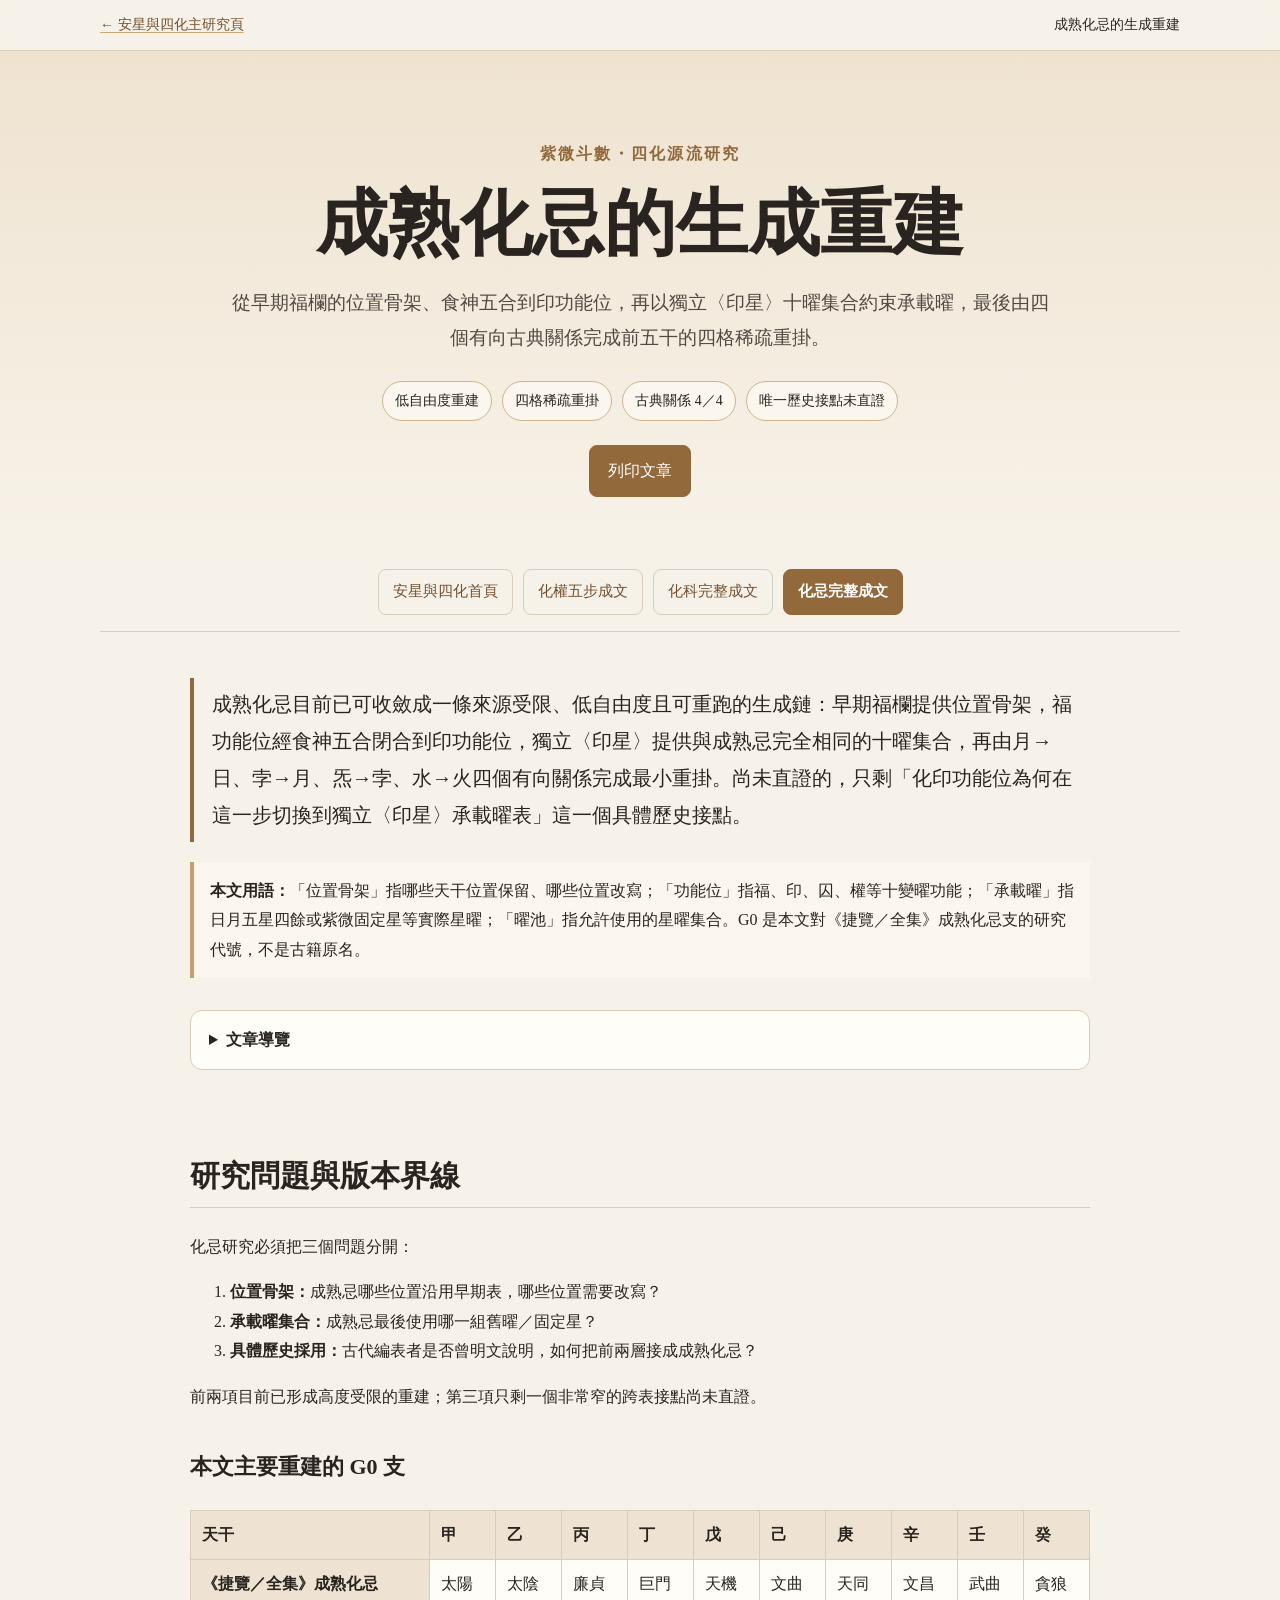
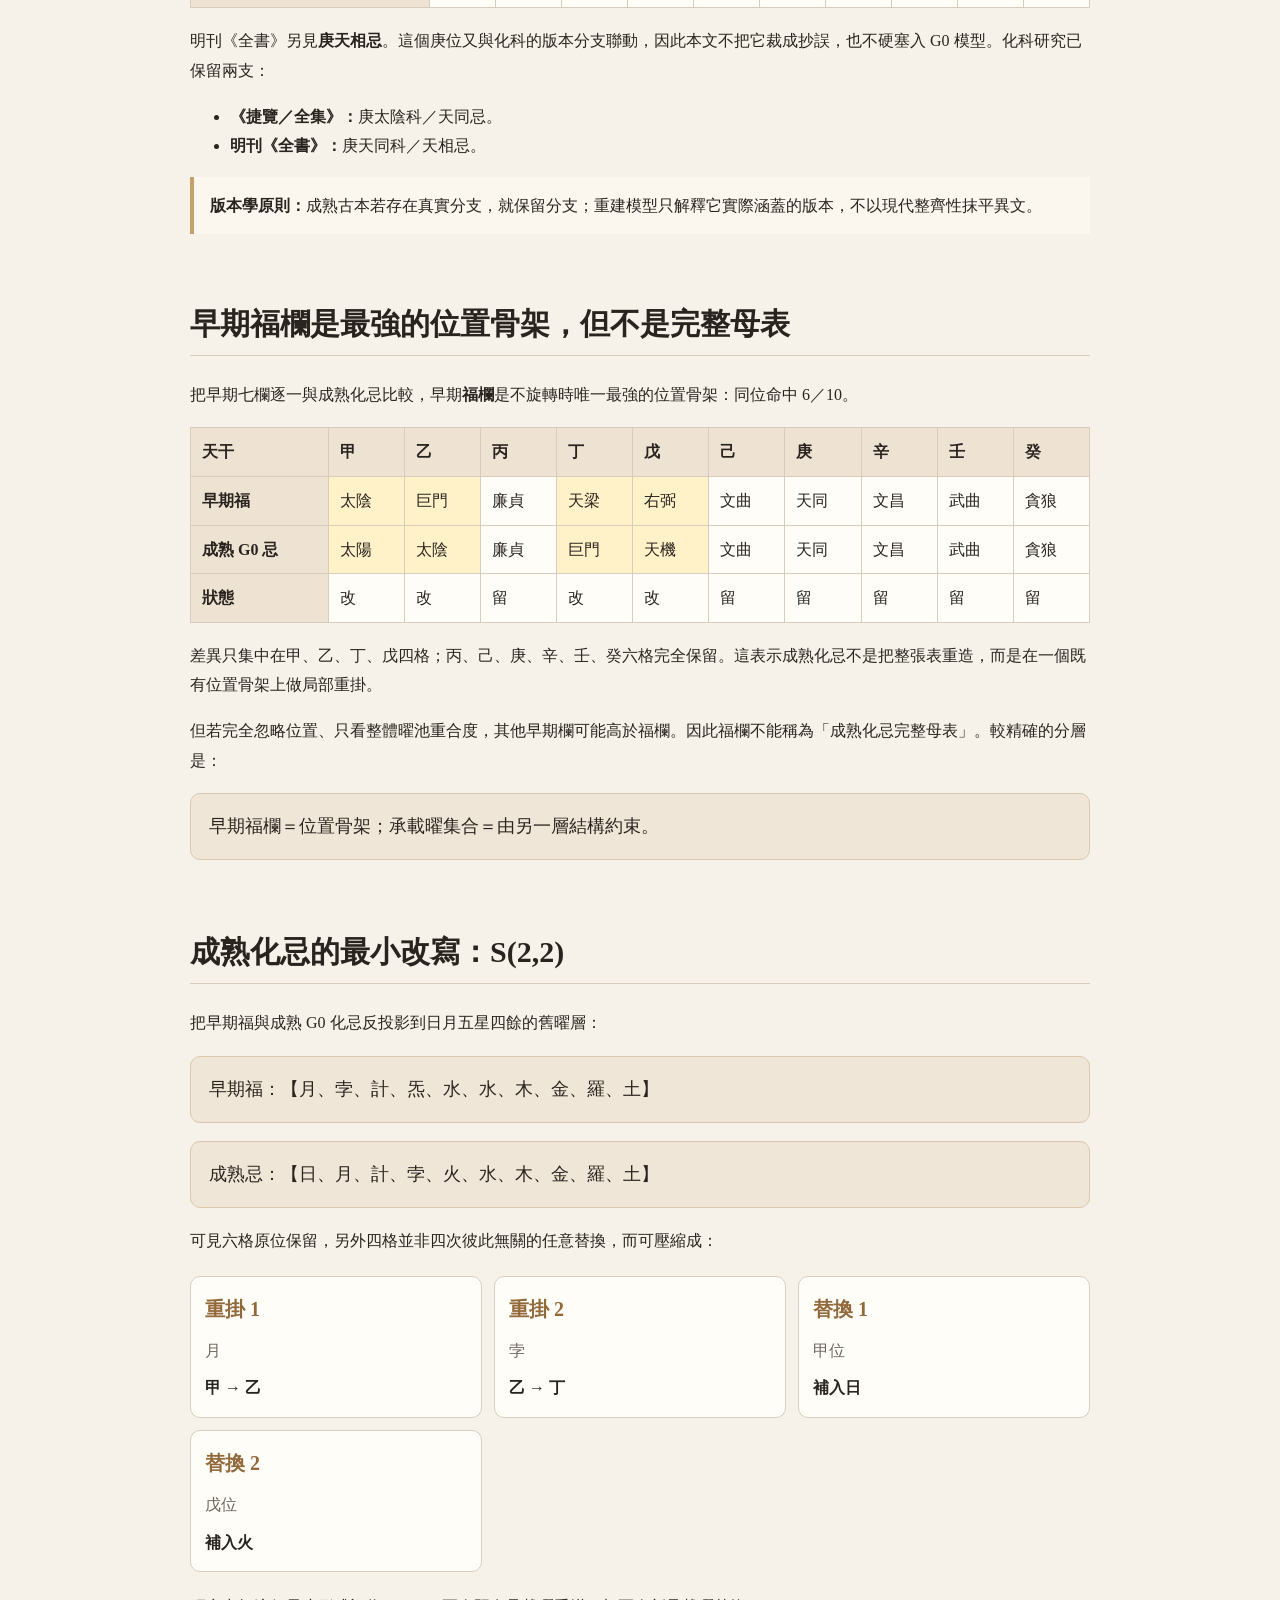
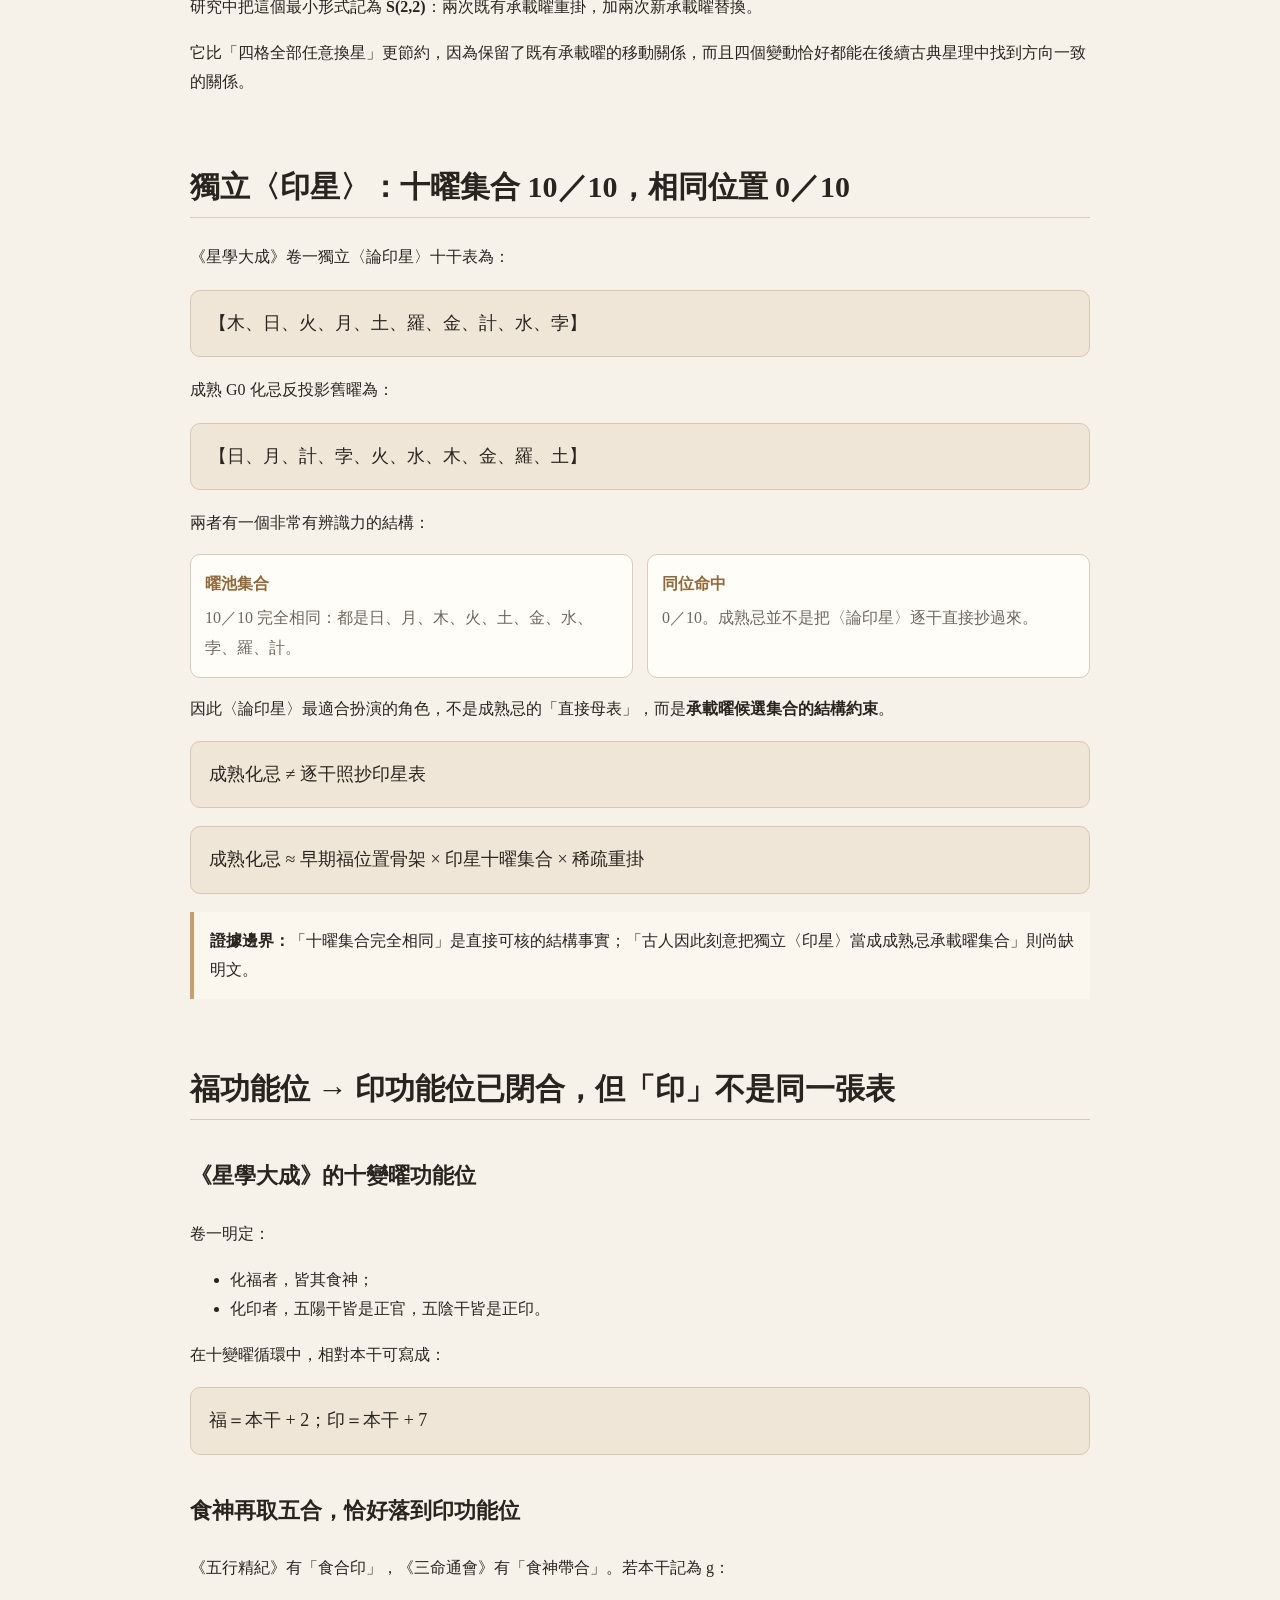
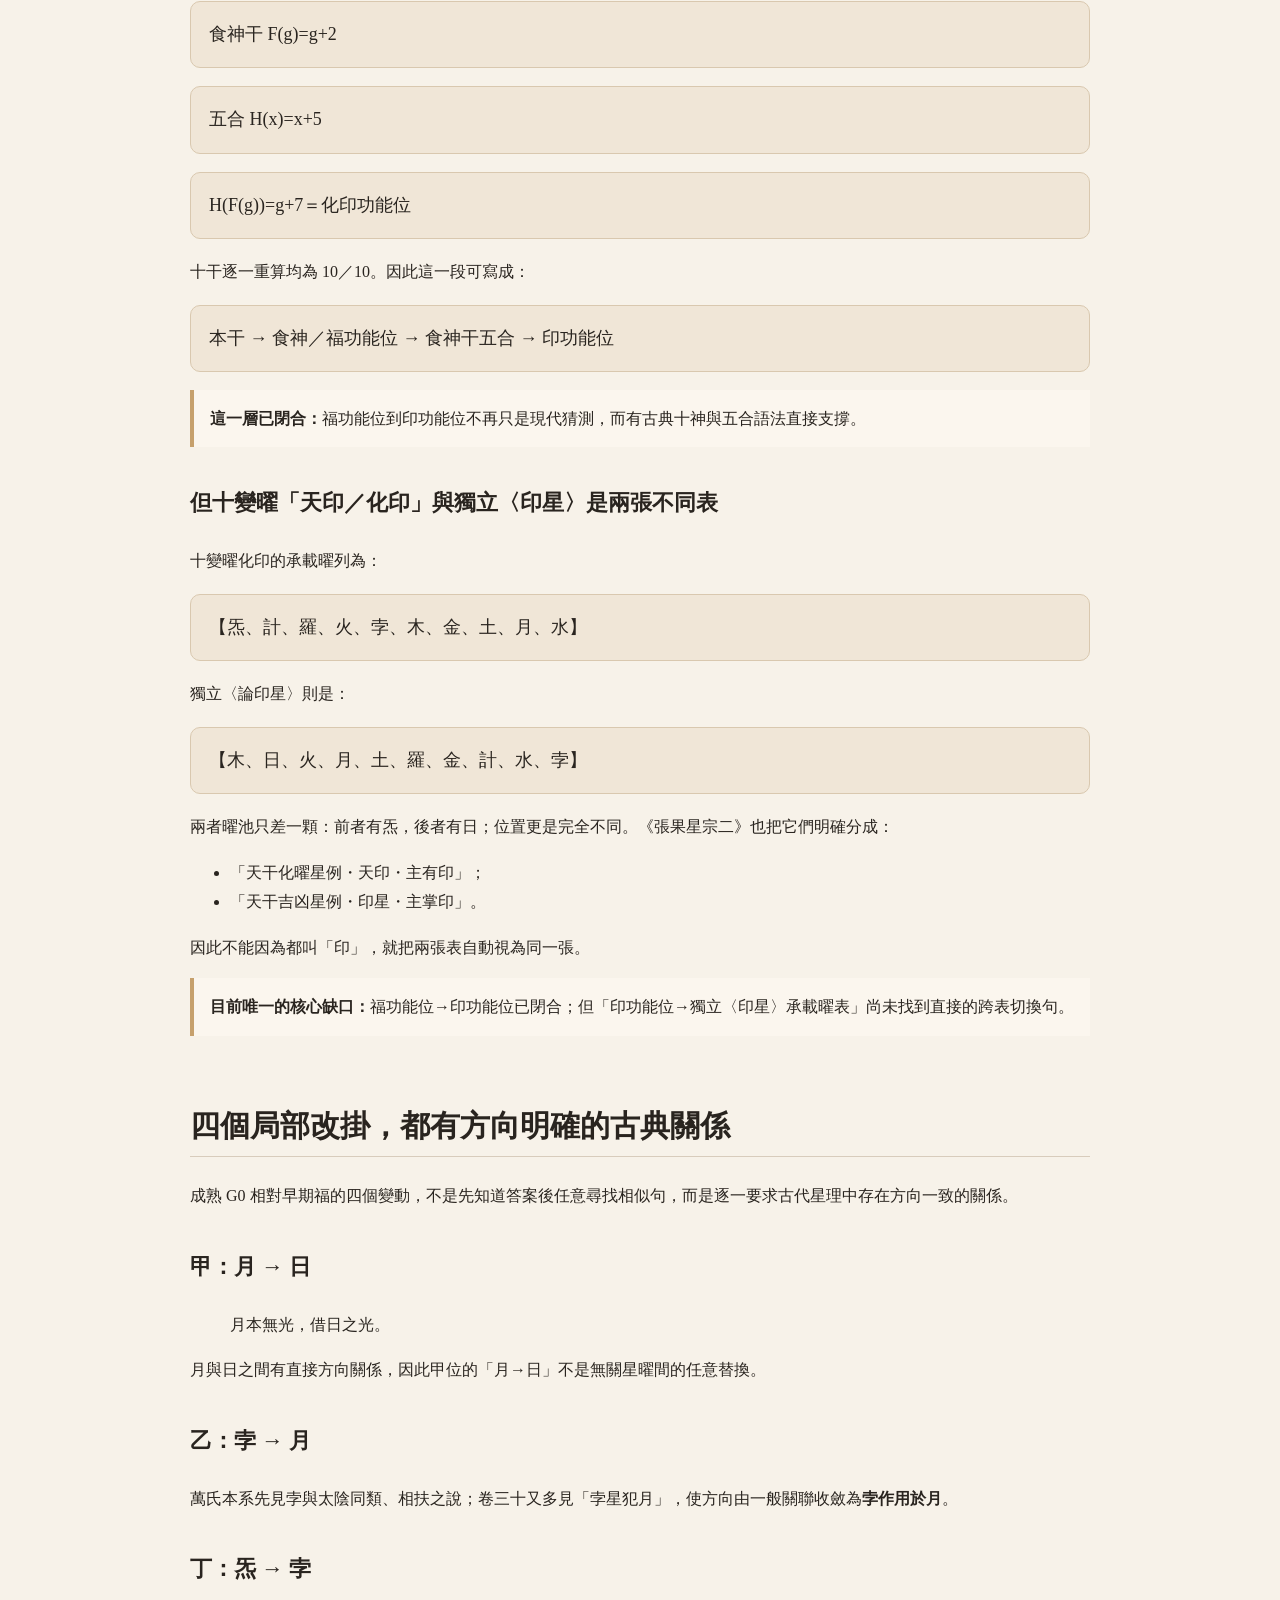
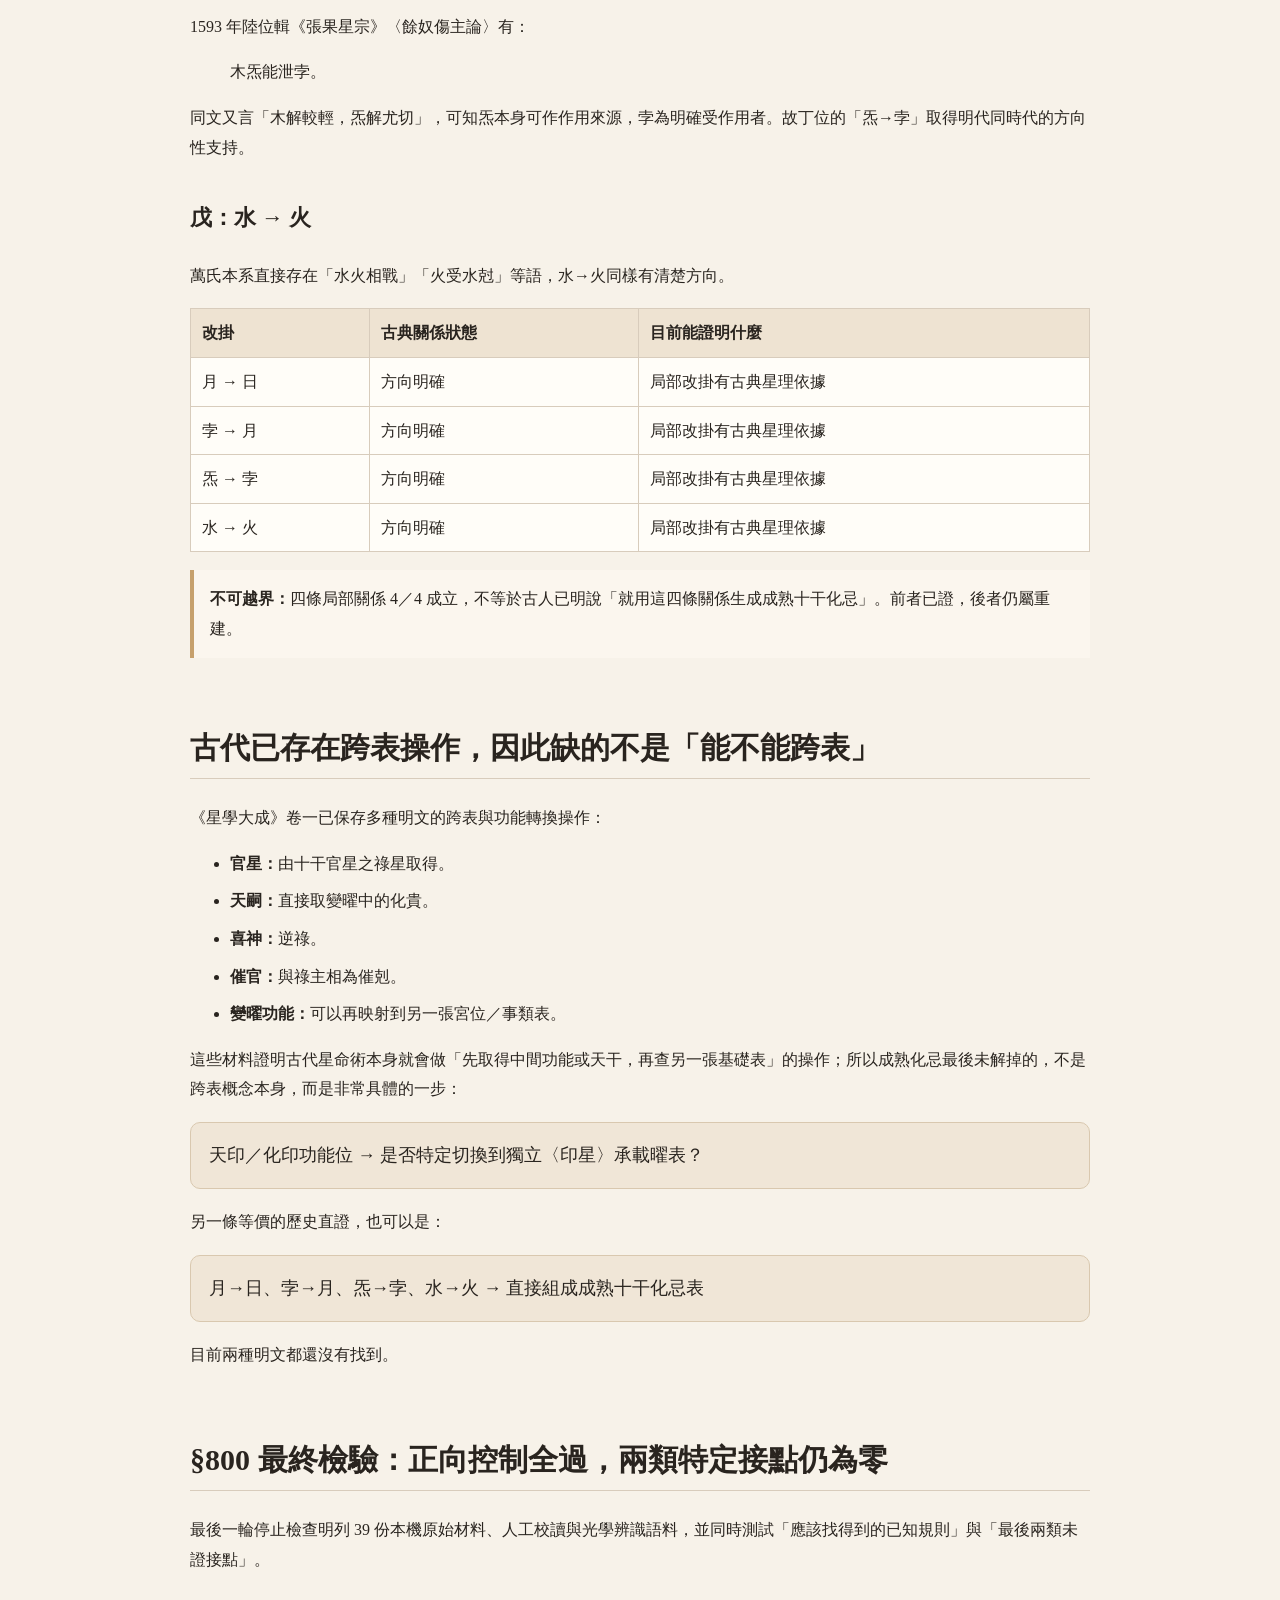
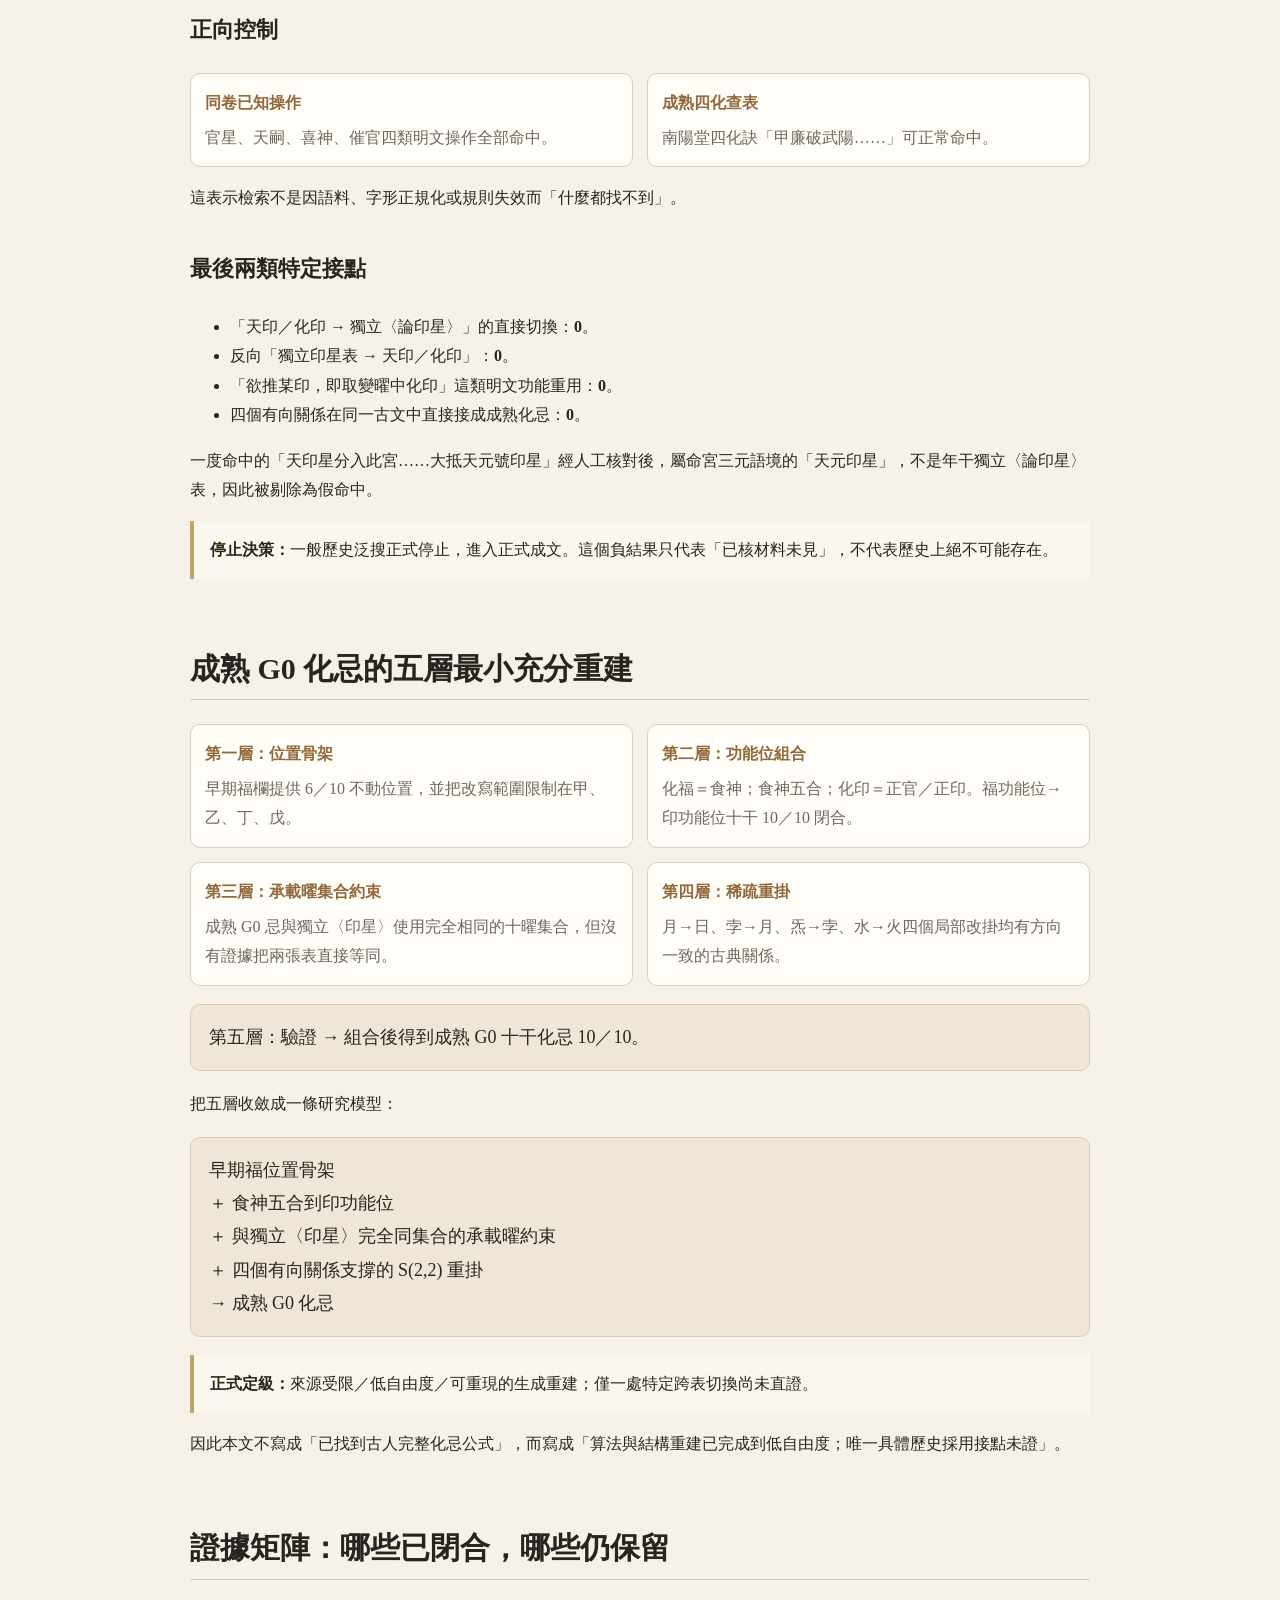
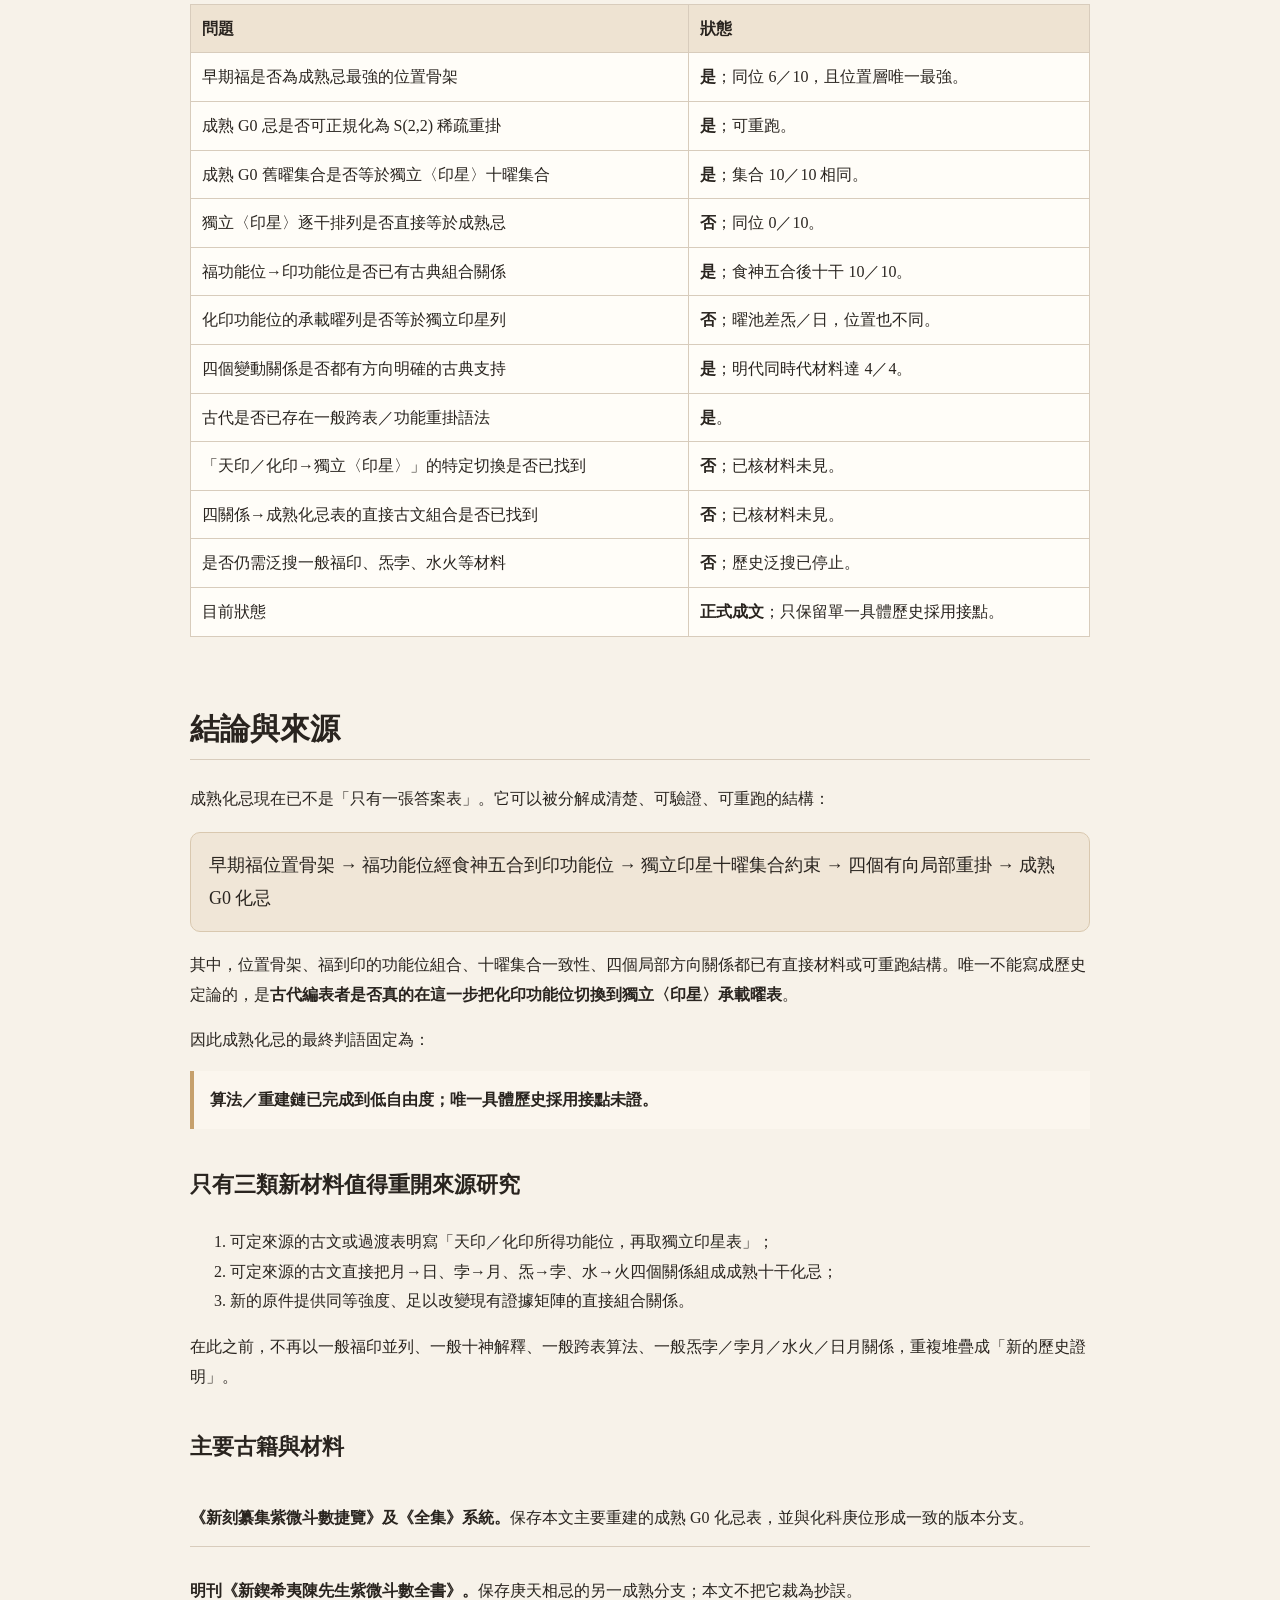
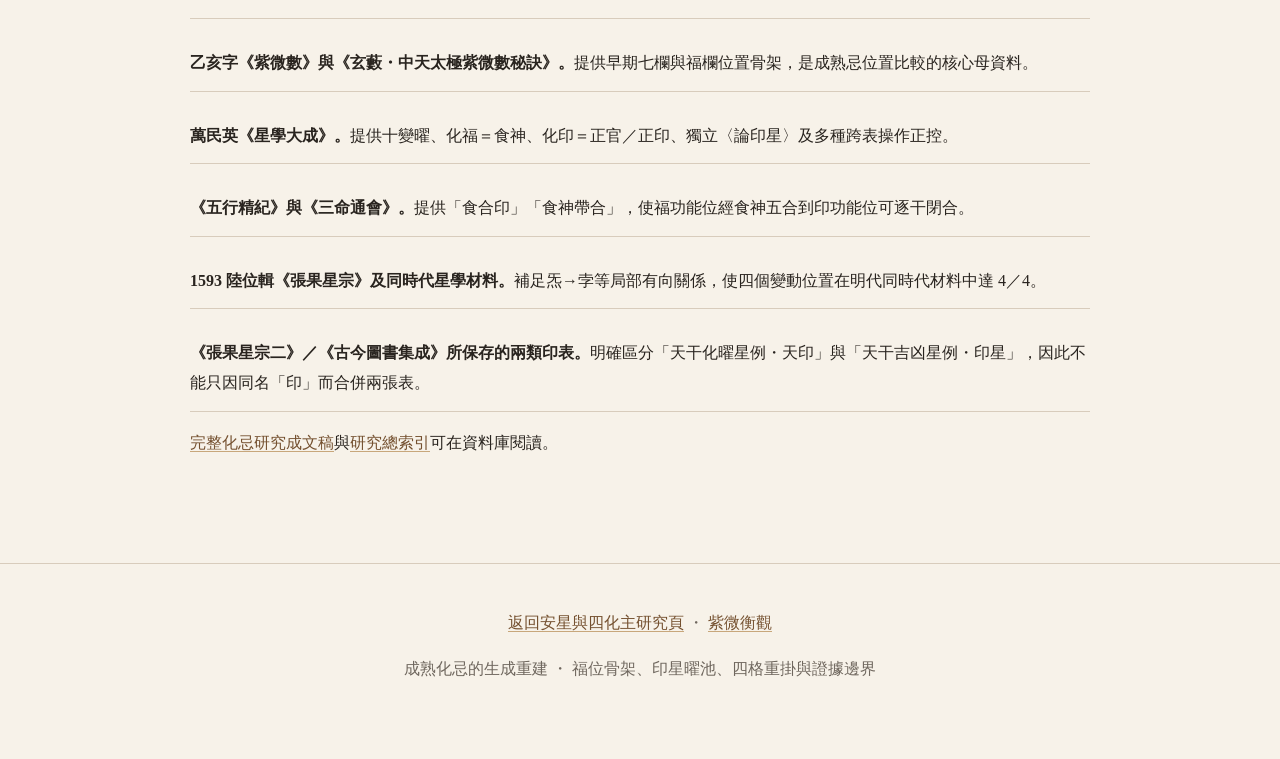
==== website/mature-hua-ji.html @ 70cd46dd "Publish mature Hua Ji HTML and add website reading links" ====
<!doctype html>
<html lang="zh-Hant">
<head>
<meta charset="utf-8">
<meta name="viewport" content="width=device-width,initial-scale=1">
<meta name="description" content="成熟化忌生成重建完整成文：從早期福欄位置骨架、食神五合至印功能位、獨立印星十曜集合與四格稀疏重掛，重建《捷覽／全集》支成熟化忌，並明確保留唯一尚未直證的歷史跨表接點。">
<title>成熟化忌的生成重建｜紫微衡觀研究</title>
<link rel="stylesheet" href="./assets/anxing-four-hua.css?v=4">
<link rel="canonical" href="https://ziweihengguan-coder.github.io/ziweihengguan-research/mature-hua-ji.html">
<link rel="icon" type="image/svg+xml" href="./favicon.svg">
<meta property="og:type" content="article">
<meta property="og:site_name" content="紫微衡觀研究">
<meta property="og:title" content="成熟化忌的生成重建">
<meta property="og:description" content="福位骨架、印星曜池、四格稀疏重掛，以及唯一尚未直證的歷史跨表接點。">
<meta property="og:url" content="https://ziweihengguan-coder.github.io/ziweihengguan-research/mature-hua-ji.html">
</head>
<body>
<nav class="article-nav" aria-label="網站導覽">
<a href="./index.html">← 安星與四化主研究頁</a>
<span>成熟化忌的生成重建</span>
</nav>

<header class="hero">
<p class="eyebrow">紫微斗數・四化源流研究</p>
<h1>成熟化忌的生成重建</h1>
<p class="subtitle">從早期福欄的位置骨架、食神五合到印功能位，再以獨立〈印星〉十曜集合約束承載曜，最後由四個有向古典關係完成前五干的四格稀疏重掛。</p>
<div class="hero-tags">
<span>低自由度重建</span>
<span>四格稀疏重掛</span>
<span>古典關係 4／4</span>
<span>唯一歷史接點未直證</span>
</div>
<button class="print-action" id="print" type="button">列印文章</button>
</header>

<nav class="series-nav" aria-label="研究文章導覽">
<a href="./index.html">安星與四化首頁</a>
<a href="./quan-five-steps.html">化權五步成文</a>
<a href="./mature-hua-ke.html">化科完整成文</a>
<a href="./mature-hua-ji.html" aria-current="page">化忌完整成文</a>
</nav>

<main>
<article>
<p class="lede">成熟化忌目前已可收斂成一條來源受限、低自由度且可重跑的生成鏈：早期福欄提供位置骨架，福功能位經食神五合閉合到印功能位，獨立〈印星〉提供與成熟忌完全相同的十曜集合，再由月→日、孛→月、炁→孛、水→火四個有向關係完成最小重掛。尚未直證的，只剩「化印功能位為何在這一步切換到獨立〈印星〉承載曜表」這一個具體歷史接點。</p>

<p class="formula-note"><strong>本文用語：</strong>「位置骨架」指哪些天干位置保留、哪些位置改寫；「功能位」指福、印、囚、權等十變曜功能；「承載曜」指日月五星四餘或紫微固定星等實際星曜；「曜池」指允許使用的星曜集合。G0 是本文對《捷覽／全集》成熟化忌支的研究代號，不是古籍原名。</p>

<details class="contents">
<summary>文章導覽</summary>
<nav class="toc" aria-label="文章目錄">
<a href="#chapter-1">研究問題與版本界線</a>
<a href="#chapter-2">早期福欄的位置骨架</a>
<a href="#chapter-3">最小改寫：S(2,2)</a>
<a href="#chapter-4">印星十曜集合</a>
<a href="#chapter-5">福功能位到印功能位</a>
<a href="#chapter-6">四個有向古典關係</a>
<a href="#chapter-7">古代已有跨表操作語法</a>
<a href="#chapter-8">最終檢驗與停止條件</a>
<a href="#chapter-9">成熟化忌的五層重建</a>
<a href="#chapter-10">證據矩陣</a>
<a href="#chapter-11">結論與來源</a>
</nav>
</details>

<section id="chapter-1">
<h2>研究問題與版本界線</h2>
<p>化忌研究必須把三個問題分開：</p>
<ol>
<li><strong>位置骨架：</strong>成熟忌哪些位置沿用早期表，哪些位置需要改寫？</li>
<li><strong>承載曜集合：</strong>成熟忌最後使用哪一組舊曜／固定星？</li>
<li><strong>具體歷史採用：</strong>古代編表者是否曾明文說明，如何把前兩層接成成熟化忌？</li>
</ol>
<p>前兩項目前已形成高度受限的重建；第三項只剩一個非常窄的跨表接點尚未直證。</p>

<h3>本文主要重建的 G0 支</h3>
<div class="table-wrap">
<table>
<thead><tr><th>天干</th><th>甲</th><th>乙</th><th>丙</th><th>丁</th><th>戊</th><th>己</th><th>庚</th><th>辛</th><th>壬</th><th>癸</th></tr></thead>
<tbody><tr><th>《捷覽／全集》成熟化忌</th><td>太陽</td><td>太陰</td><td>廉貞</td><td>巨門</td><td>天機</td><td>文曲</td><td>天同</td><td>文昌</td><td>武曲</td><td>貪狼</td></tr></tbody>
</table>
</div>
<p>明刊《全書》另見<strong>庚天相忌</strong>。這個庚位又與化科的版本分支聯動，因此本文不把它裁成抄誤，也不硬塞入 G0 模型。化科研究已保留兩支：</p>
<ul>
<li><strong>《捷覽／全集》：</strong>庚太陰科／天同忌。</li>
<li><strong>明刊《全書》：</strong>庚天同科／天相忌。</li>
</ul>
<p class="callout"><strong>版本學原則：</strong>成熟古本若存在真實分支，就保留分支；重建模型只解釋它實際涵蓋的版本，不以現代整齊性抹平異文。</p>
</section>

<section id="chapter-2">
<h2>早期福欄是最強的位置骨架，但不是完整母表</h2>
<p>把早期七欄逐一與成熟化忌比較，早期<strong>福欄</strong>是不旋轉時唯一最強的位置骨架：同位命中 6／10。</p>
<div class="table-wrap">
<table>
<thead><tr><th>天干</th><th>甲</th><th>乙</th><th>丙</th><th>丁</th><th>戊</th><th>己</th><th>庚</th><th>辛</th><th>壬</th><th>癸</th></tr></thead>
<tbody>
<tr><th>早期福</th><td class="changed">太陰</td><td class="changed">巨門</td><td>廉貞</td><td class="changed">天梁</td><td class="changed">右弼</td><td>文曲</td><td>天同</td><td>文昌</td><td>武曲</td><td>貪狼</td></tr>
<tr><th>成熟 G0 忌</th><td class="changed">太陽</td><td class="changed">太陰</td><td>廉貞</td><td class="changed">巨門</td><td class="changed">天機</td><td>文曲</td><td>天同</td><td>文昌</td><td>武曲</td><td>貪狼</td></tr>
<tr><th>狀態</th><td>改</td><td>改</td><td>留</td><td>改</td><td>改</td><td>留</td><td>留</td><td>留</td><td>留</td><td>留</td></tr>
</tbody>
</table>
</div>
<p>差異只集中在甲、乙、丁、戊四格；丙、己、庚、辛、壬、癸六格完全保留。這表示成熟化忌不是把整張表重造，而是在一個既有位置骨架上做局部重掛。</p>
<p>但若完全忽略位置、只看整體曜池重合度，其他早期欄可能高於福欄。因此福欄不能稱為「成熟化忌完整母表」。較精確的分層是：</p>
<div class="formula">早期福欄＝位置骨架；承載曜集合＝由另一層結構約束。</div>
</section>

<section id="chapter-3">
<h2>成熟化忌的最小改寫：S(2,2)</h2>
<p>把早期福與成熟 G0 化忌反投影到日月五星四餘的舊曜層：</p>
<div class="formula">早期福：【月、孛、計、炁、水、水、木、金、羅、土】</div>
<div class="formula">成熟忌：【日、月、計、孛、火、水、木、金、羅、土】</div>
<p>可見六格原位保留，另外四格並非四次彼此無關的任意替換，而可壓縮成：</p>
<div class="cycle-cards">
<div><b>重掛 1</b><span>月</span><strong>甲 → 乙</strong></div>
<div><b>重掛 2</b><span>孛</span><strong>乙 → 丁</strong></div>
<div><b>替換 1</b><span>甲位</span><strong>補入日</strong></div>
<div><b>替換 2</b><span>戊位</span><strong>補入火</strong></div>
</div>
<p>研究中把這個最小形式記為 <strong>S(2,2)</strong>：兩次既有承載曜重掛，加兩次新承載曜替換。</p>
<p>它比「四格全部任意換星」更節約，因為保留了既有承載曜的移動關係，而且四個變動恰好都能在後續古典星理中找到方向一致的關係。</p>
</section>

<section id="chapter-4">
<h2>獨立〈印星〉：十曜集合 10／10，相同位置 0／10</h2>
<p>《星學大成》卷一獨立〈論印星〉十干表為：</p>
<div class="formula">【木、日、火、月、土、羅、金、計、水、孛】</div>
<p>成熟 G0 化忌反投影舊曜為：</p>
<div class="formula">【日、月、計、孛、火、水、木、金、羅、土】</div>
<p>兩者有一個非常有辨識力的結構：</p>
<div class="status-grid">
<div><b>曜池集合</b><span>10／10 完全相同：都是日、月、木、火、土、金、水、孛、羅、計。</span></div>
<div><b>同位命中</b><span>0／10。成熟忌並不是把〈論印星〉逐干直接抄過來。</span></div>
</div>
<p>因此〈論印星〉最適合扮演的角色，不是成熟忌的「直接母表」，而是<strong>承載曜候選集合的結構約束</strong>。</p>
<div class="formula">成熟化忌 ≠ 逐干照抄印星表</div>
<div class="formula">成熟化忌 ≈ 早期福位置骨架 × 印星十曜集合 × 稀疏重掛</div>
<p class="formula-note"><strong>證據邊界：</strong>「十曜集合完全相同」是直接可核的結構事實；「古人因此刻意把獨立〈印星〉當成成熟忌承載曜集合」則尚缺明文。</p>
</section>

<section id="chapter-5">
<h2>福功能位 → 印功能位已閉合，但「印」不是同一張表</h2>
<h3>《星學大成》的十變曜功能位</h3>
<p>卷一明定：</p>
<ul>
<li>化福者，皆其食神；</li>
<li>化印者，五陽干皆是正官，五陰干皆是正印。</li>
</ul>
<p>在十變曜循環中，相對本干可寫成：</p>
<div class="formula">福＝本干 + 2；印＝本干 + 7</div>

<h3>食神再取五合，恰好落到印功能位</h3>
<p>《五行精紀》有「食合印」，《三命通會》有「食神帶合」。若本干記為 g：</p>
<div class="formula">食神干 F(g)=g+2</div>
<div class="formula">五合 H(x)=x+5</div>
<div class="formula">H(F(g))=g+7＝化印功能位</div>
<p>十干逐一重算均為 10／10。因此這一段可寫成：</p>
<div class="formula">本干 → 食神／福功能位 → 食神干五合 → 印功能位</div>
<p class="callout"><strong>這一層已閉合：</strong>福功能位到印功能位不再只是現代猜測，而有古典十神與五合語法直接支撐。</p>

<h3>但十變曜「天印／化印」與獨立〈印星〉是兩張不同表</h3>
<p>十變曜化印的承載曜列為：</p>
<div class="formula">【炁、計、羅、火、孛、木、金、土、月、水】</div>
<p>獨立〈論印星〉則是：</p>
<div class="formula">【木、日、火、月、土、羅、金、計、水、孛】</div>
<p>兩者曜池只差一顆：前者有炁，後者有日；位置更是完全不同。《張果星宗二》也把它們明確分成：</p>
<ul>
<li>「天干化曜星例・天印・主有印」；</li>
<li>「天干吉凶星例・印星・主掌印」。</li>
</ul>
<p>因此不能因為都叫「印」，就把兩張表自動視為同一張。</p>
<p class="formula-note"><strong>目前唯一的核心缺口：</strong>福功能位→印功能位已閉合；但「印功能位→獨立〈印星〉承載曜表」尚未找到直接的跨表切換句。</p>
</section>

<section id="chapter-6">
<h2>四個局部改掛，都有方向明確的古典關係</h2>
<p>成熟 G0 相對早期福的四個變動，不是先知道答案後任意尋找相似句，而是逐一要求古代星理中存在方向一致的關係。</p>

<h3>甲：月 → 日</h3>
<blockquote>月本無光，借日之光。</blockquote>
<p>月與日之間有直接方向關係，因此甲位的「月→日」不是無關星曜間的任意替換。</p>

<h3>乙：孛 → 月</h3>
<p>萬氏本系先見孛與太陰同類、相扶之說；卷三十又多見「孛星犯月」，使方向由一般關聯收斂為<strong>孛作用於月</strong>。</p>

<h3>丁：炁 → 孛</h3>
<p>1593 年陸位輯《張果星宗》〈餘奴傷主論〉有：</p>
<blockquote>木炁能泄孛。</blockquote>
<p>同文又言「木解較輕，炁解尤切」，可知炁本身可作作用來源，孛為明確受作用者。故丁位的「炁→孛」取得明代同時代的方向性支持。</p>

<h3>戊：水 → 火</h3>
<p>萬氏本系直接存在「水火相戰」「火受水尅」等語，水→火同樣有清楚方向。</p>

<div class="table-wrap">
<table>
<thead><tr><th>改掛</th><th>古典關係狀態</th><th>目前能證明什麼</th></tr></thead>
<tbody>
<tr><td>月 → 日</td><td>方向明確</td><td>局部改掛有古典星理依據</td></tr>
<tr><td>孛 → 月</td><td>方向明確</td><td>局部改掛有古典星理依據</td></tr>
<tr><td>炁 → 孛</td><td>方向明確</td><td>局部改掛有古典星理依據</td></tr>
<tr><td>水 → 火</td><td>方向明確</td><td>局部改掛有古典星理依據</td></tr>
</tbody>
</table>
</div>
<p class="formula-note"><strong>不可越界：</strong>四條局部關係 4／4 成立，不等於古人已明說「就用這四條關係生成成熟十干化忌」。前者已證，後者仍屬重建。</p>
</section>

<section id="chapter-7">
<h2>古代已存在跨表操作，因此缺的不是「能不能跨表」</h2>
<p>《星學大成》卷一已保存多種明文的跨表與功能轉換操作：</p>
<ul class="evidence-list">
<li><strong>官星：</strong>由十干官星之祿星取得。</li>
<li><strong>天嗣：</strong>直接取變曜中的化貴。</li>
<li><strong>喜神：</strong>逆祿。</li>
<li><strong>催官：</strong>與祿主相為催剋。</li>
<li><strong>變曜功能：</strong>可以再映射到另一張宮位／事類表。</li>
</ul>
<p>這些材料證明古代星命術本身就會做「先取得中間功能或天干，再查另一張基礎表」的操作；所以成熟化忌最後未解掉的，不是跨表概念本身，而是非常具體的一步：</p>
<div class="formula">天印／化印功能位 → 是否特定切換到獨立〈印星〉承載曜表？</div>
<p>另一條等價的歷史直證，也可以是：</p>
<div class="formula">月→日、孛→月、炁→孛、水→火 → 直接組成成熟十干化忌表</div>
<p>目前兩種明文都還沒有找到。</p>
</section>

<section id="chapter-8">
<h2>§800 最終檢驗：正向控制全過，兩類特定接點仍為零</h2>
<p>最後一輪停止檢查明列 39 份本機原始材料、人工校讀與光學辨識語料，並同時測試「應該找得到的已知規則」與「最後兩類未證接點」。</p>

<h3>正向控制</h3>
<div class="status-grid">
<div><b>同卷已知操作</b><span>官星、天嗣、喜神、催官四類明文操作全部命中。</span></div>
<div><b>成熟四化查表</b><span>南陽堂四化訣「甲廉破武陽……」可正常命中。</span></div>
</div>
<p>這表示檢索不是因語料、字形正規化或規則失效而「什麼都找不到」。</p>

<h3>最後兩類特定接點</h3>
<ul>
<li>「天印／化印 → 獨立〈論印星〉」的直接切換：<strong>0</strong>。</li>
<li>反向「獨立印星表 → 天印／化印」：<strong>0</strong>。</li>
<li>「欲推某印，即取變曜中化印」這類明文功能重用：<strong>0</strong>。</li>
<li>四個有向關係在同一古文中直接接成成熟化忌：<strong>0</strong>。</li>
</ul>
<p>一度命中的「天印星分入此宮……大抵天元號印星」經人工核對後，屬命宮三元語境的「天元印星」，不是年干獨立〈論印星〉表，因此被剔除為假命中。</p>
<p class="callout"><strong>停止決策：</strong>一般歷史泛搜正式停止，進入正式成文。這個負結果只代表「已核材料未見」，不代表歷史上絕不可能存在。</p>
</section>

<section id="chapter-9">
<h2>成熟 G0 化忌的五層最小充分重建</h2>
<div class="status-grid">
<div><b>第一層：位置骨架</b><span>早期福欄提供 6／10 不動位置，並把改寫範圍限制在甲、乙、丁、戊。</span></div>
<div><b>第二層：功能位組合</b><span>化福＝食神；食神五合；化印＝正官／正印。福功能位→印功能位十干 10／10 閉合。</span></div>
<div><b>第三層：承載曜集合約束</b><span>成熟 G0 忌與獨立〈印星〉使用完全相同的十曜集合，但沒有證據把兩張表直接等同。</span></div>
<div><b>第四層：稀疏重掛</b><span>月→日、孛→月、炁→孛、水→火四個局部改掛均有方向一致的古典關係。</span></div>
</div>
<div class="formula">第五層：驗證 → 組合後得到成熟 G0 十干化忌 10／10。</div>

<p>把五層收斂成一條研究模型：</p>
<div class="formula">早期福位置骨架<br>＋ 食神五合到印功能位<br>＋ 與獨立〈印星〉完全同集合的承載曜約束<br>＋ 四個有向關係支撐的 S(2,2) 重掛<br>→ 成熟 G0 化忌</div>
<p class="callout"><strong>正式定級：</strong>來源受限／低自由度／可重現的生成重建；僅一處特定跨表切換尚未直證。</p>
<p>因此本文不寫成「已找到古人完整化忌公式」，而寫成「算法與結構重建已完成到低自由度；唯一具體歷史採用接點未證」。</p>
</section>

<section id="chapter-10">
<h2>證據矩陣：哪些已閉合，哪些仍保留</h2>
<div class="table-wrap">
<table>
<thead><tr><th>問題</th><th>狀態</th></tr></thead>
<tbody>
<tr><td>早期福是否為成熟忌最強的位置骨架</td><td><strong>是</strong>；同位 6／10，且位置層唯一最強。</td></tr>
<tr><td>成熟 G0 忌是否可正規化為 S(2,2) 稀疏重掛</td><td><strong>是</strong>；可重跑。</td></tr>
<tr><td>成熟 G0 舊曜集合是否等於獨立〈印星〉十曜集合</td><td><strong>是</strong>；集合 10／10 相同。</td></tr>
<tr><td>獨立〈印星〉逐干排列是否直接等於成熟忌</td><td><strong>否</strong>；同位 0／10。</td></tr>
<tr><td>福功能位→印功能位是否已有古典組合關係</td><td><strong>是</strong>；食神五合後十干 10／10。</td></tr>
<tr><td>化印功能位的承載曜列是否等於獨立印星列</td><td><strong>否</strong>；曜池差炁／日，位置也不同。</td></tr>
<tr><td>四個變動關係是否都有方向明確的古典支持</td><td><strong>是</strong>；明代同時代材料達 4／4。</td></tr>
<tr><td>古代是否已存在一般跨表／功能重掛語法</td><td><strong>是</strong>。</td></tr>
<tr><td>「天印／化印→獨立〈印星〉」的特定切換是否已找到</td><td><strong>否</strong>；已核材料未見。</td></tr>
<tr><td>四關係→成熟化忌表的直接古文組合是否已找到</td><td><strong>否</strong>；已核材料未見。</td></tr>
<tr><td>是否仍需泛搜一般福印、炁孛、水火等材料</td><td><strong>否</strong>；歷史泛搜已停止。</td></tr>
<tr><td>目前狀態</td><td><strong>正式成文</strong>；只保留單一具體歷史採用接點。</td></tr>
</tbody>
</table>
</div>
</section>

<section id="chapter-11">
<h2>結論與來源</h2>
<p>成熟化忌現在已不是「只有一張答案表」。它可以被分解成清楚、可驗證、可重跑的結構：</p>
<div class="formula">早期福位置骨架 → 福功能位經食神五合到印功能位 → 獨立印星十曜集合約束 → 四個有向局部重掛 → 成熟 G0 化忌</div>
<p>其中，位置骨架、福到印的功能位組合、十曜集合一致性、四個局部方向關係都已有直接材料或可重跑結構。唯一不能寫成歷史定論的，是<strong>古代編表者是否真的在這一步把化印功能位切換到獨立〈印星〉承載曜表</strong>。</p>
<p>因此成熟化忌的最終判語固定為：</p>
<p class="callout"><strong>算法／重建鏈已完成到低自由度；唯一具體歷史採用接點未證。</strong></p>

<h3>只有三類新材料值得重開來源研究</h3>
<ol>
<li>可定來源的古文或過渡表明寫「天印／化印所得功能位，再取獨立印星表」；</li>
<li>可定來源的古文直接把月→日、孛→月、炁→孛、水→火四個關係組成成熟十干化忌；</li>
<li>新的原件提供同等強度、足以改變現有證據矩陣的直接組合關係。</li>
</ol>
<p>在此之前，不再以一般福印並列、一般十神解釋、一般跨表算法、一般炁孛／孛月／水火／日月關係，重複堆疊成「新的歷史證明」。</p>

<h3>主要古籍與材料</h3>
<div class="sources">
<p><strong>《新刻纂集紫微斗數捷覽》及《全集》系統。</strong>保存本文主要重建的成熟 G0 化忌表，並與化科庚位形成一致的版本分支。</p>
<p><strong>明刊《新鍥希夷陳先生紫微斗數全書》。</strong>保存庚天相忌的另一成熟分支；本文不把它裁為抄誤。</p>
<p><strong>乙亥字《紫微數》與《玄藪・中天太極紫微數秘訣》。</strong>提供早期七欄與福欄位置骨架，是成熟忌位置比較的核心母資料。</p>
<p><strong>萬民英《星學大成》。</strong>提供十變曜、化福＝食神、化印＝正官／正印、獨立〈論印星〉及多種跨表操作正控。</p>
<p><strong>《五行精紀》與《三命通會》。</strong>提供「食合印」「食神帶合」，使福功能位經食神五合到印功能位可逐干閉合。</p>
<p><strong>1593 陸位輯《張果星宗》及同時代星學材料。</strong>補足炁→孛等局部有向關係，使四個變動位置在明代同時代材料中達 4／4。</p>
<p><strong>《張果星宗二》／《古今圖書集成》所保存的兩類印表。</strong>明確區分「天干化曜星例・天印」與「天干吉凶星例・印星」，因此不能只因同名「印」而合併兩張表。</p>
</div>
<p><a href="https://github.com/ziweihengguan-coder/ziweihengguan-research/blob/main/research/飛星四化_成熟化忌生成重建_研究成文稿_20261006.md">完整化忌研究成文稿</a>與<a href="https://github.com/ziweihengguan-coder/ziweihengguan-research/blob/main/research/飛星四化_研究總索引.md">研究總索引</a>可在資料庫閱讀。</p>
</section>

</article>
</main>

<footer>
<p><a href="./index.html">返回安星與四化主研究頁</a> ・ <a href="https://ziweihengguan.com/">紫微衡觀</a></p>
<p>成熟化忌的生成重建 ・ 福位骨架、印星曜池、四格重掛與證據邊界</p>
</footer>

<script src="./assets/anxing-four-hua.js?v=3" defer></script>
</body>
</html>
---- website/assets/anxing-four-hua.css ----
:root{
  --paper:#f7f2e9;--paper-2:#fffdf8;--ink:#29241f;--muted:#6f675e;
  --line:#d8ccbc;--accent:#92693b;--accent-2:#c6a06c;--soft:#eee3d2;
  --zi:#6e5140;--fu:#846f53;--warn:#fff2c9;
}
*{box-sizing:border-box}
html{scroll-behavior:smooth}
body{margin:0;background:var(--paper);color:var(--ink);font-family:"Noto Serif TC","Source Han Serif TC","PingFang TC","Microsoft JhengHei",serif;line-height:1.85}
a{color:#74502f;text-decoration-color:#c8a77b;text-underline-offset:3px}
.article-nav{position:sticky;top:0;z-index:10;display:flex;justify-content:space-between;gap:16px;padding:12px max(20px,calc((100vw - 1080px)/2));background:rgba(247,242,233,.96);border-bottom:1px solid var(--line);backdrop-filter:blur(8px);font-size:14px}
.hero{padding:72px 20px 56px;text-align:center;background:linear-gradient(180deg,#efe3d0 0%,var(--paper) 100%)}
.eyebrow{letter-spacing:.14em;color:var(--accent);font-weight:700}
h1{font-size:clamp(38px,6vw,72px);line-height:1.12;margin:10px 0 20px;font-weight:800}
.subtitle{max-width:820px;margin:0 auto 26px;font-size:19px;color:#514a43}
.hero-tags{display:flex;flex-wrap:wrap;justify-content:center;gap:10px;margin:24px 0}
.hero-tags span,.quota-list span{border:1px solid #ccb58f;background:#fbf6ee;border-radius:999px;padding:6px 12px;font-size:14px}
.print-action{border:1px solid var(--accent);background:var(--accent);color:#fff;padding:10px 18px;border-radius:8px;cursor:pointer;font:inherit}
main{max-width:1080px;margin:0 auto;padding:26px 20px 90px}
article{max-width:900px;margin:auto}
.lede{font-size:20px;border-left:4px solid var(--accent);padding:8px 0 8px 18px}
.contents{margin:32px 0;border:1px solid var(--line);border-radius:12px;background:var(--paper-2);padding:14px 18px}
.contents summary{cursor:pointer;font-weight:700}
.toc{display:grid;grid-template-columns:repeat(2,minmax(0,1fr));gap:8px 20px;margin-top:12px}
section{padding-top:54px}
h2{font-size:30px;line-height:1.35;margin:0 0 24px;padding-bottom:10px;border-bottom:1px solid var(--line)}
h3{font-size:22px;margin-top:36px}
.formula{margin:18px 0;padding:16px 18px;background:#f0e6d7;border:1px solid #d9c8af;border-radius:10px;font-family:"Iowan Old Style","Noto Serif TC",serif;font-size:18px;overflow:auto}
.formula-note,.callout{margin:16px 0;padding:14px 16px;border-left:4px solid var(--accent-2);background:#fbf6ee}
.math-inline{font-family:Georgia,"Times New Roman",serif}
.table-wrap{overflow:auto;margin:18px 0}
table{width:100%;border-collapse:collapse;background:var(--paper-2)}
th,td{border:1px solid var(--line);padding:9px 11px;text-align:left;vertical-align:top}
th{background:#eee3d2}
.status-grid{display:grid;grid-template-columns:repeat(2,minmax(0,1fr));gap:14px}
.status-grid div{background:var(--paper-2);border:1px solid var(--line);border-radius:10px;padding:14px}
.status-grid b{display:block;color:var(--accent);margin-bottom:5px}
.status-grid span{color:var(--muted)}
figure{margin:28px 0;padding:18px;border:1px solid var(--line);border-radius:14px;background:var(--paper-2)}
.figure-title{font-weight:800;margin-bottom:14px}
figcaption{margin-top:14px;color:var(--muted);font-size:14px}
.controls{display:flex;flex-wrap:wrap;gap:16px;margin-bottom:14px}
.controls label{font-size:14px}
select{font:inherit;background:#fff;border:1px solid var(--line);border-radius:6px;padding:5px 8px}
.palaces{display:grid;grid-template-columns:repeat(4,1fr);grid-template-rows:repeat(4,120px);gap:8px;position:relative}
.palace{border:1px solid var(--line);background:#fbf6ee;border-radius:8px;padding:8px;position:relative}
.palace .branch{font-weight:800;color:var(--accent)}
.stars{display:flex;flex-wrap:wrap;gap:5px;margin-top:8px}
.star{font-size:13px;padding:3px 6px;border-radius:999px;background:#ead9c1}
.star.fu{background:#e2dfd3}.star.highlight{outline:2px solid var(--accent)}.star.dim{opacity:.25}
.chart-center{grid-area:2/2/4/4;border:1px dashed #c6a06c;border-radius:12px;display:flex;flex-direction:column;align-items:center;justify-content:center;background:#fffaf1;z-index:2}
.seal{font-weight:800;color:var(--accent);font-size:20px}
.chart-center small{color:var(--muted);text-align:center}
.palace[data-branch="巳"]{grid-area:1/1}.palace[data-branch="午"]{grid-area:1/2}.palace[data-branch="未"]{grid-area:1/3}.palace[data-branch="申"]{grid-area:1/4}
.palace[data-branch="辰"]{grid-area:2/1}.palace[data-branch="酉"]{grid-area:2/4}
.palace[data-branch="卯"]{grid-area:3/1}.palace[data-branch="戌"]{grid-area:3/4}
.palace[data-branch="寅"]{grid-area:4/1}.palace[data-branch="丑"]{grid-area:4/2}.palace[data-branch="子"]{grid-area:4/3}.palace[data-branch="亥"]{grid-area:4/4}
.pair-matrix{display:grid;grid-template-columns:1fr 1.2fr 1.2fr;border:1px solid var(--line);background:var(--paper-2);margin:18px 0}
.pair-matrix>div{padding:12px;border-right:1px solid var(--line);border-bottom:1px solid var(--line)}
.pair-head{background:#eee3d2;font-weight:700}
.pair-matrix span{display:block;color:var(--muted);font-size:14px}
.nine-grid{display:grid;grid-template-columns:repeat(3,1fr);max-width:480px;margin:20px auto;border:1px solid var(--line)}
.nine-grid>div{aspect-ratio:1.4;display:flex;flex-direction:column;align-items:center;justify-content:center;border:1px solid var(--line);background:#fbf6ee}
.nine-grid b{font-size:26px}.nine-grid span{color:var(--muted)}
.nine-grid .north{background:#ead9c1}
.evidence-list li{margin-bottom:8px}
.cycle-cards{display:grid;grid-template-columns:repeat(3,1fr);gap:12px;margin:20px 0}
.cycle-cards div{border:1px solid var(--line);background:var(--paper-2);border-radius:10px;padding:14px}
.cycle-cards b,.cycle-cards span,.cycle-cards strong{display:block}.cycle-cards b{color:var(--accent);font-size:20px}.cycle-cards span{color:var(--muted);margin:8px 0}
.case-formula{display:flex;gap:18px}.case-formula>span{display:flex;flex-direction:column}
.quota-list{display:flex;flex-wrap:wrap;gap:10px;margin:16px 0}
.rewrite-grid{display:grid;grid-template-columns:.7fr 1fr 1fr;border:1px solid var(--line);margin:18px 0}
.rewrite-grid>*{padding:10px;border-right:1px solid var(--line);border-bottom:1px solid var(--line)}
.rewrite-head{background:#eee3d2;font-weight:700}
.changed{background:var(--warn)}
.sources p{padding:13px 0;border-bottom:1px solid var(--line)}
footer{border-top:1px solid var(--line);padding:28px 20px 60px;text-align:center;color:var(--muted)}
@media(max-width:760px){
  .article-nav{position:static;display:block}.article-nav span{display:none}
  .toc,.status-grid{grid-template-columns:1fr}
  .palaces{grid-template-rows:repeat(4,100px)}
  .cycle-cards{grid-template-columns:1fr}
  .pair-matrix{font-size:14px}
  h2{font-size:26px}
}
@media print{
  .article-nav,.print-action,.contents,.controls{display:none!important}
  body{background:#fff;color:#000}main{max-width:none;padding:0}section{break-inside:auto}
  figure,.formula,.callout,.table-wrap{break-inside:avoid}
  a{color:#000;text-decoration:none}
}
.series-nav{display:flex;flex-wrap:wrap;justify-content:center;gap:10px;margin:0 auto;padding:16px 20px;max-width:1080px;border-bottom:1px solid var(--line);font-size:15px}
.series-nav a{display:block;padding:8px 14px;border:1px solid var(--line);border-radius:8px;background:var(--paper);text-decoration:none}
.series-nav a[aria-current="page"]{background:var(--accent);color:#fff;border-color:var(--accent);font-weight:700}
.series-nav a:focus-visible{outline:3px solid var(--accent);outline-offset:3px}
.reading-links{display:grid;grid-template-columns:repeat(3,minmax(0,1fr));gap:14px;margin:24px 0}
.reading-links a{padding:20px;border:1px solid var(--line);border-radius:12px;background:var(--paper-2);text-decoration:none}
.reading-links strong,.reading-links span{display:block}.reading-links strong{font-size:21px;margin-bottom:8px}.reading-links span{color:var(--muted);font-size:15px}
@media(max-width:760px){.reading-links{grid-template-columns:1fr}.series-nav{justify-content:flex-start;font-size:14px}.series-nav a{padding:8px 10px}}
@media print{.series-nav,.reading-links{display:none!important}}
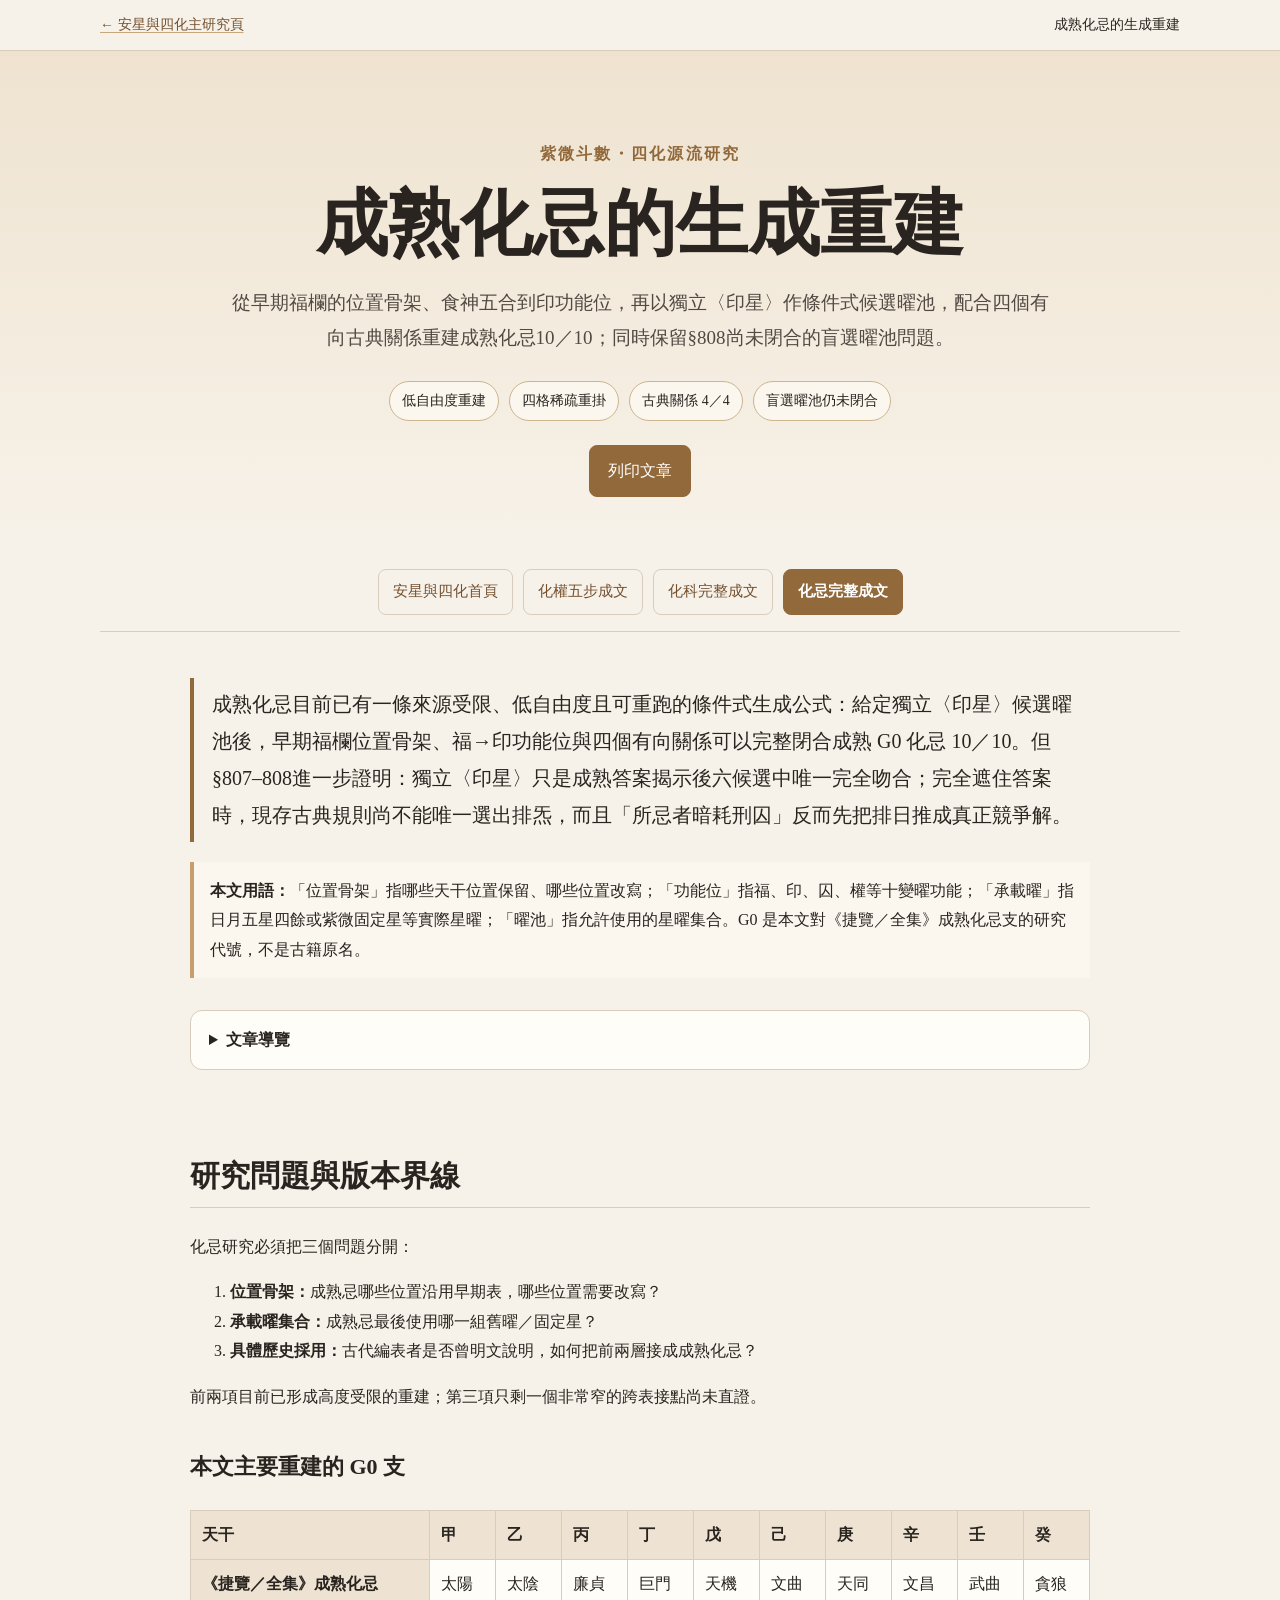
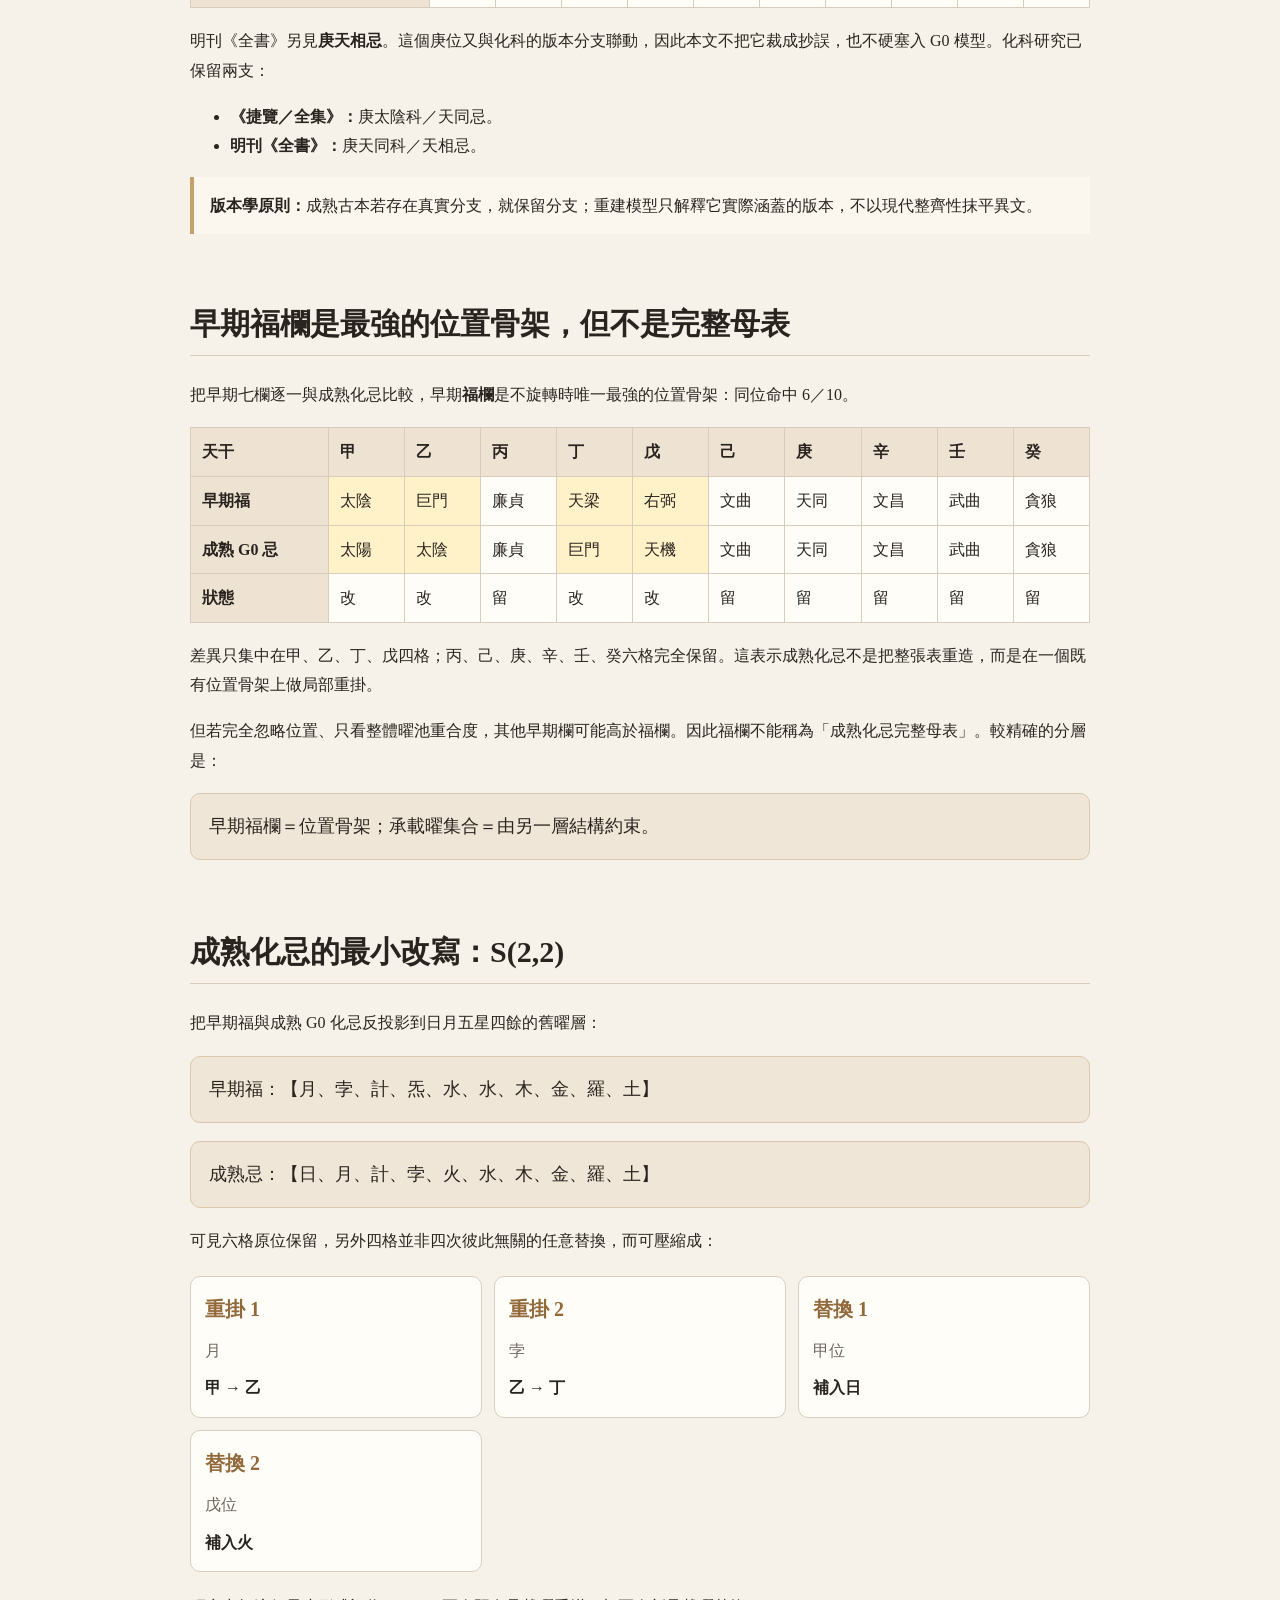
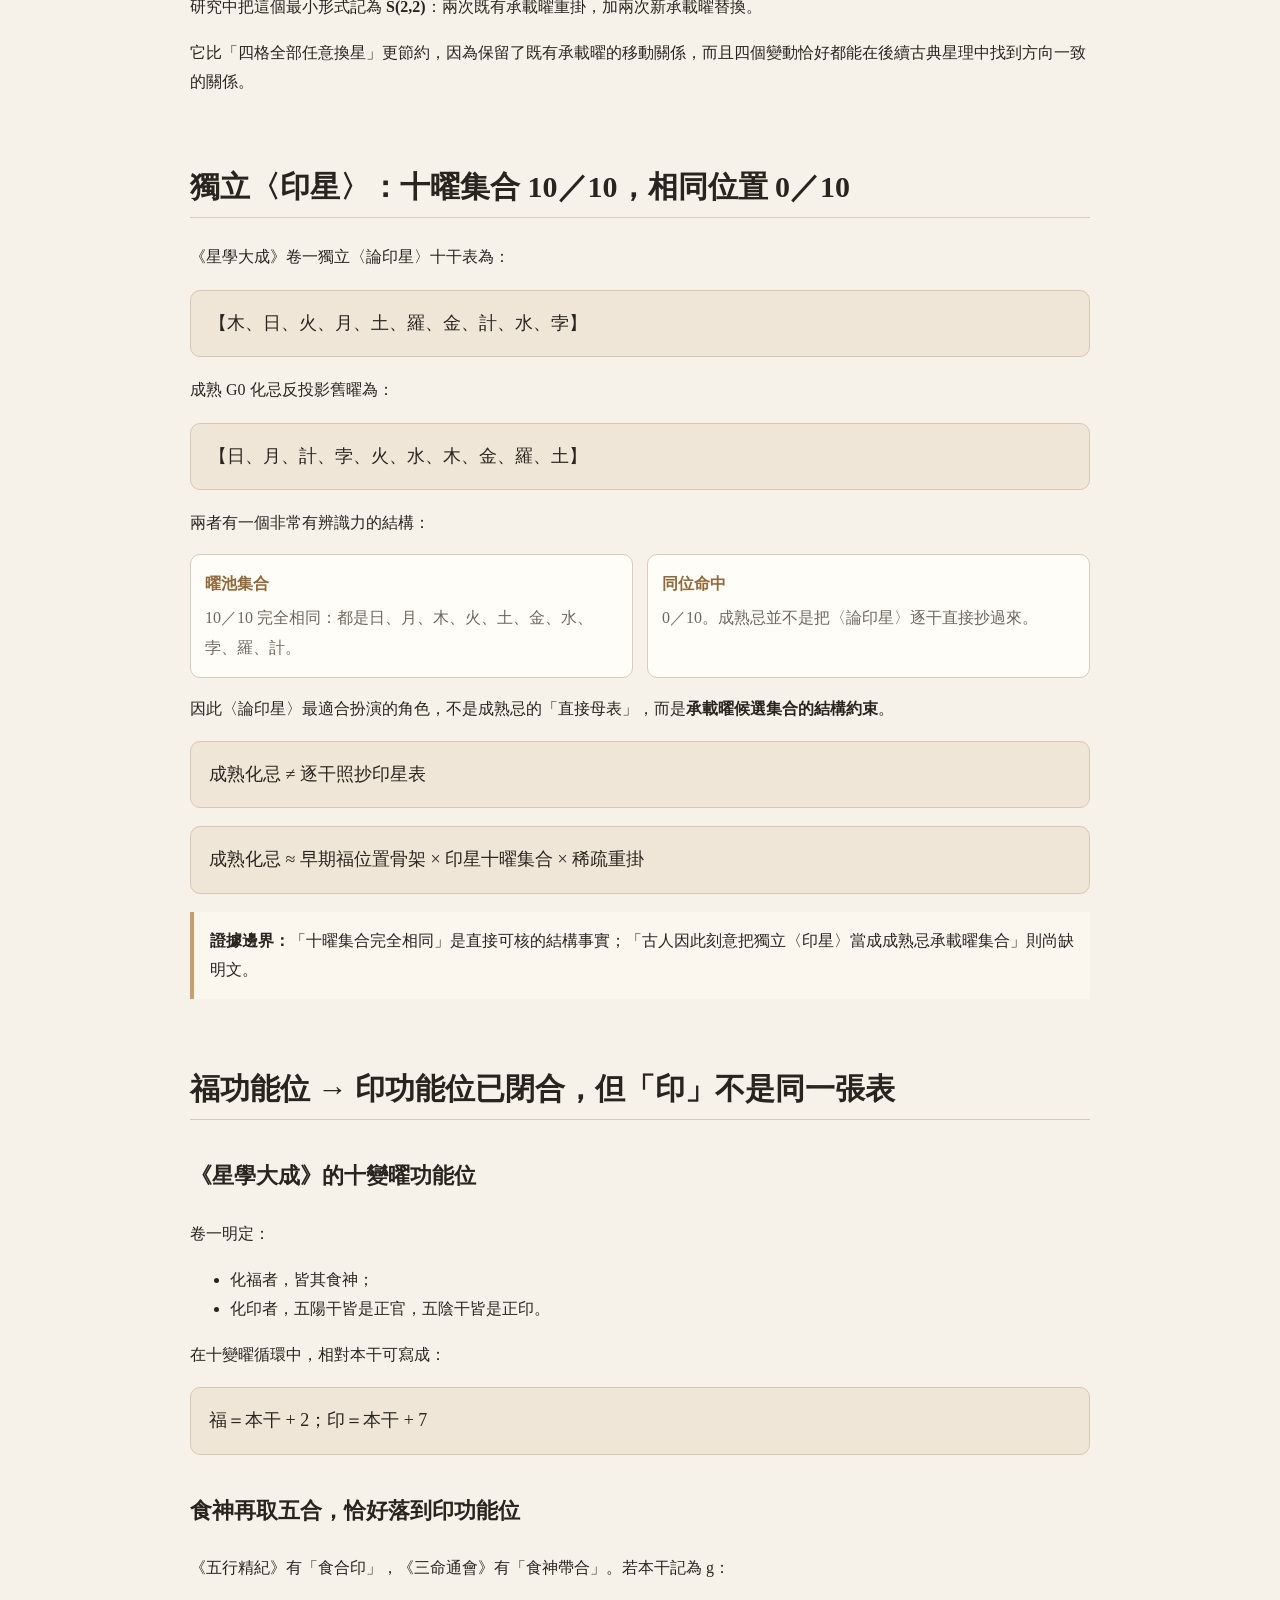
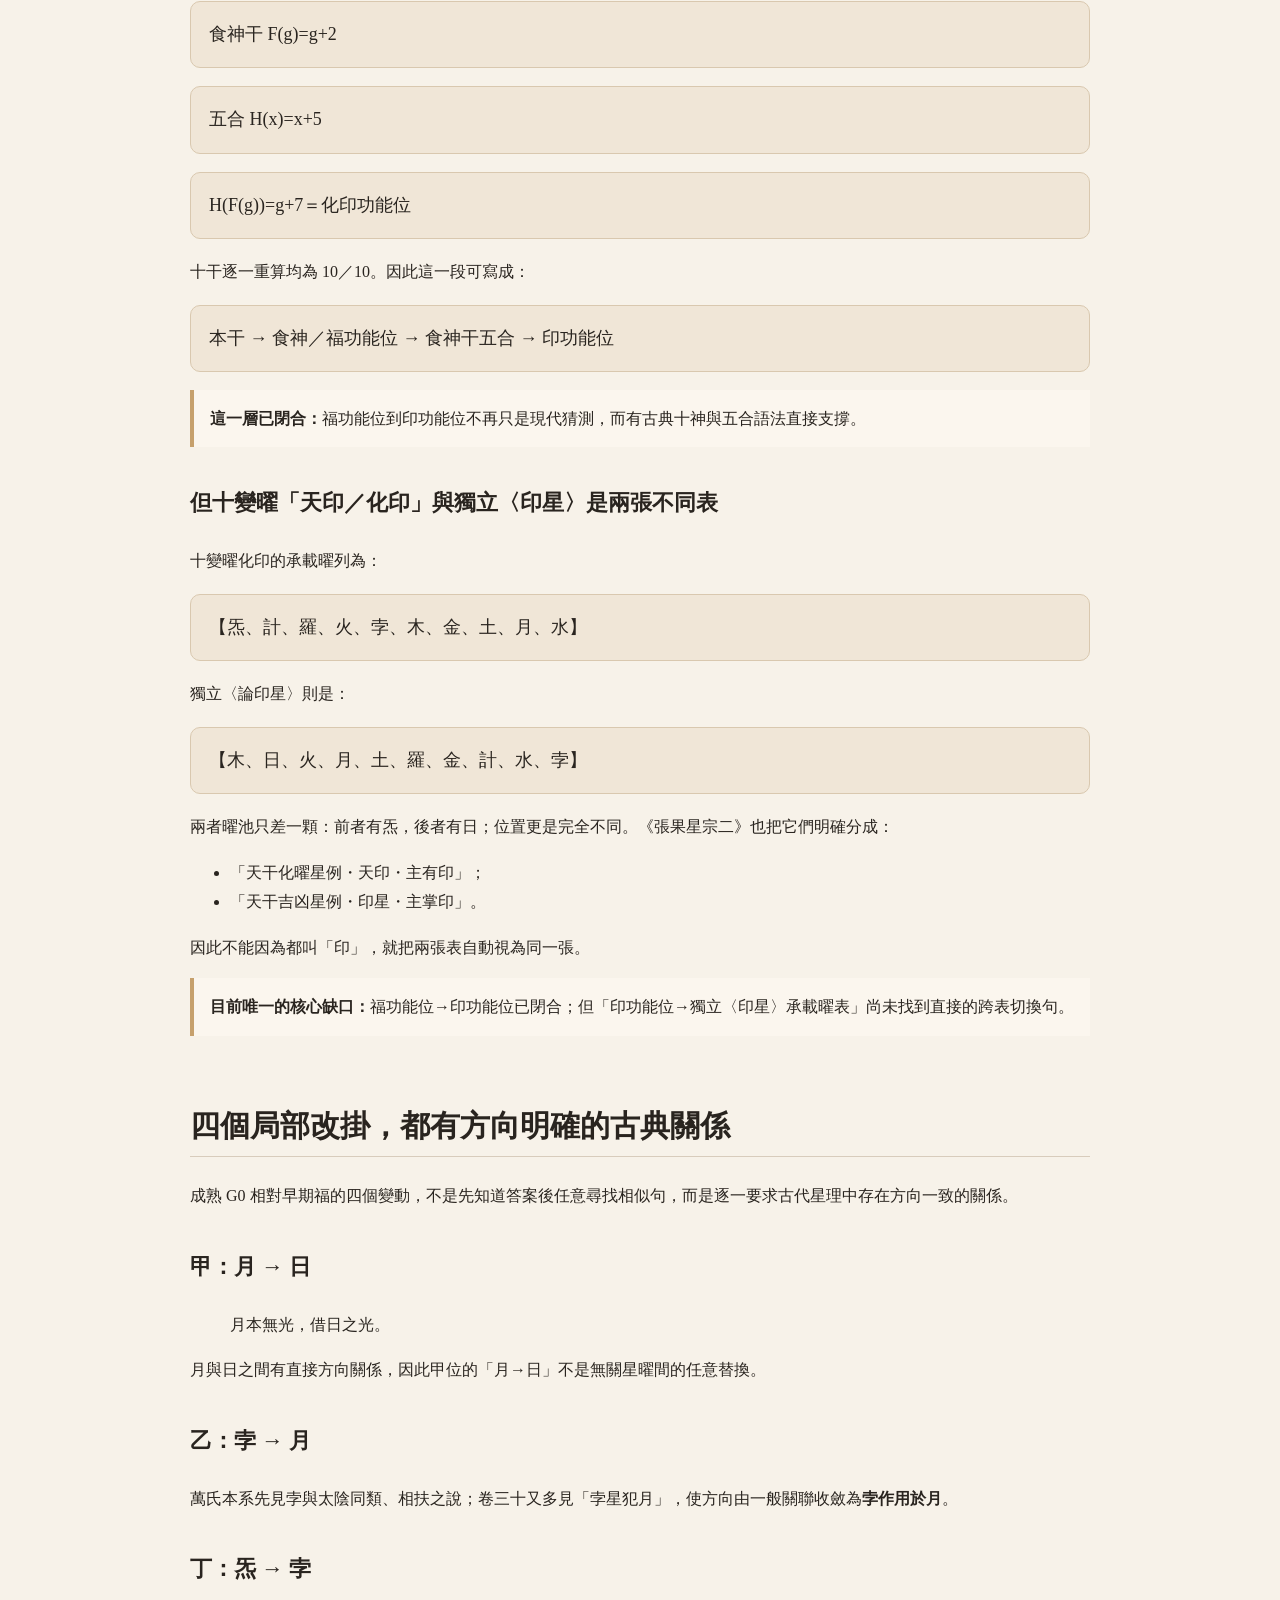
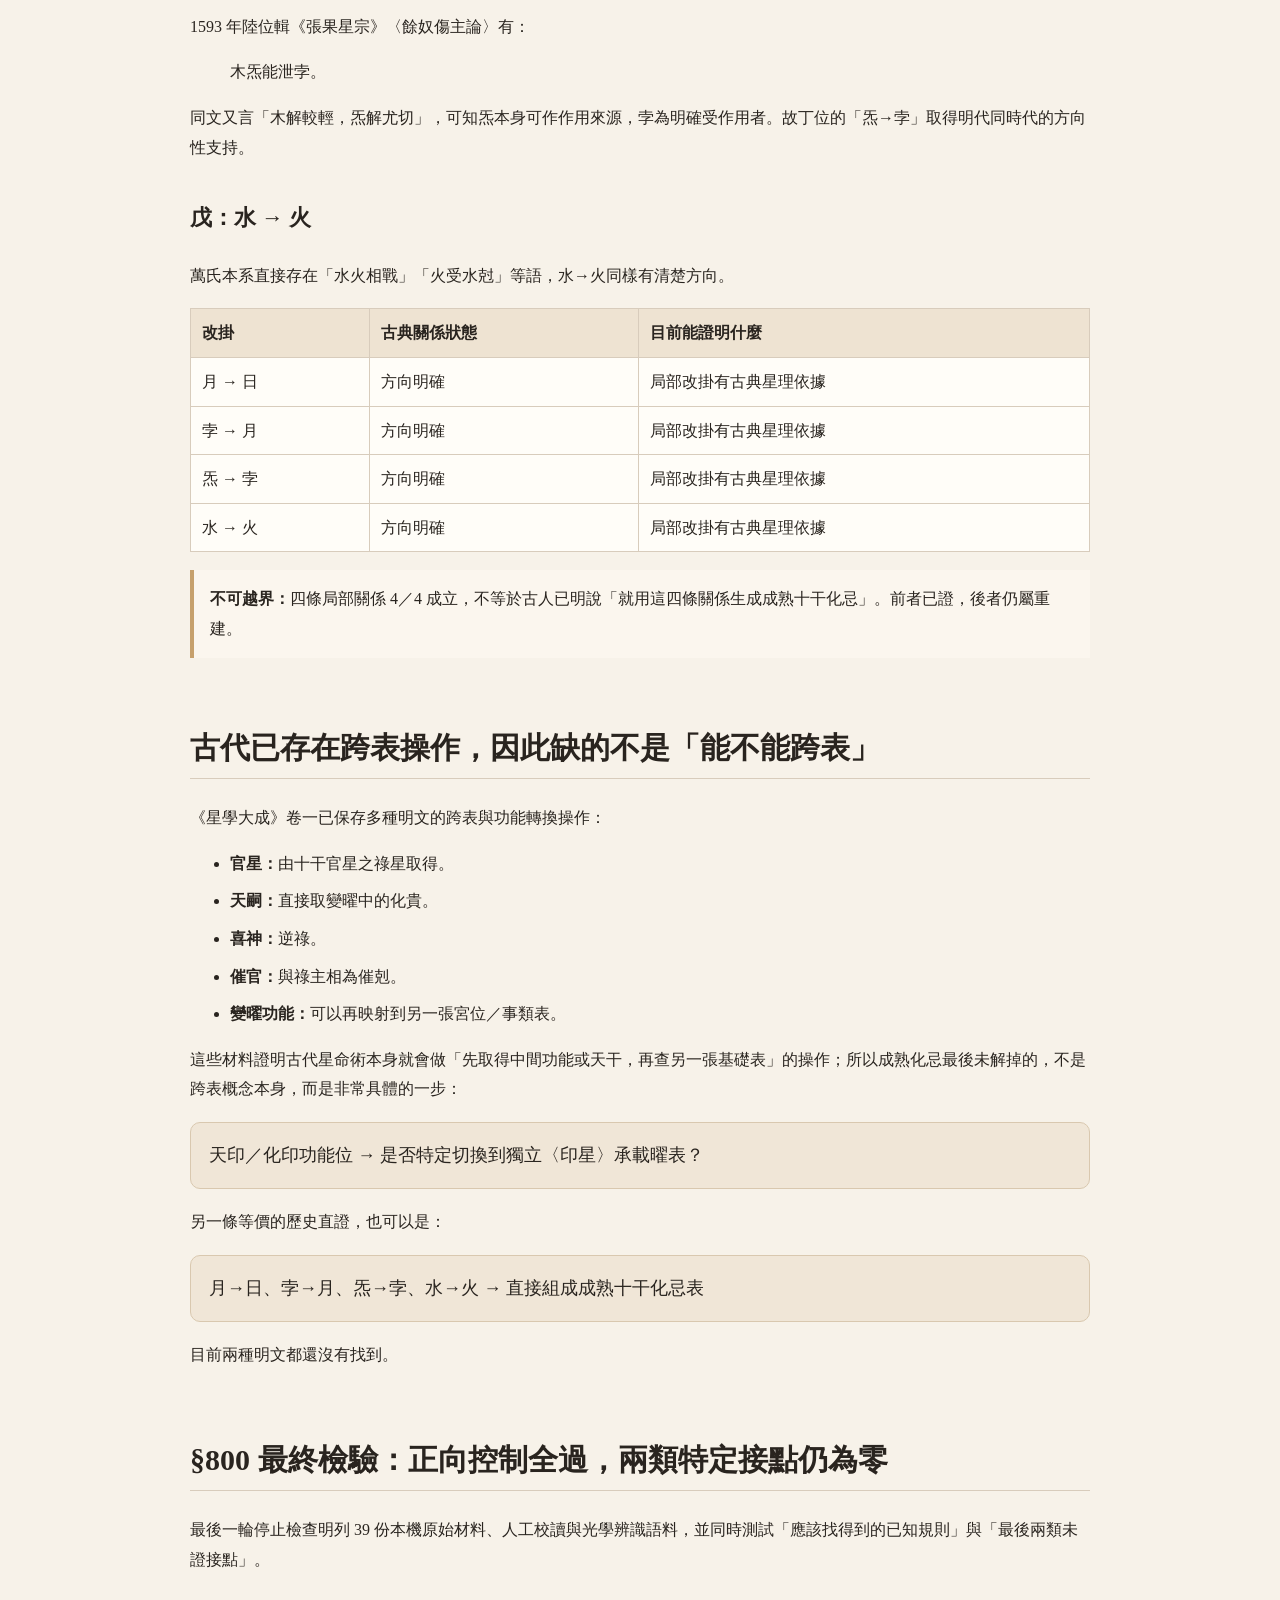
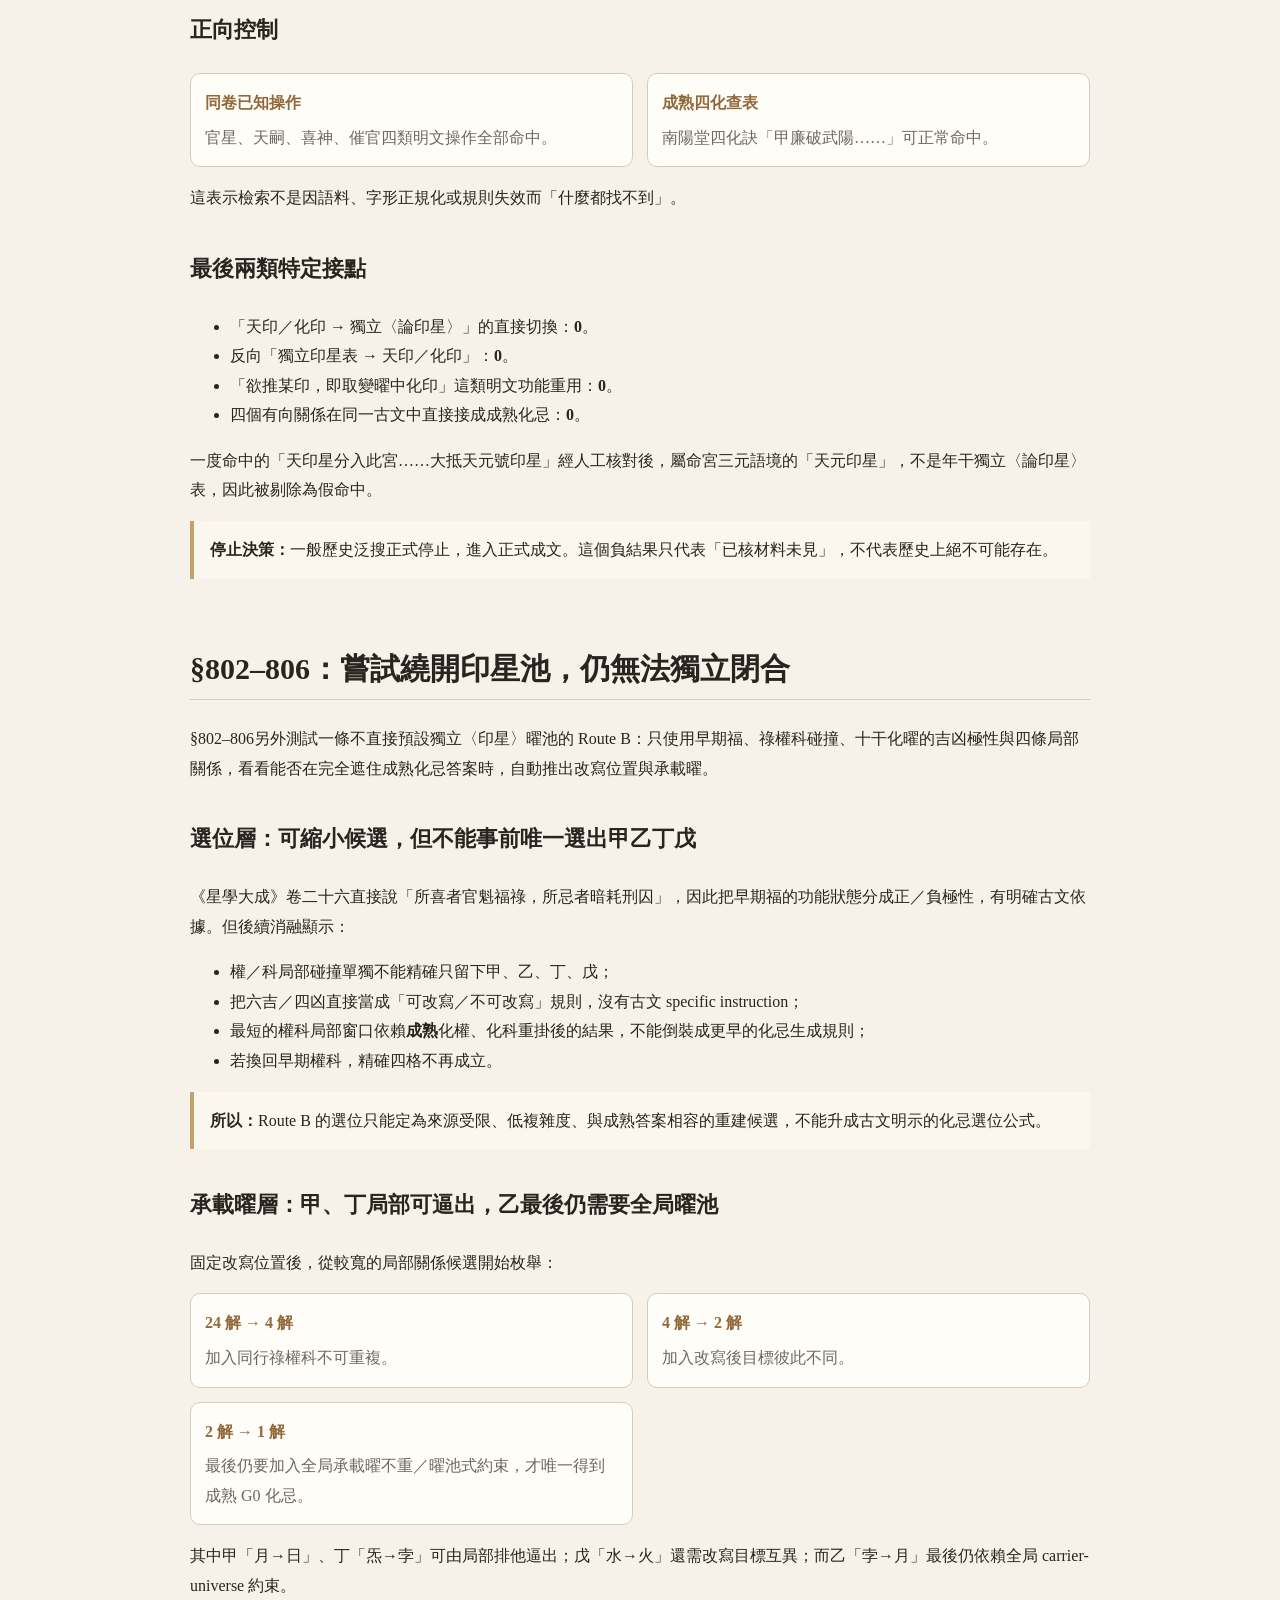
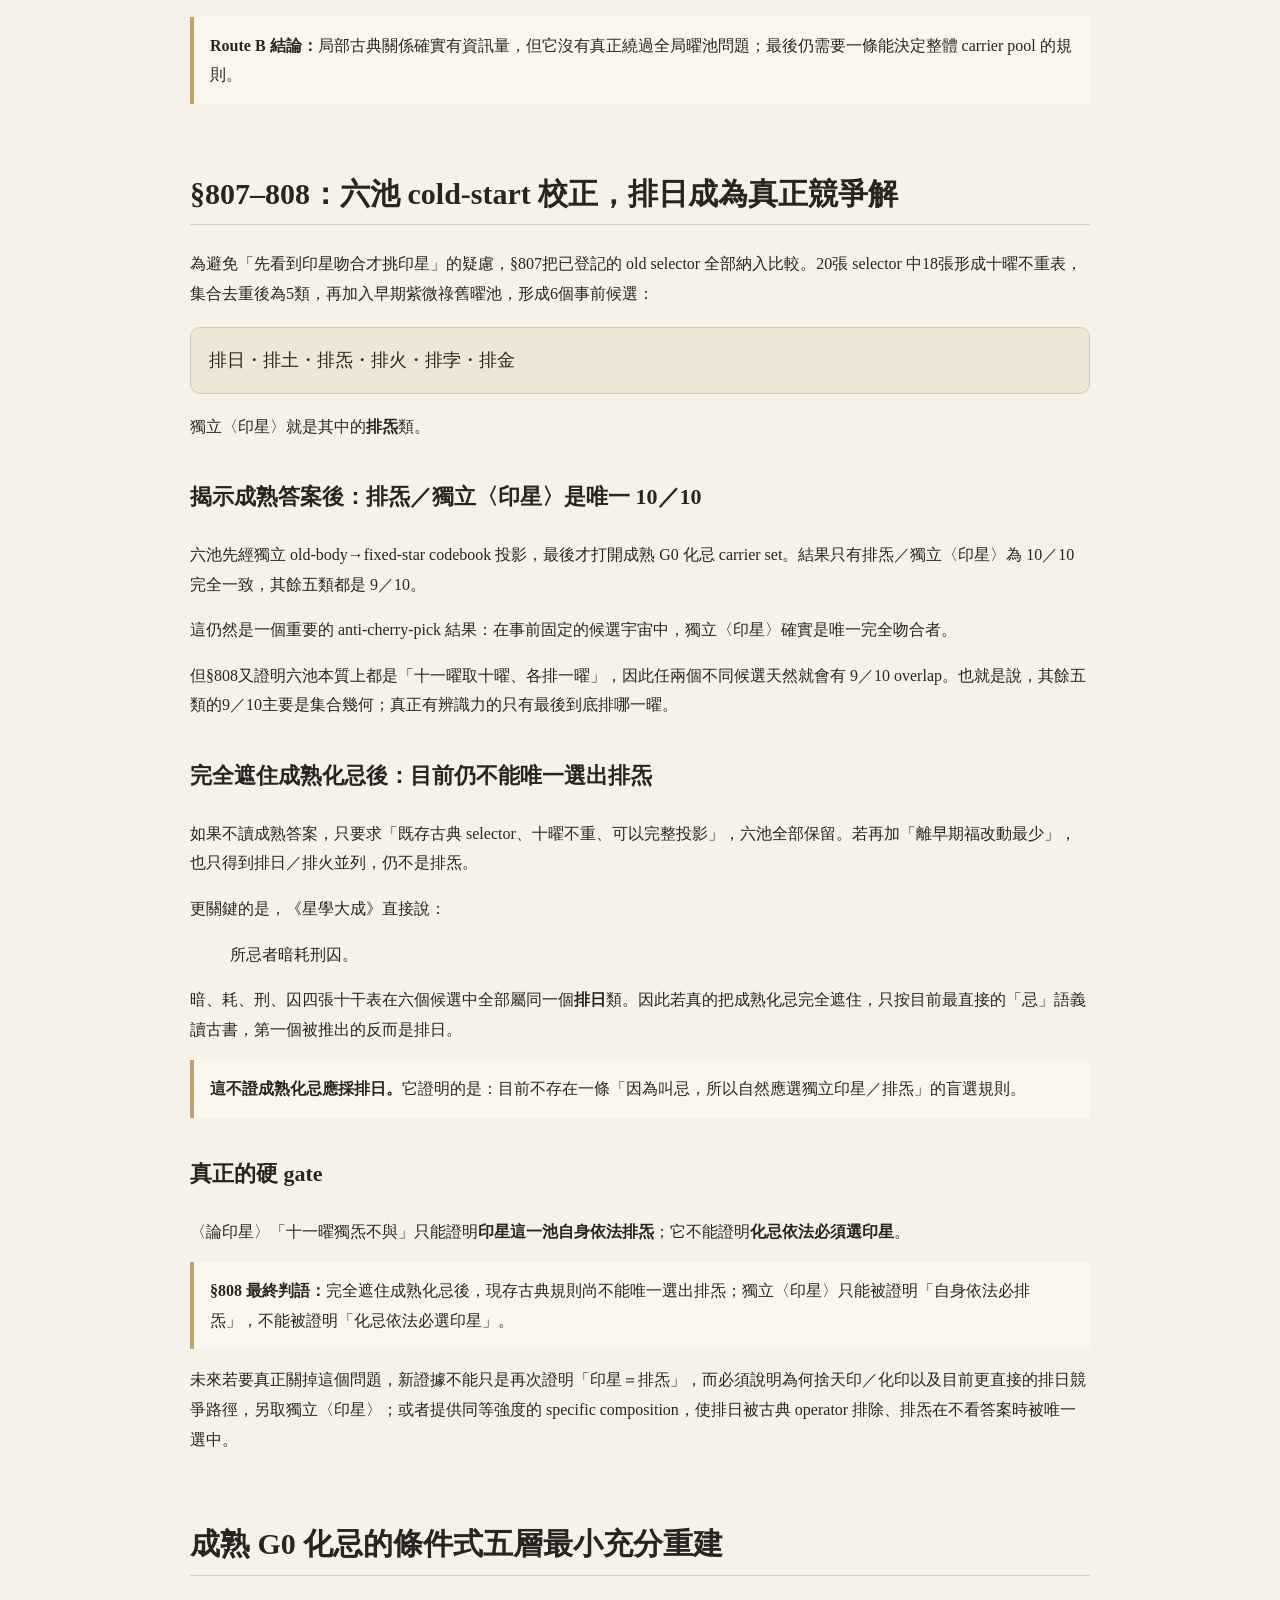
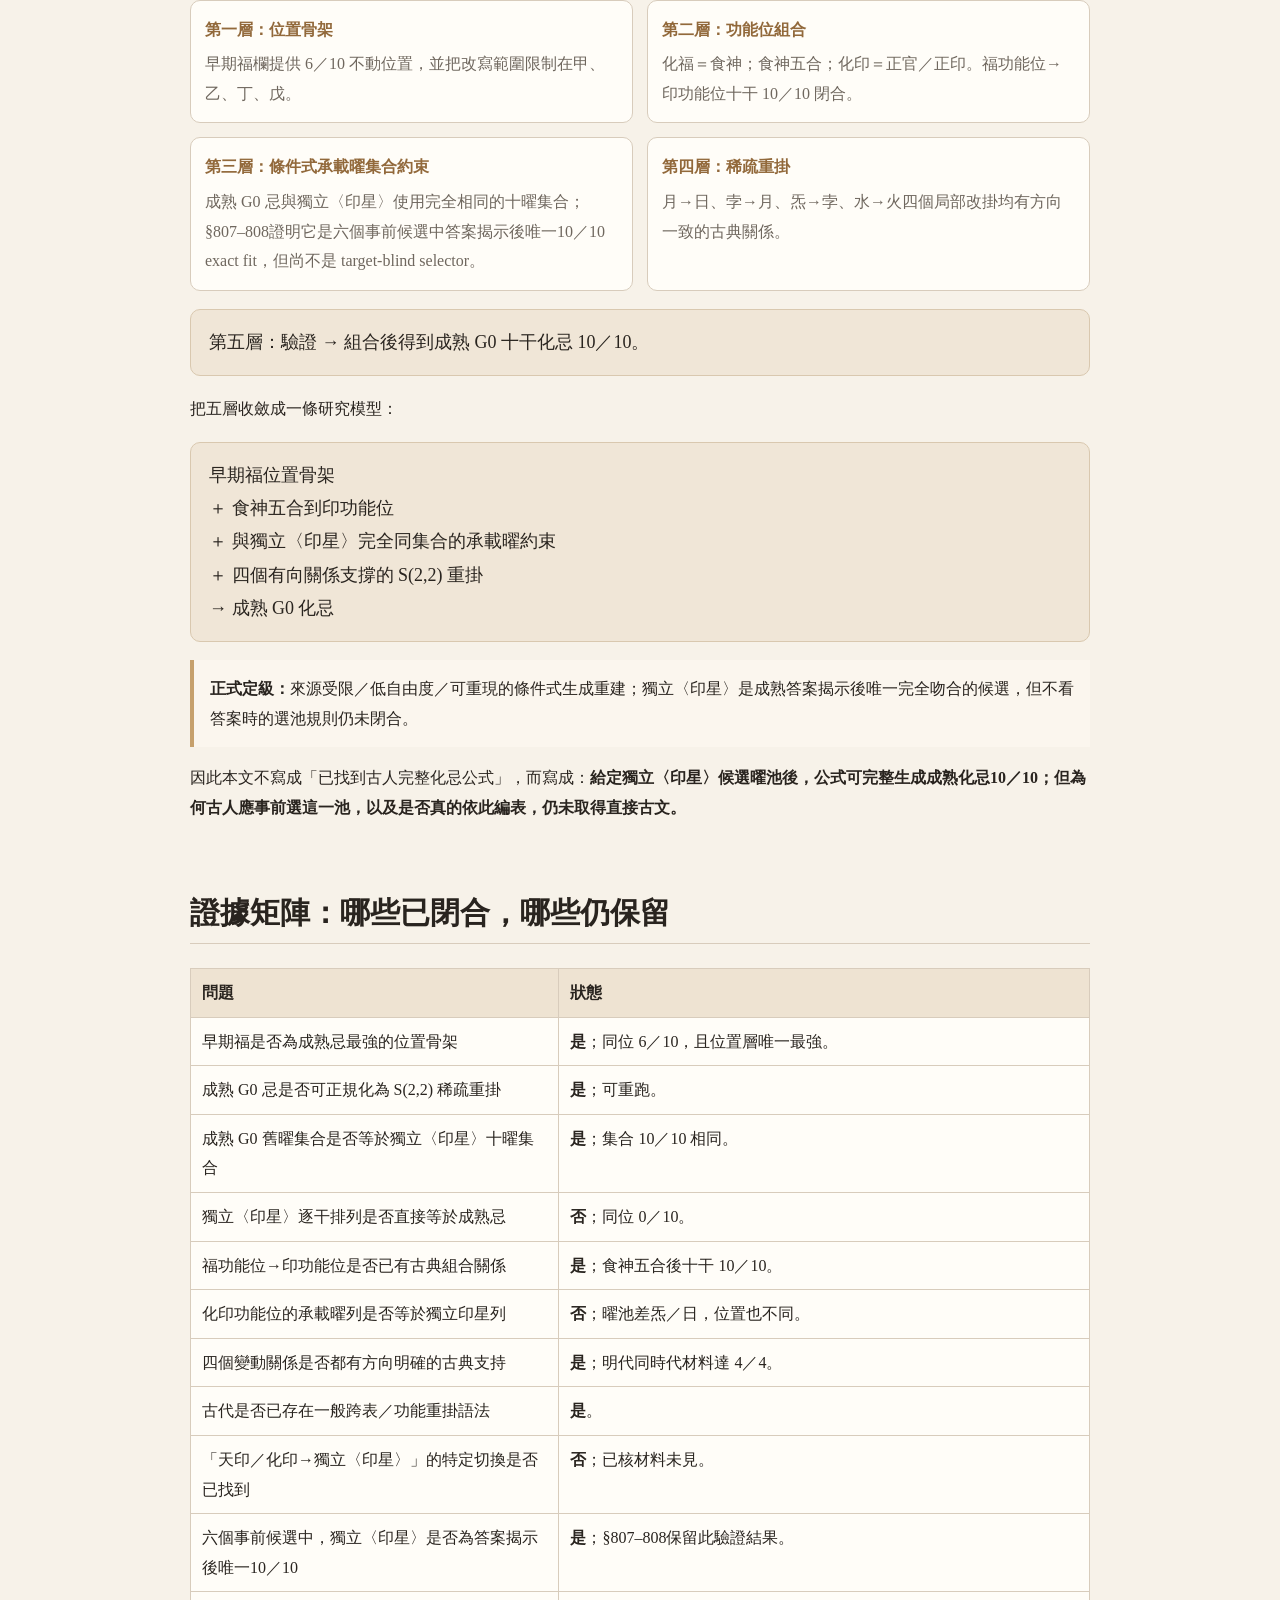
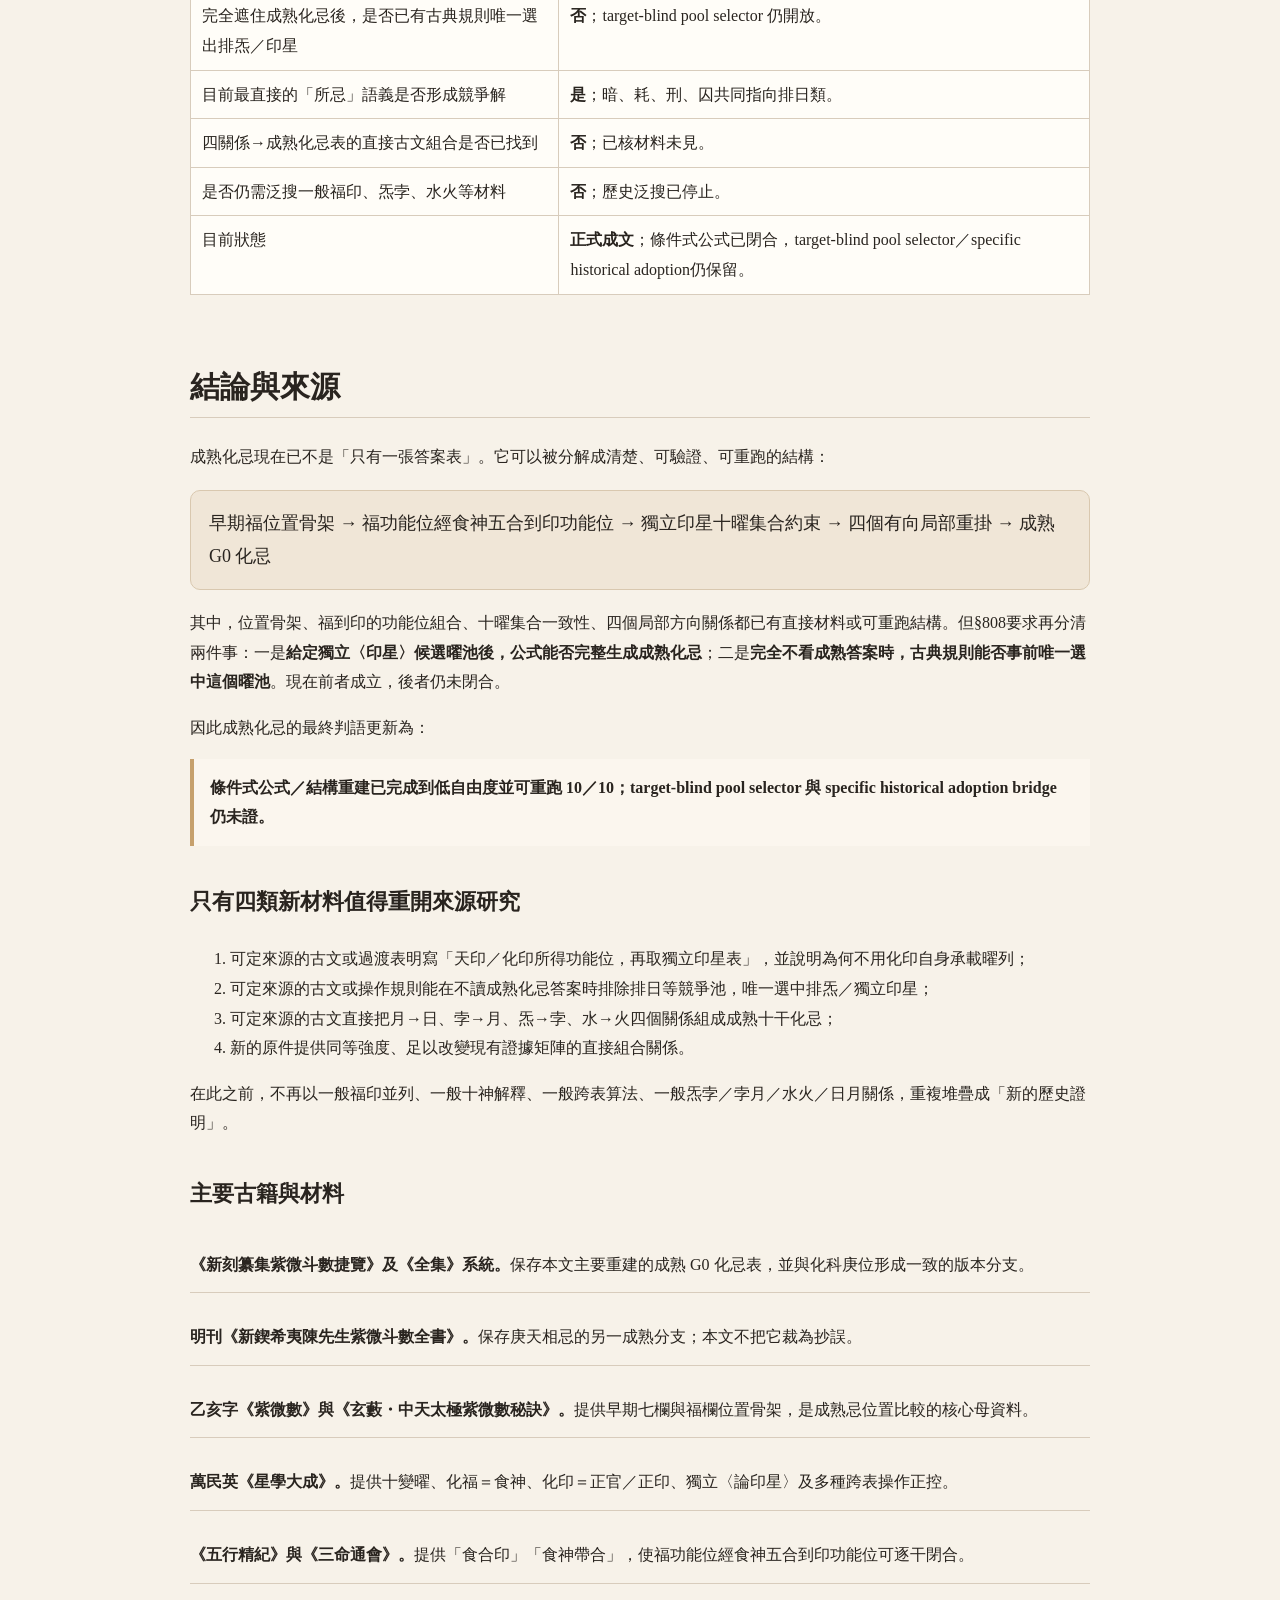
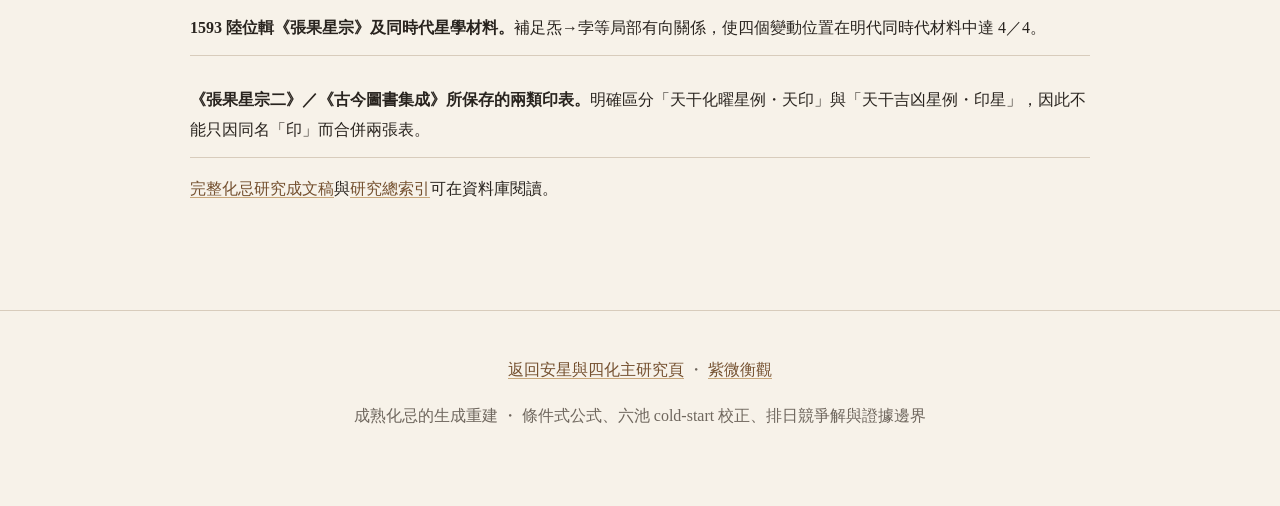
==== commit 0f1cb454: "Update Hua Ji research to section 808 with target-blind pool selection correction" ====
--- a/website/mature-hua-ji.html
+++ b/website/mature-hua-ji.html
@@ -3,7 +3,7 @@
 <head>
 <meta charset="utf-8">
 <meta name="viewport" content="width=device-width,initial-scale=1">
-<meta name="description" content="成熟化忌生成重建完整成文：從早期福欄位置骨架、食神五合至印功能位、獨立印星十曜集合與四格稀疏重掛，重建《捷覽／全集》支成熟化忌，並明確保留唯一尚未直證的歷史跨表接點。">
+<meta name="description" content="成熟化忌生成重建最新成文：條件式公式可完整重建《捷覽／全集》支成熟化忌10／10；但§807–808證明獨立印星只屬成熟答案揭示後唯一完全吻合，遮住答案時排日仍是古典競爭解，target-blind pool selector尚未閉合。">
 <title>成熟化忌的生成重建｜紫微衡觀研究</title>
 <link rel="stylesheet" href="./assets/anxing-four-hua.css?v=4">
 <link rel="canonical" href="https://ziweihengguan-coder.github.io/ziweihengguan-research/mature-hua-ji.html">
@@ -11,7 +11,7 @@
 <meta property="og:type" content="article">
 <meta property="og:site_name" content="紫微衡觀研究">
 <meta property="og:title" content="成熟化忌的生成重建">
-<meta property="og:description" content="福位骨架、印星曜池、四格稀疏重掛，以及唯一尚未直證的歷史跨表接點。">
+<meta property="og:description" content="公式可條件式重建成熟化忌10／10；獨立印星為揭示答案後唯一完全吻合，但遮住答案後排日仍是競爭解，選池規則尚未直證。">
 <meta property="og:url" content="https://ziweihengguan-coder.github.io/ziweihengguan-research/mature-hua-ji.html">
 </head>
 <body>
@@ -23,12 +23,12 @@
 <header class="hero">
 <p class="eyebrow">紫微斗數・四化源流研究</p>
 <h1>成熟化忌的生成重建</h1>
-<p class="subtitle">從早期福欄的位置骨架、食神五合到印功能位，再以獨立〈印星〉十曜集合約束承載曜，最後由四個有向古典關係完成前五干的四格稀疏重掛。</p>
+<p class="subtitle">從早期福欄的位置骨架、食神五合到印功能位，再以獨立〈印星〉作條件式候選曜池，配合四個有向古典關係重建成熟化忌10／10；同時保留§808尚未閉合的盲選曜池問題。</p>
 <div class="hero-tags">
 <span>低自由度重建</span>
 <span>四格稀疏重掛</span>
 <span>古典關係 4／4</span>
-<span>唯一歷史接點未直證</span>
+<span>盲選曜池仍未閉合</span>
 </div>
 <button class="print-action" id="print" type="button">列印文章</button>
 </header>
@@ -42,7 +42,7 @@
 
 <main>
 <article>
-<p class="lede">成熟化忌目前已可收斂成一條來源受限、低自由度且可重跑的生成鏈：早期福欄提供位置骨架，福功能位經食神五合閉合到印功能位，獨立〈印星〉提供與成熟忌完全相同的十曜集合，再由月→日、孛→月、炁→孛、水→火四個有向關係完成最小重掛。尚未直證的，只剩「化印功能位為何在這一步切換到獨立〈印星〉承載曜表」這一個具體歷史接點。</p>
+<p class="lede">成熟化忌目前已有一條來源受限、低自由度且可重跑的條件式生成公式：給定獨立〈印星〉候選曜池後，早期福欄位置骨架、福→印功能位與四個有向關係可以完整閉合成熟 G0 化忌 10／10。但§807–808進一步證明：獨立〈印星〉只是成熟答案揭示後六候選中唯一完全吻合；完全遮住答案時，現存古典規則尚不能唯一選出排炁，而且「所忌者暗耗刑囚」反而先把排日推成真正競爭解。</p>
 
 <p class="formula-note"><strong>本文用語：</strong>「位置骨架」指哪些天干位置保留、哪些位置改寫；「功能位」指福、印、囚、權等十變曜功能；「承載曜」指日月五星四餘或紫微固定星等實際星曜；「曜池」指允許使用的星曜集合。G0 是本文對《捷覽／全集》成熟化忌支的研究代號，不是古籍原名。</p>
 
@@ -57,9 +57,11 @@
 <a href="#chapter-6">四個有向古典關係</a>
 <a href="#chapter-7">古代已有跨表操作語法</a>
 <a href="#chapter-8">最終檢驗與停止條件</a>
-<a href="#chapter-9">成熟化忌的五層重建</a>
-<a href="#chapter-10">證據矩陣</a>
-<a href="#chapter-11">結論與來源</a>
+<a href="#chapter-9">§802–806：繞開印星池的嘗試</a>
+<a href="#chapter-10">§807–808：六池 cold-start 校正</a>
+<a href="#chapter-11">成熟化忌的條件式五層重建</a>
+<a href="#chapter-12">證據矩陣</a>
+<a href="#chapter-13">結論與來源</a>
 </nav>
 </details>
 
@@ -246,22 +248,71 @@
 </section>
 
 <section id="chapter-9">
-<h2>成熟 G0 化忌的五層最小充分重建</h2>
+<h2>§802–806：嘗試繞開印星池，仍無法獨立閉合</h2>
+<p>§802–806另外測試一條不直接預設獨立〈印星〉曜池的 Route B：只使用早期福、祿權科碰撞、十干化曜的吉凶極性與四條局部關係，看看能否在完全遮住成熟化忌答案時，自動推出改寫位置與承載曜。</p>
+
+<h3>選位層：可縮小候選，但不能事前唯一選出甲乙丁戊</h3>
+<p>《星學大成》卷二十六直接說「所喜者官魁福祿，所忌者暗耗刑囚」，因此把早期福的功能狀態分成正／負極性，有明確古文依據。但後續消融顯示：</p>
+<ul>
+<li>權／科局部碰撞單獨不能精確只留下甲、乙、丁、戊；</li>
+<li>把六吉／四凶直接當成「可改寫／不可改寫」規則，沒有古文 specific instruction；</li>
+<li>最短的權科局部窗口依賴<strong>成熟</strong>化權、化科重掛後的結果，不能倒裝成更早的化忌生成規則；</li>
+<li>若換回早期權科，精確四格不再成立。</li>
+</ul>
+<p class="formula-note"><strong>所以：</strong>Route B 的選位只能定為來源受限、低複雜度、與成熟答案相容的重建候選，不能升成古文明示的化忌選位公式。</p>
+
+<h3>承載曜層：甲、丁局部可逼出，乙最後仍需要全局曜池</h3>
+<p>固定改寫位置後，從較寬的局部關係候選開始枚舉：</p>
+<div class="status-grid">
+<div><b>24 解 → 4 解</b><span>加入同行祿權科不可重複。</span></div>
+<div><b>4 解 → 2 解</b><span>加入改寫後目標彼此不同。</span></div>
+<div><b>2 解 → 1 解</b><span>最後仍要加入全局承載曜不重／曜池式約束，才唯一得到成熟 G0 化忌。</span></div>
+</div>
+<p>其中甲「月→日」、丁「炁→孛」可由局部排他逼出；戊「水→火」還需改寫目標互異；而乙「孛→月」最後仍依賴全局 carrier-universe 約束。</p>
+<p class="callout"><strong>Route B 結論：</strong>局部古典關係確實有資訊量，但它沒有真正繞過全局曜池問題；最後仍需要一條能決定整體 carrier pool 的規則。</p>
+</section>
+
+<section id="chapter-10">
+<h2>§807–808：六池 cold-start 校正，排日成為真正競爭解</h2>
+<p>為避免「先看到印星吻合才挑印星」的疑慮，§807把已登記的 old selector 全部納入比較。20張 selector 中18張形成十曜不重表，集合去重後為5類，再加入早期紫微祿舊曜池，形成6個事前候選：</p>
+<div class="formula">排日・排土・排炁・排火・排孛・排金</div>
+<p>獨立〈印星〉就是其中的<strong>排炁</strong>類。</p>
+
+<h3>揭示成熟答案後：排炁／獨立〈印星〉是唯一 10／10</h3>
+<p>六池先經獨立 old-body→fixed-star codebook 投影，最後才打開成熟 G0 化忌 carrier set。結果只有排炁／獨立〈印星〉為 10／10 完全一致，其餘五類都是 9／10。</p>
+<p>這仍然是一個重要的 anti-cherry-pick 結果：在事前固定的候選宇宙中，獨立〈印星〉確實是唯一完全吻合者。</p>
+<p>但§808又證明六池本質上都是「十一曜取十曜、各排一曜」，因此任兩個不同候選天然就會有 9／10 overlap。也就是說，其餘五類的9／10主要是集合幾何；真正有辨識力的只有最後到底排哪一曜。</p>
+
+<h3>完全遮住成熟化忌後：目前仍不能唯一選出排炁</h3>
+<p>如果不讀成熟答案，只要求「既存古典 selector、十曜不重、可以完整投影」，六池全部保留。若再加「離早期福改動最少」，也只得到排日／排火並列，仍不是排炁。</p>
+<p>更關鍵的是，《星學大成》直接說：</p>
+<blockquote>所忌者暗耗刑囚。</blockquote>
+<p>暗、耗、刑、囚四張十干表在六個候選中全部屬同一個<strong>排日</strong>類。因此若真的把成熟化忌完全遮住，只按目前最直接的「忌」語義讀古書，第一個被推出的反而是排日。</p>
+<p class="formula-note"><strong>這不證成熟化忌應採排日。</strong>它證明的是：目前不存在一條「因為叫忌，所以自然應選獨立印星／排炁」的盲選規則。</p>
+
+<h3>真正的硬 gate</h3>
+<p>〈論印星〉「十一曜獨炁不與」只能證明<strong>印星這一池自身依法排炁</strong>；它不能證明<strong>化忌依法必須選印星</strong>。</p>
+<p class="callout"><strong>§808 最終判語：</strong>完全遮住成熟化忌後，現存古典規則尚不能唯一選出排炁；獨立〈印星〉只能被證明「自身依法必排炁」，不能被證明「化忌依法必選印星」。</p>
+<p>未來若要真正關掉這個問題，新證據不能只是再次證明「印星＝排炁」，而必須說明為何捨天印／化印以及目前更直接的排日競爭路徑，另取獨立〈印星〉；或者提供同等強度的 specific composition，使排日被古典 operator 排除、排炁在不看答案時被唯一選中。</p>
+</section>
+
+<section id="chapter-11">
+<h2>成熟 G0 化忌的條件式五層最小充分重建</h2>
 <div class="status-grid">
 <div><b>第一層：位置骨架</b><span>早期福欄提供 6／10 不動位置，並把改寫範圍限制在甲、乙、丁、戊。</span></div>
 <div><b>第二層：功能位組合</b><span>化福＝食神；食神五合；化印＝正官／正印。福功能位→印功能位十干 10／10 閉合。</span></div>
-<div><b>第三層：承載曜集合約束</b><span>成熟 G0 忌與獨立〈印星〉使用完全相同的十曜集合，但沒有證據把兩張表直接等同。</span></div>
+<div><b>第三層：條件式承載曜集合約束</b><span>成熟 G0 忌與獨立〈印星〉使用完全相同的十曜集合；§807–808證明它是六個事前候選中答案揭示後唯一10／10 exact fit，但尚不是 target-blind selector。</span></div>
 <div><b>第四層：稀疏重掛</b><span>月→日、孛→月、炁→孛、水→火四個局部改掛均有方向一致的古典關係。</span></div>
 </div>
 <div class="formula">第五層：驗證 → 組合後得到成熟 G0 十干化忌 10／10。</div>
 
 <p>把五層收斂成一條研究模型：</p>
 <div class="formula">早期福位置骨架<br>＋ 食神五合到印功能位<br>＋ 與獨立〈印星〉完全同集合的承載曜約束<br>＋ 四個有向關係支撐的 S(2,2) 重掛<br>→ 成熟 G0 化忌</div>
-<p class="callout"><strong>正式定級：</strong>來源受限／低自由度／可重現的生成重建；僅一處特定跨表切換尚未直證。</p>
-<p>因此本文不寫成「已找到古人完整化忌公式」，而寫成「算法與結構重建已完成到低自由度；唯一具體歷史採用接點未證」。</p>
-</section>
-
-<section id="chapter-10">
+<p class="callout"><strong>正式定級：</strong>來源受限／低自由度／可重現的條件式生成重建；獨立〈印星〉是成熟答案揭示後唯一完全吻合的候選，但不看答案時的選池規則仍未閉合。</p>
+<p>因此本文不寫成「已找到古人完整化忌公式」，而寫成：<strong>給定獨立〈印星〉候選曜池後，公式可完整生成成熟化忌10／10；但為何古人應事前選這一池，以及是否真的依此編表，仍未取得直接古文。</strong></p>
+</section>
+
+<section id="chapter-12">
 <h2>證據矩陣：哪些已閉合，哪些仍保留</h2>
 <div class="table-wrap">
 <table>
@@ -276,25 +327,29 @@
 <tr><td>四個變動關係是否都有方向明確的古典支持</td><td><strong>是</strong>；明代同時代材料達 4／4。</td></tr>
 <tr><td>古代是否已存在一般跨表／功能重掛語法</td><td><strong>是</strong>。</td></tr>
 <tr><td>「天印／化印→獨立〈印星〉」的特定切換是否已找到</td><td><strong>否</strong>；已核材料未見。</td></tr>
+<tr><td>六個事前候選中，獨立〈印星〉是否為答案揭示後唯一10／10</td><td><strong>是</strong>；§807–808保留此驗證結果。</td></tr>
+<tr><td>完全遮住成熟化忌後，是否已有古典規則唯一選出排炁／印星</td><td><strong>否</strong>；target-blind pool selector 仍開放。</td></tr>
+<tr><td>目前最直接的「所忌」語義是否形成競爭解</td><td><strong>是</strong>；暗、耗、刑、囚共同指向排日類。</td></tr>
 <tr><td>四關係→成熟化忌表的直接古文組合是否已找到</td><td><strong>否</strong>；已核材料未見。</td></tr>
 <tr><td>是否仍需泛搜一般福印、炁孛、水火等材料</td><td><strong>否</strong>；歷史泛搜已停止。</td></tr>
-<tr><td>目前狀態</td><td><strong>正式成文</strong>；只保留單一具體歷史採用接點。</td></tr>
+<tr><td>目前狀態</td><td><strong>正式成文</strong>；條件式公式已閉合，target-blind pool selector／specific historical adoption仍保留。</td></tr>
 </tbody>
 </table>
 </div>
 </section>
 
-<section id="chapter-11">
+<section id="chapter-13">
 <h2>結論與來源</h2>
 <p>成熟化忌現在已不是「只有一張答案表」。它可以被分解成清楚、可驗證、可重跑的結構：</p>
 <div class="formula">早期福位置骨架 → 福功能位經食神五合到印功能位 → 獨立印星十曜集合約束 → 四個有向局部重掛 → 成熟 G0 化忌</div>
-<p>其中，位置骨架、福到印的功能位組合、十曜集合一致性、四個局部方向關係都已有直接材料或可重跑結構。唯一不能寫成歷史定論的，是<strong>古代編表者是否真的在這一步把化印功能位切換到獨立〈印星〉承載曜表</strong>。</p>
-<p>因此成熟化忌的最終判語固定為：</p>
-<p class="callout"><strong>算法／重建鏈已完成到低自由度；唯一具體歷史採用接點未證。</strong></p>
-
-<h3>只有三類新材料值得重開來源研究</h3>
+<p>其中，位置骨架、福到印的功能位組合、十曜集合一致性、四個局部方向關係都已有直接材料或可重跑結構。但§808要求再分清兩件事：一是<strong>給定獨立〈印星〉候選曜池後，公式能否完整生成成熟化忌</strong>；二是<strong>完全不看成熟答案時，古典規則能否事前唯一選中這個曜池</strong>。現在前者成立，後者仍未閉合。</p>
+<p>因此成熟化忌的最終判語更新為：</p>
+<p class="callout"><strong>條件式公式／結構重建已完成到低自由度並可重跑 10／10；target-blind pool selector 與 specific historical adoption bridge 仍未證。</strong></p>
+
+<h3>只有四類新材料值得重開來源研究</h3>
 <ol>
-<li>可定來源的古文或過渡表明寫「天印／化印所得功能位，再取獨立印星表」；</li>
+<li>可定來源的古文或過渡表明寫「天印／化印所得功能位，再取獨立印星表」，並說明為何不用化印自身承載曜列；</li>
+<li>可定來源的古文或操作規則能在不讀成熟化忌答案時排除排日等競爭池，唯一選中排炁／獨立印星；</li>
 <li>可定來源的古文直接把月→日、孛→月、炁→孛、水→火四個關係組成成熟十干化忌；</li>
 <li>新的原件提供同等強度、足以改變現有證據矩陣的直接組合關係。</li>
 </ol>
@@ -318,9 +373,9 @@
 
 <footer>
 <p><a href="./index.html">返回安星與四化主研究頁</a> ・ <a href="https://ziweihengguan.com/">紫微衡觀</a></p>
-<p>成熟化忌的生成重建 ・ 福位骨架、印星曜池、四格重掛與證據邊界</p>
+<p>成熟化忌的生成重建 ・ 條件式公式、六池 cold-start 校正、排日競爭解與證據邊界</p>
 </footer>
 
 <script src="./assets/anxing-four-hua.js?v=3" defer></script>
 </body>
-</html>+</html>
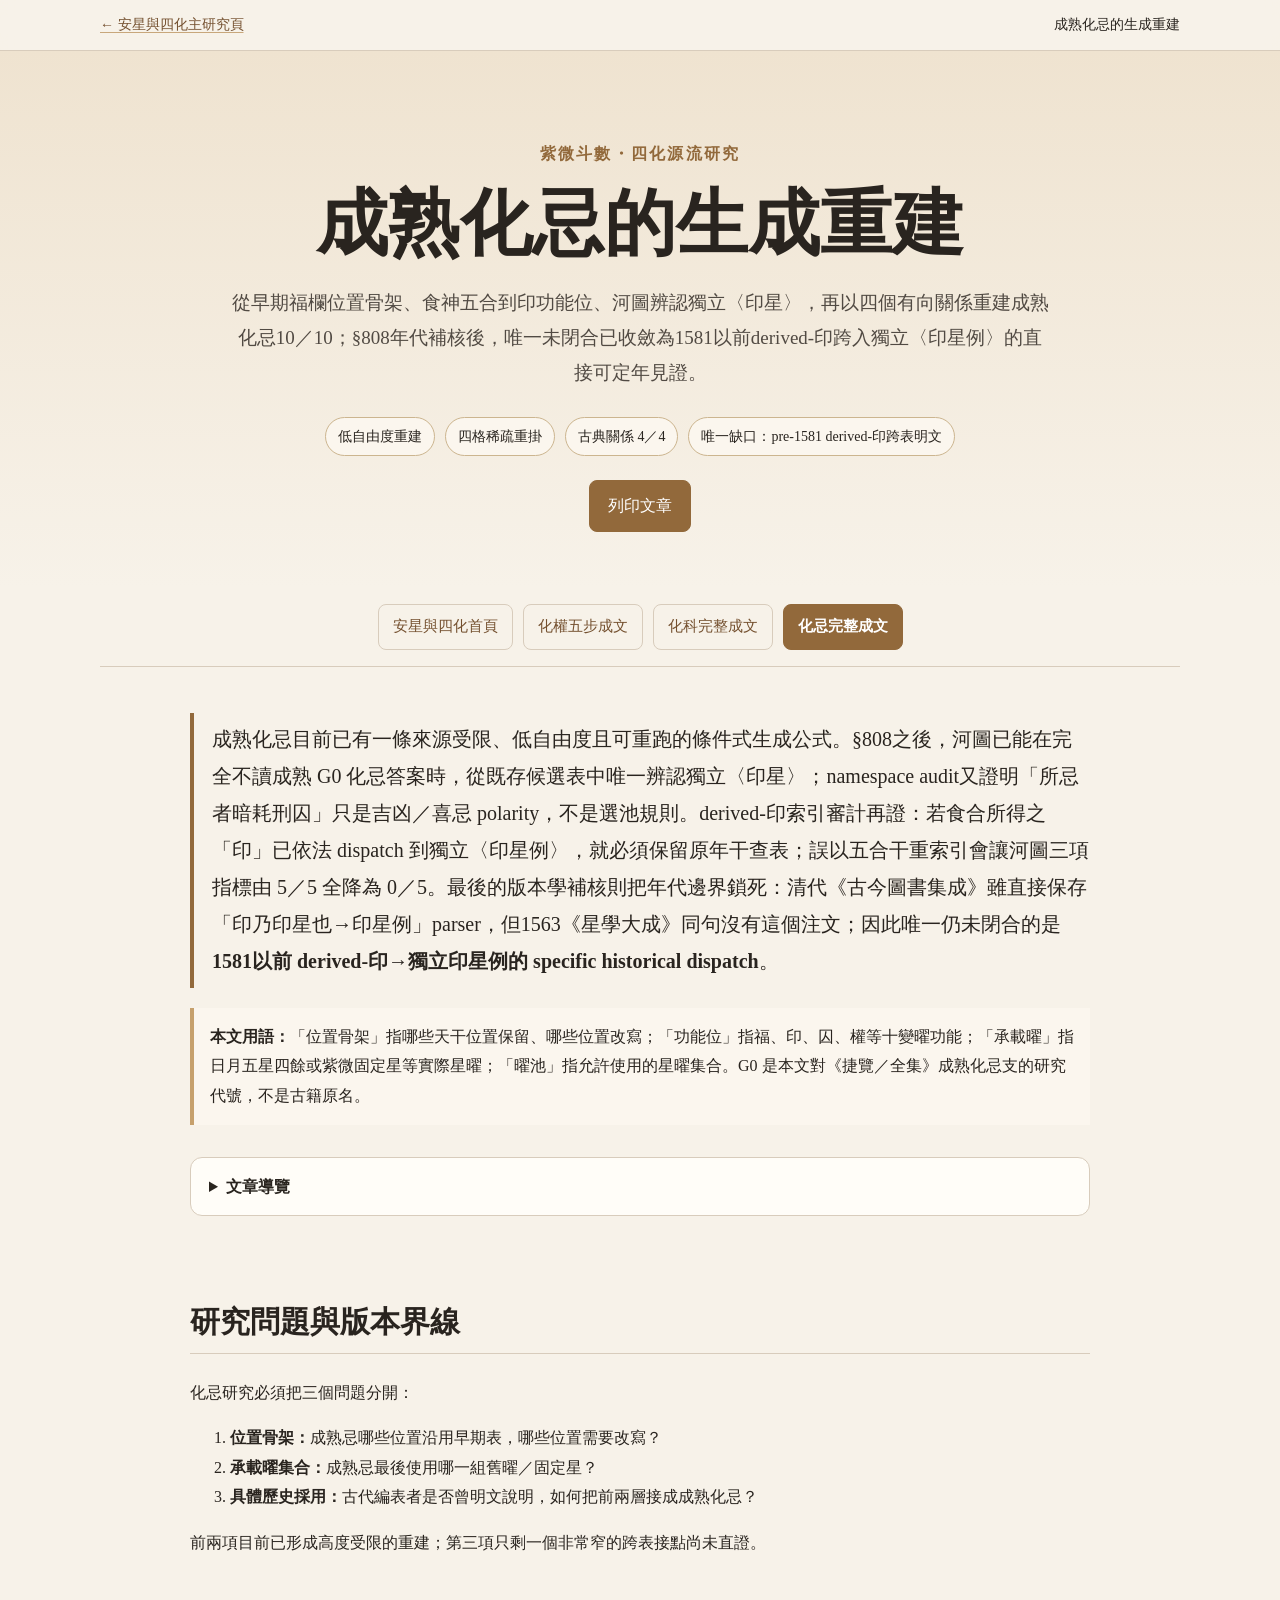
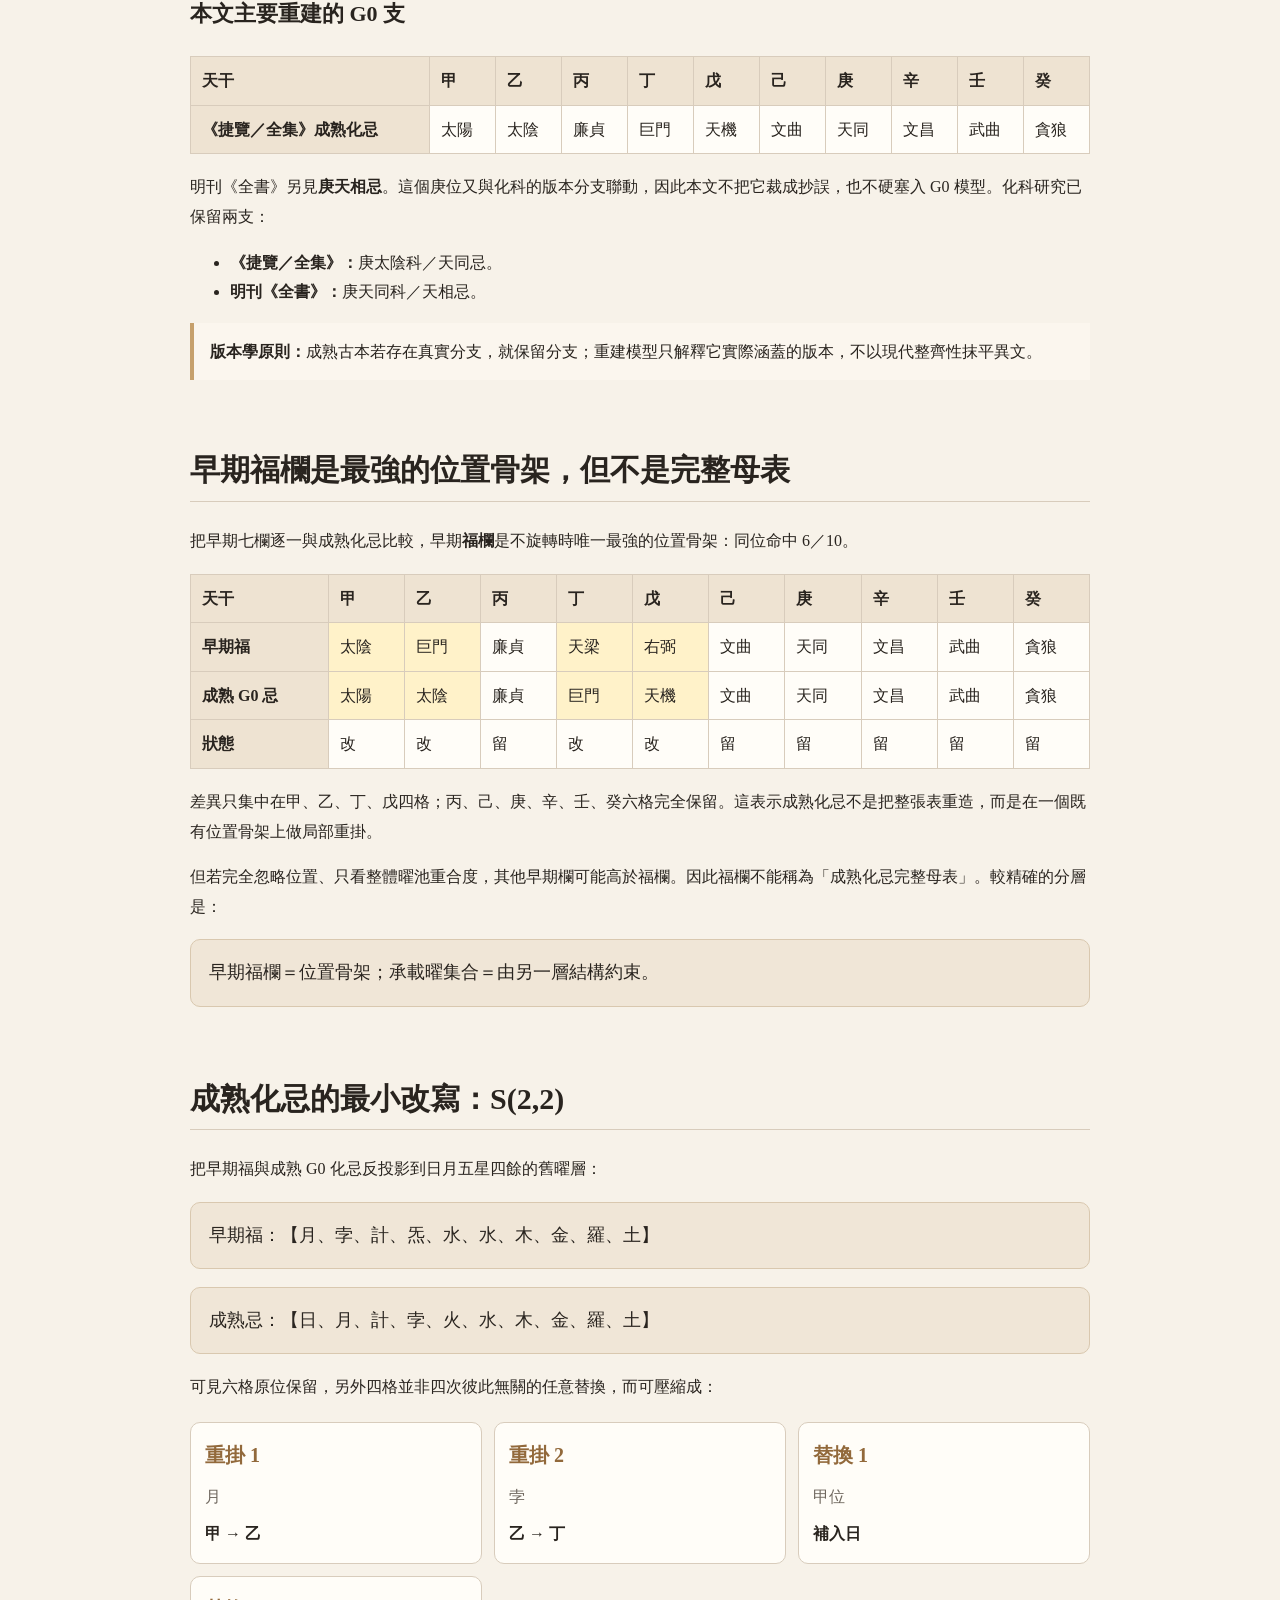
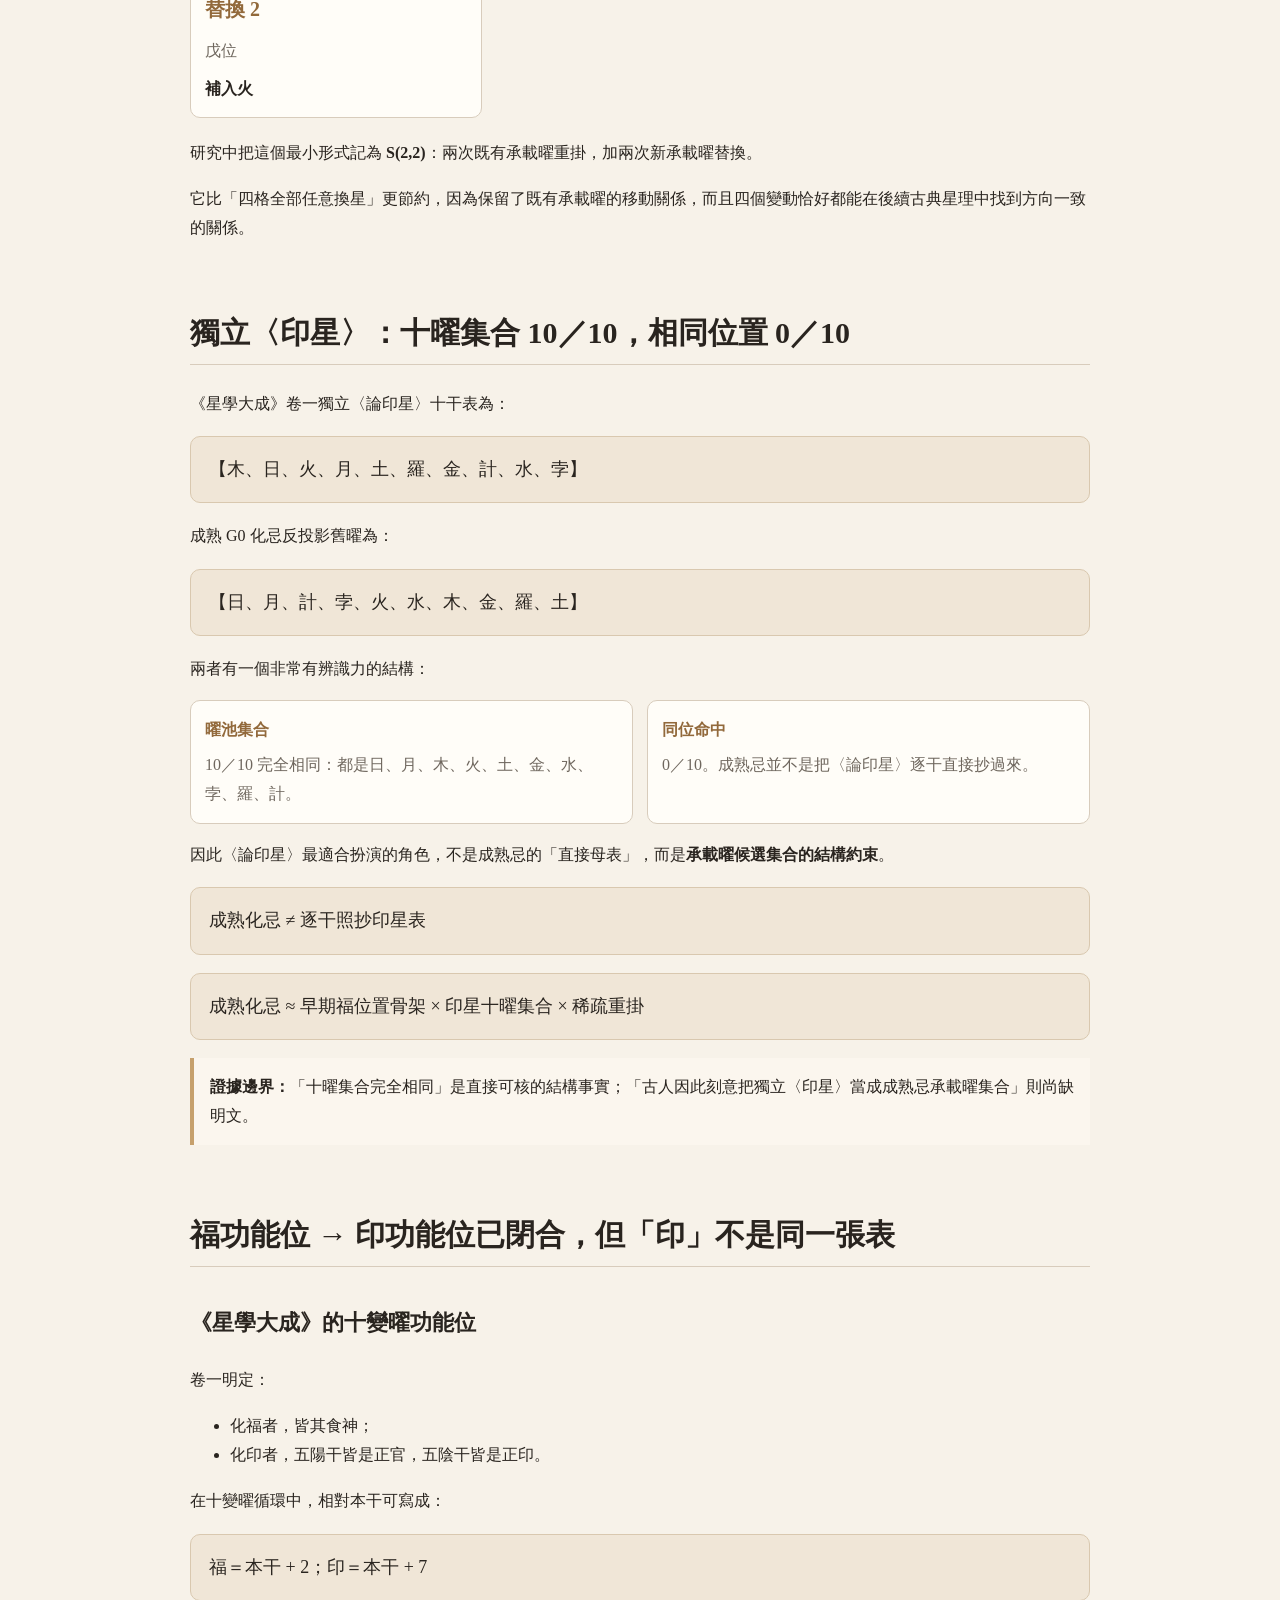
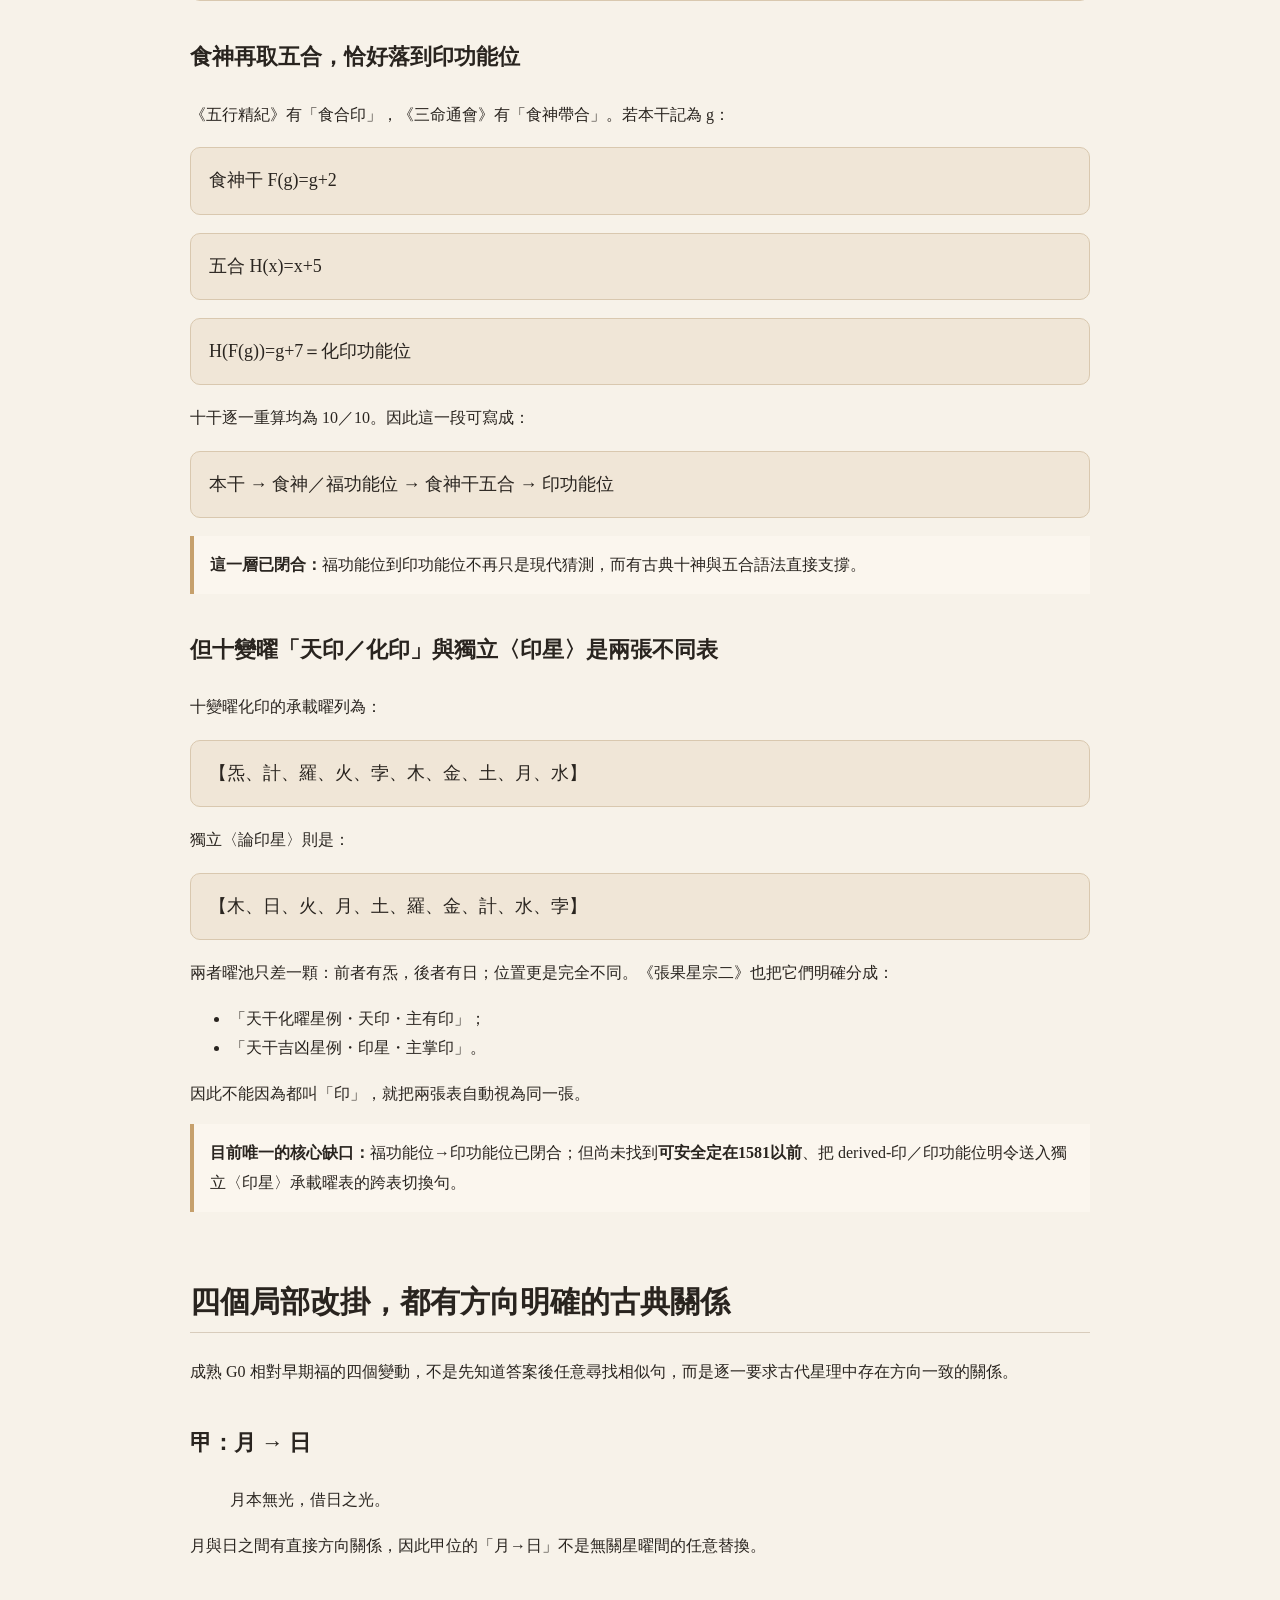
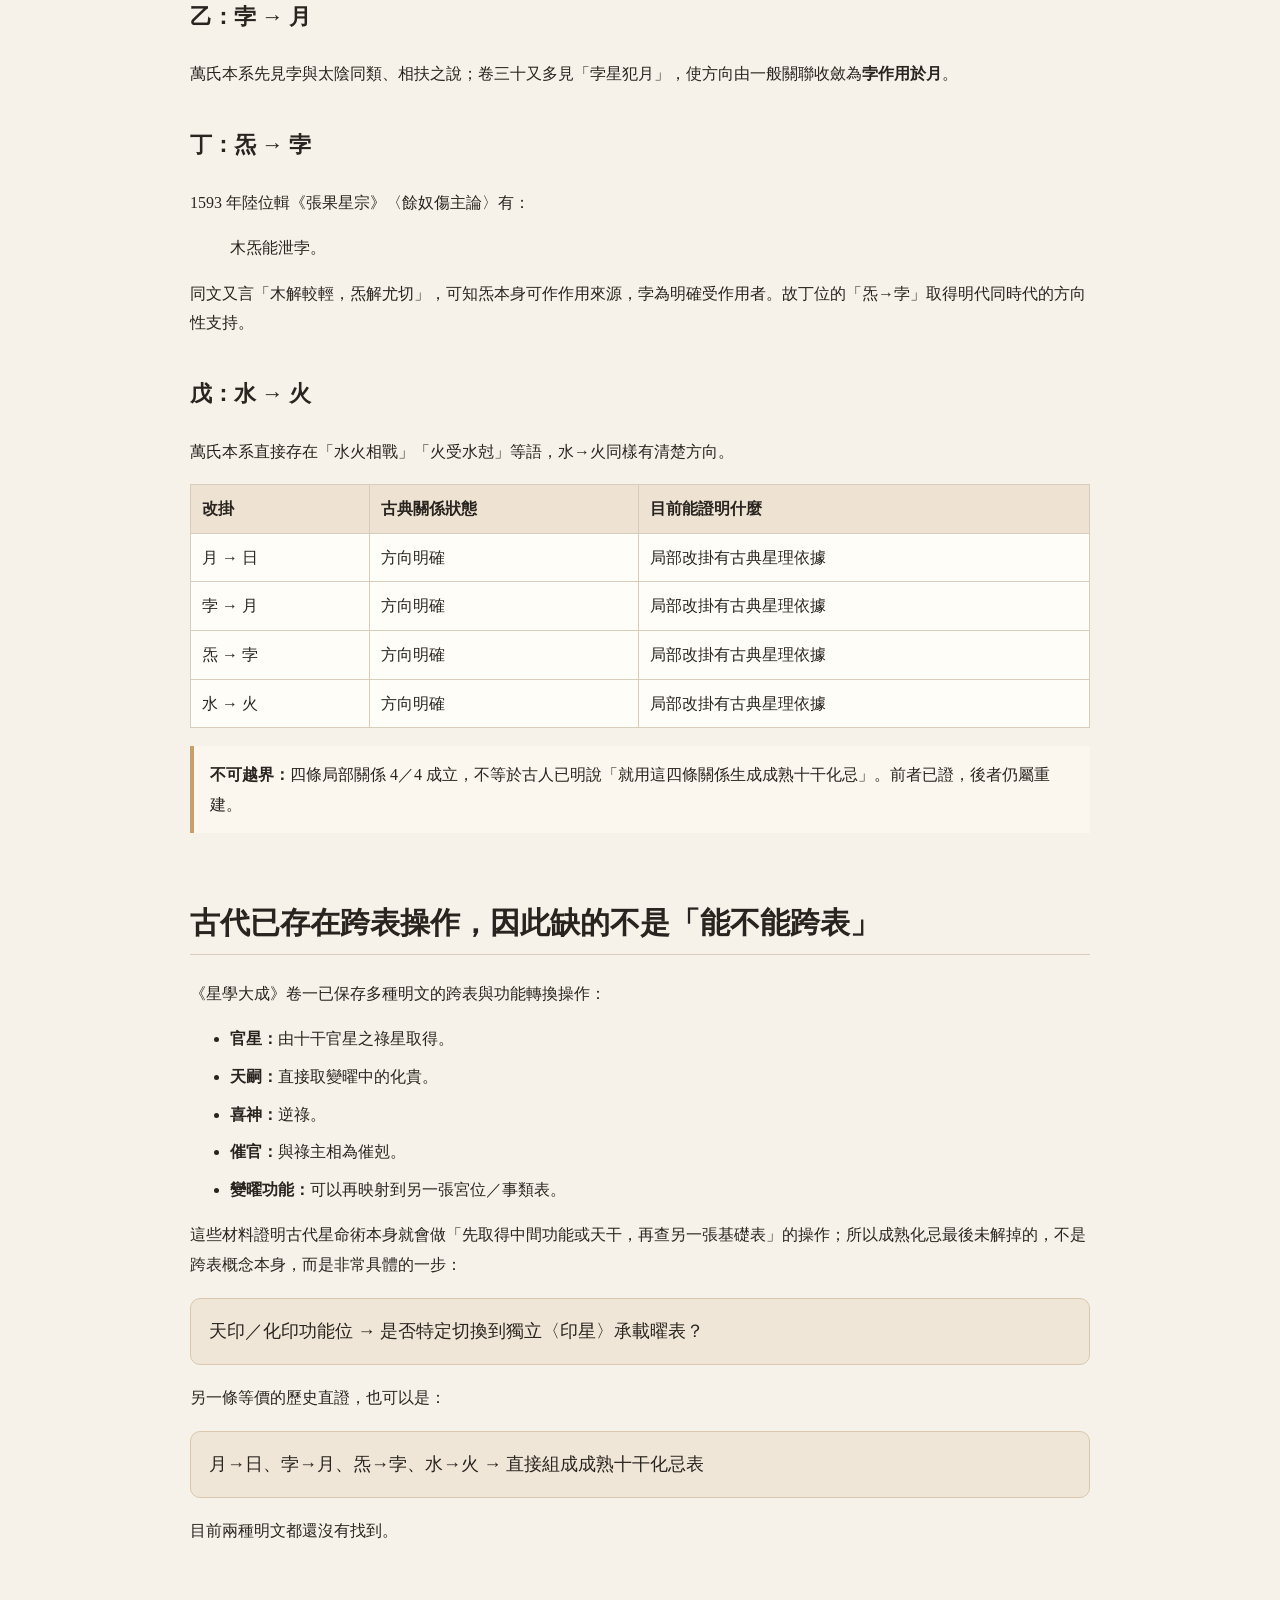
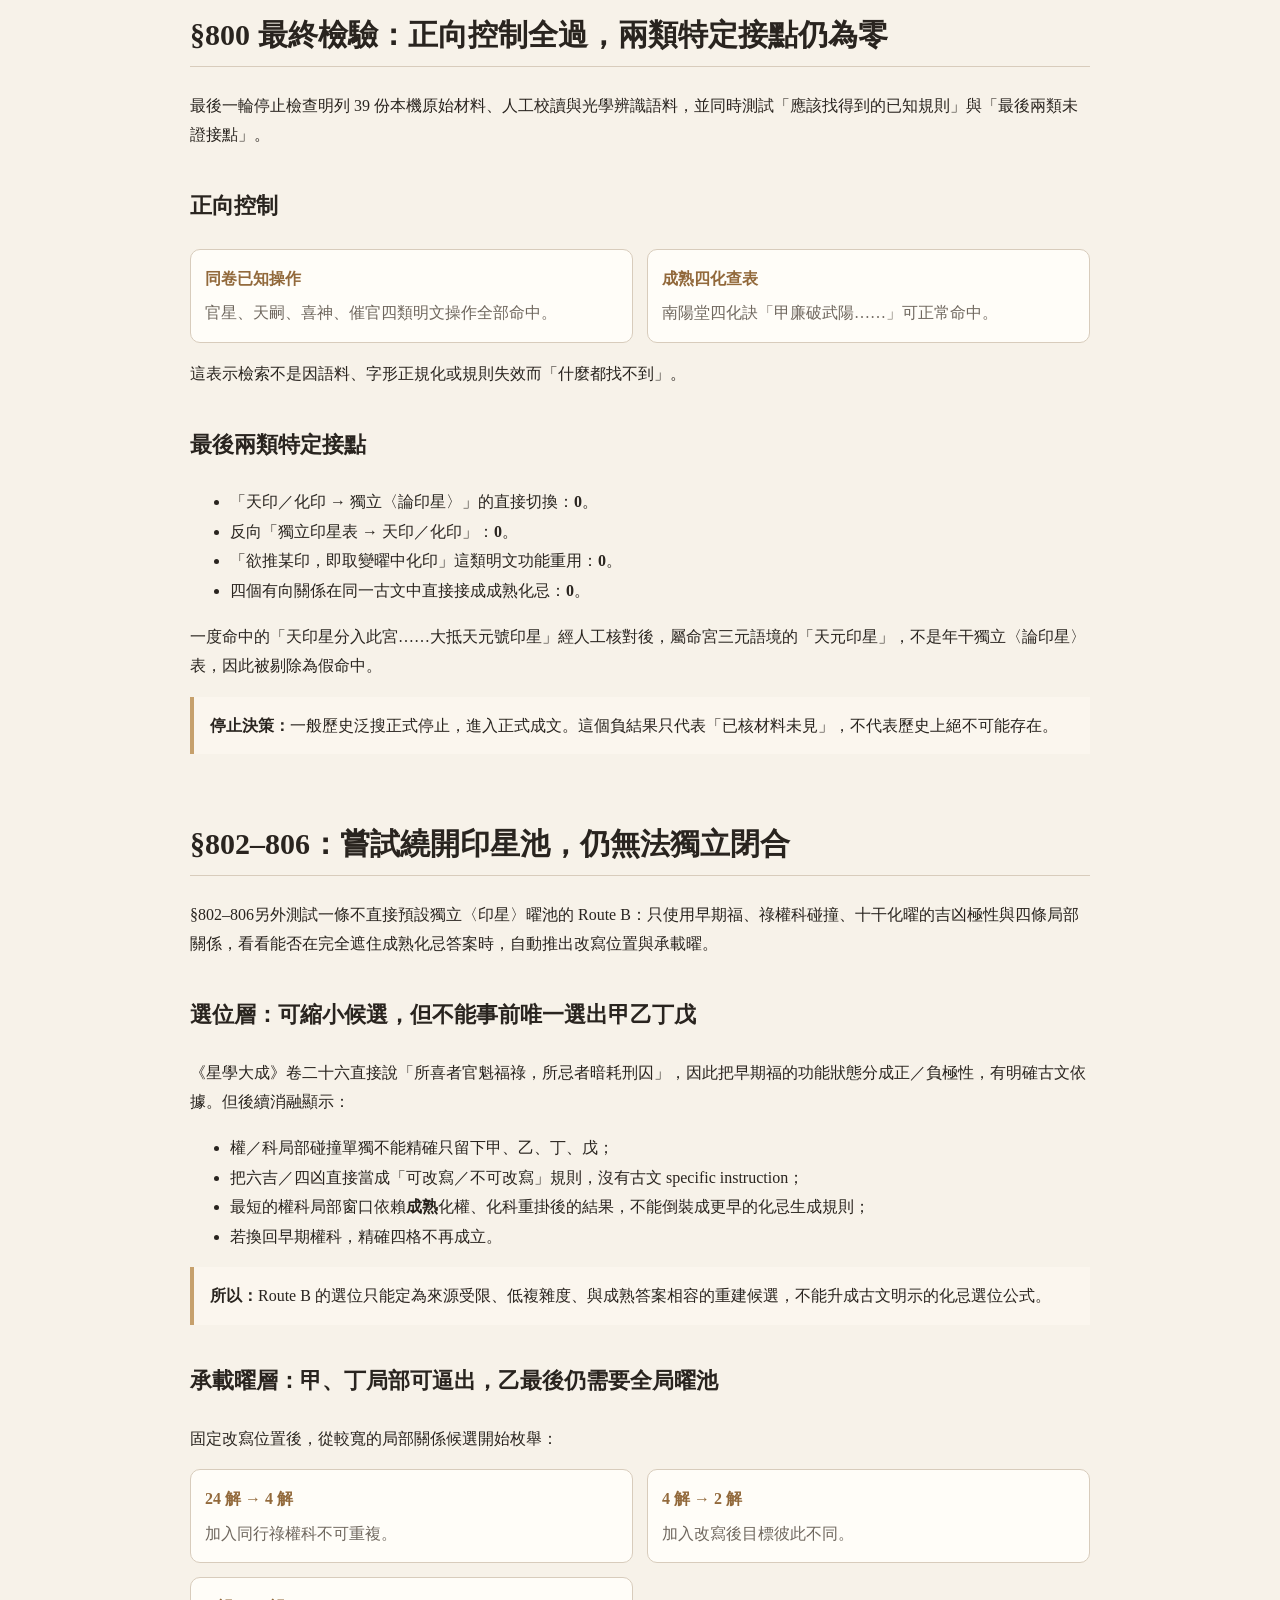
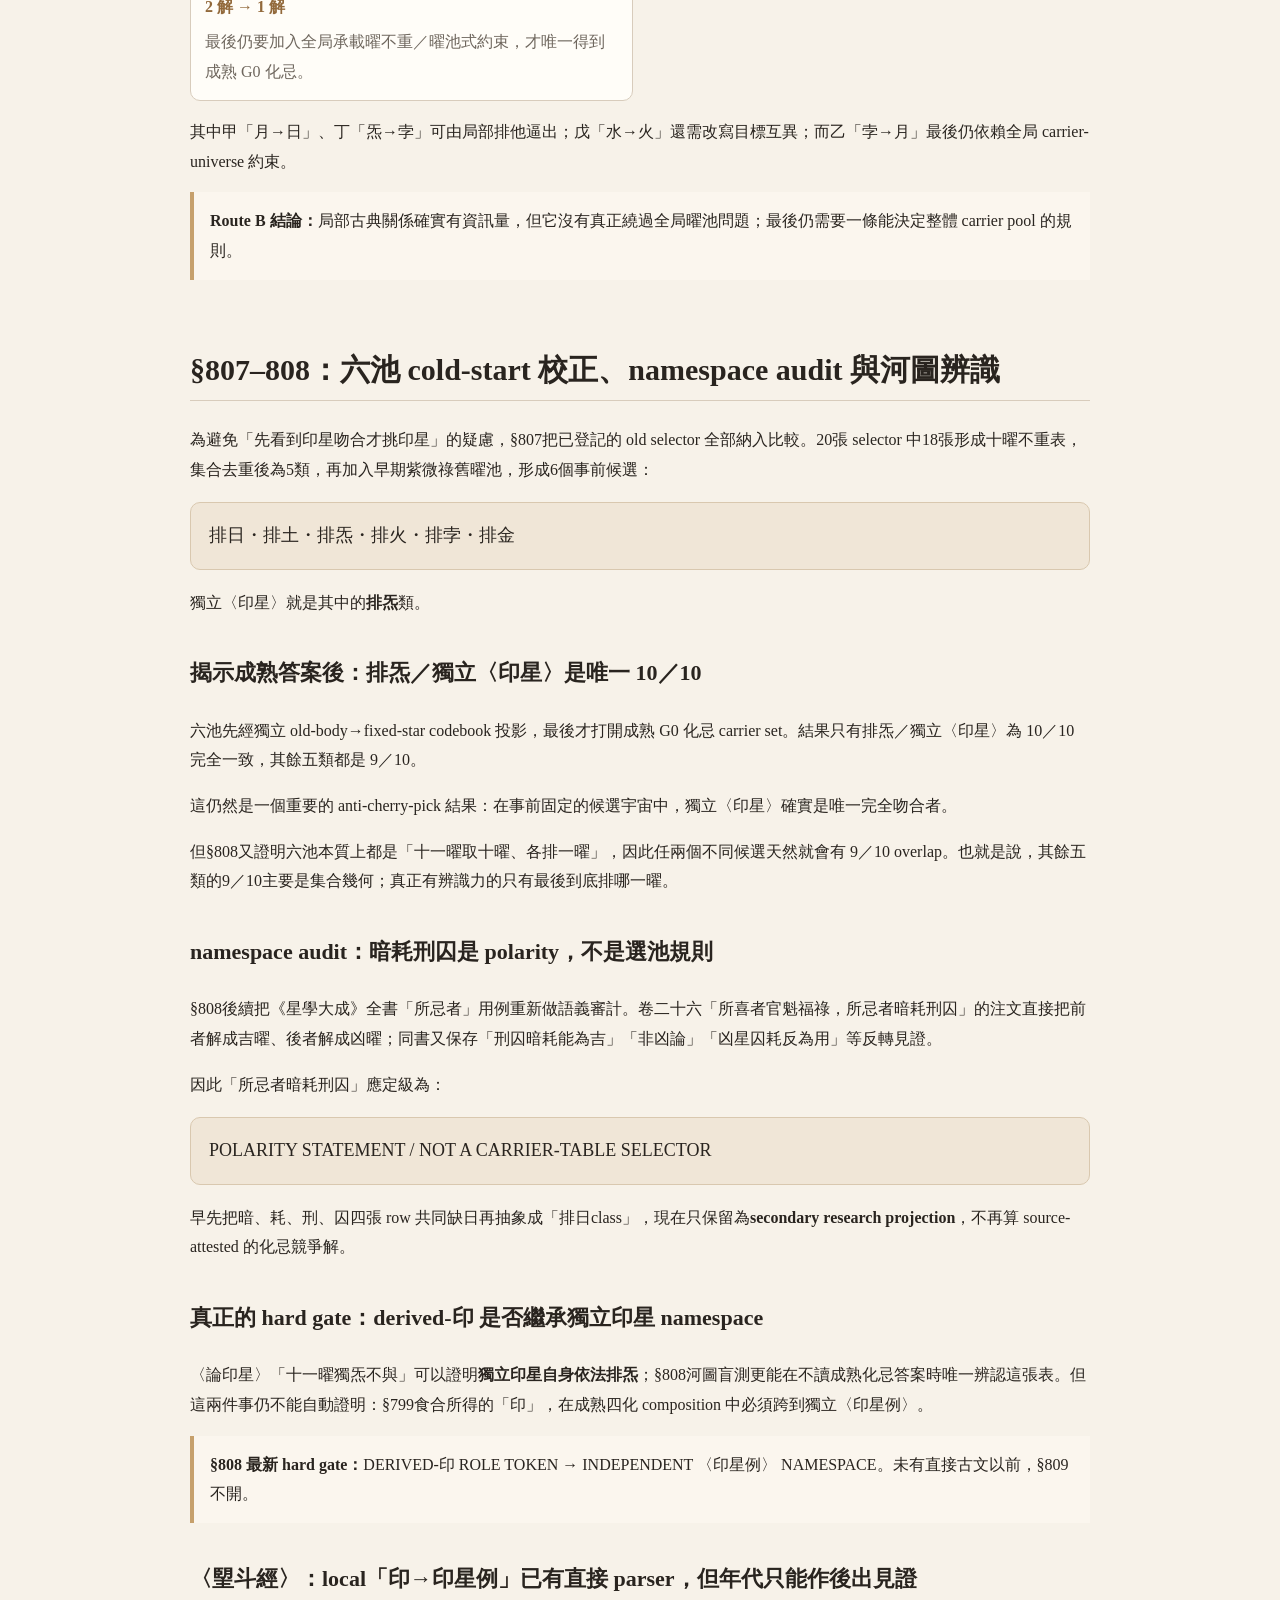
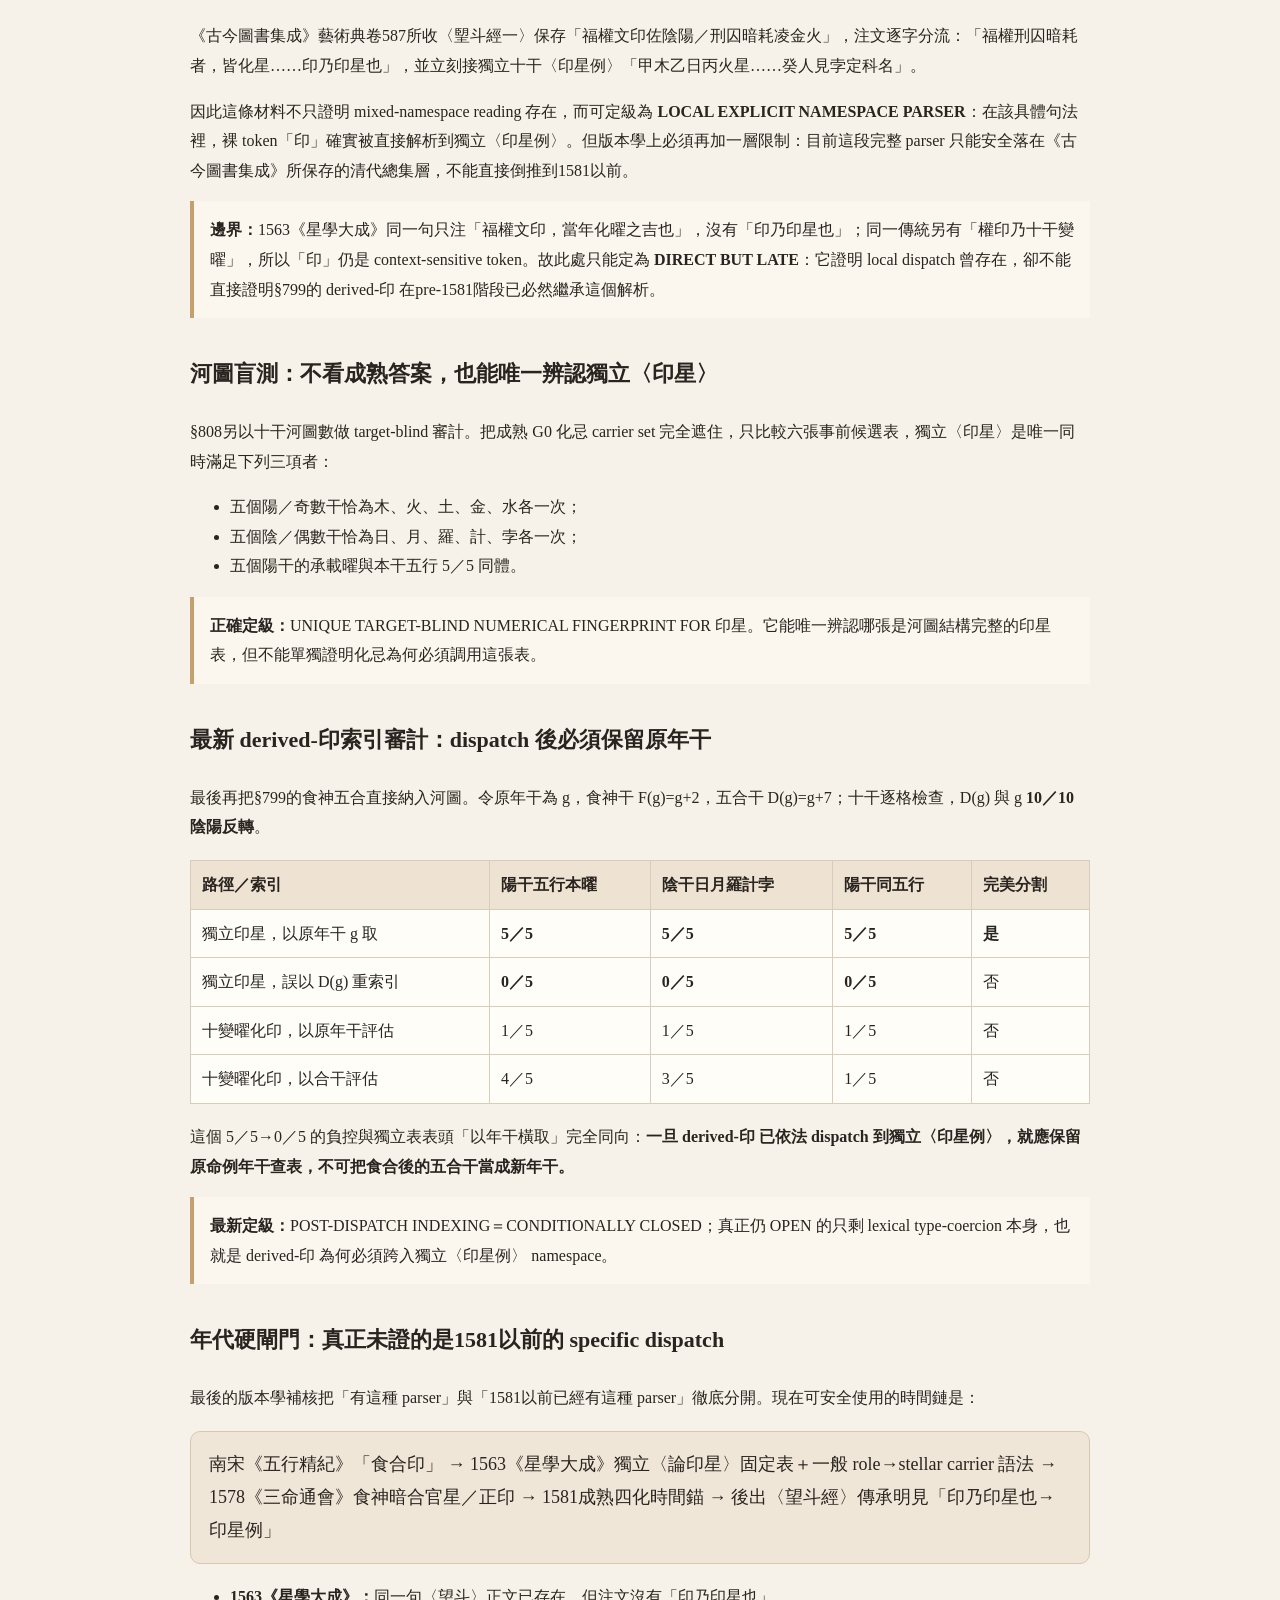
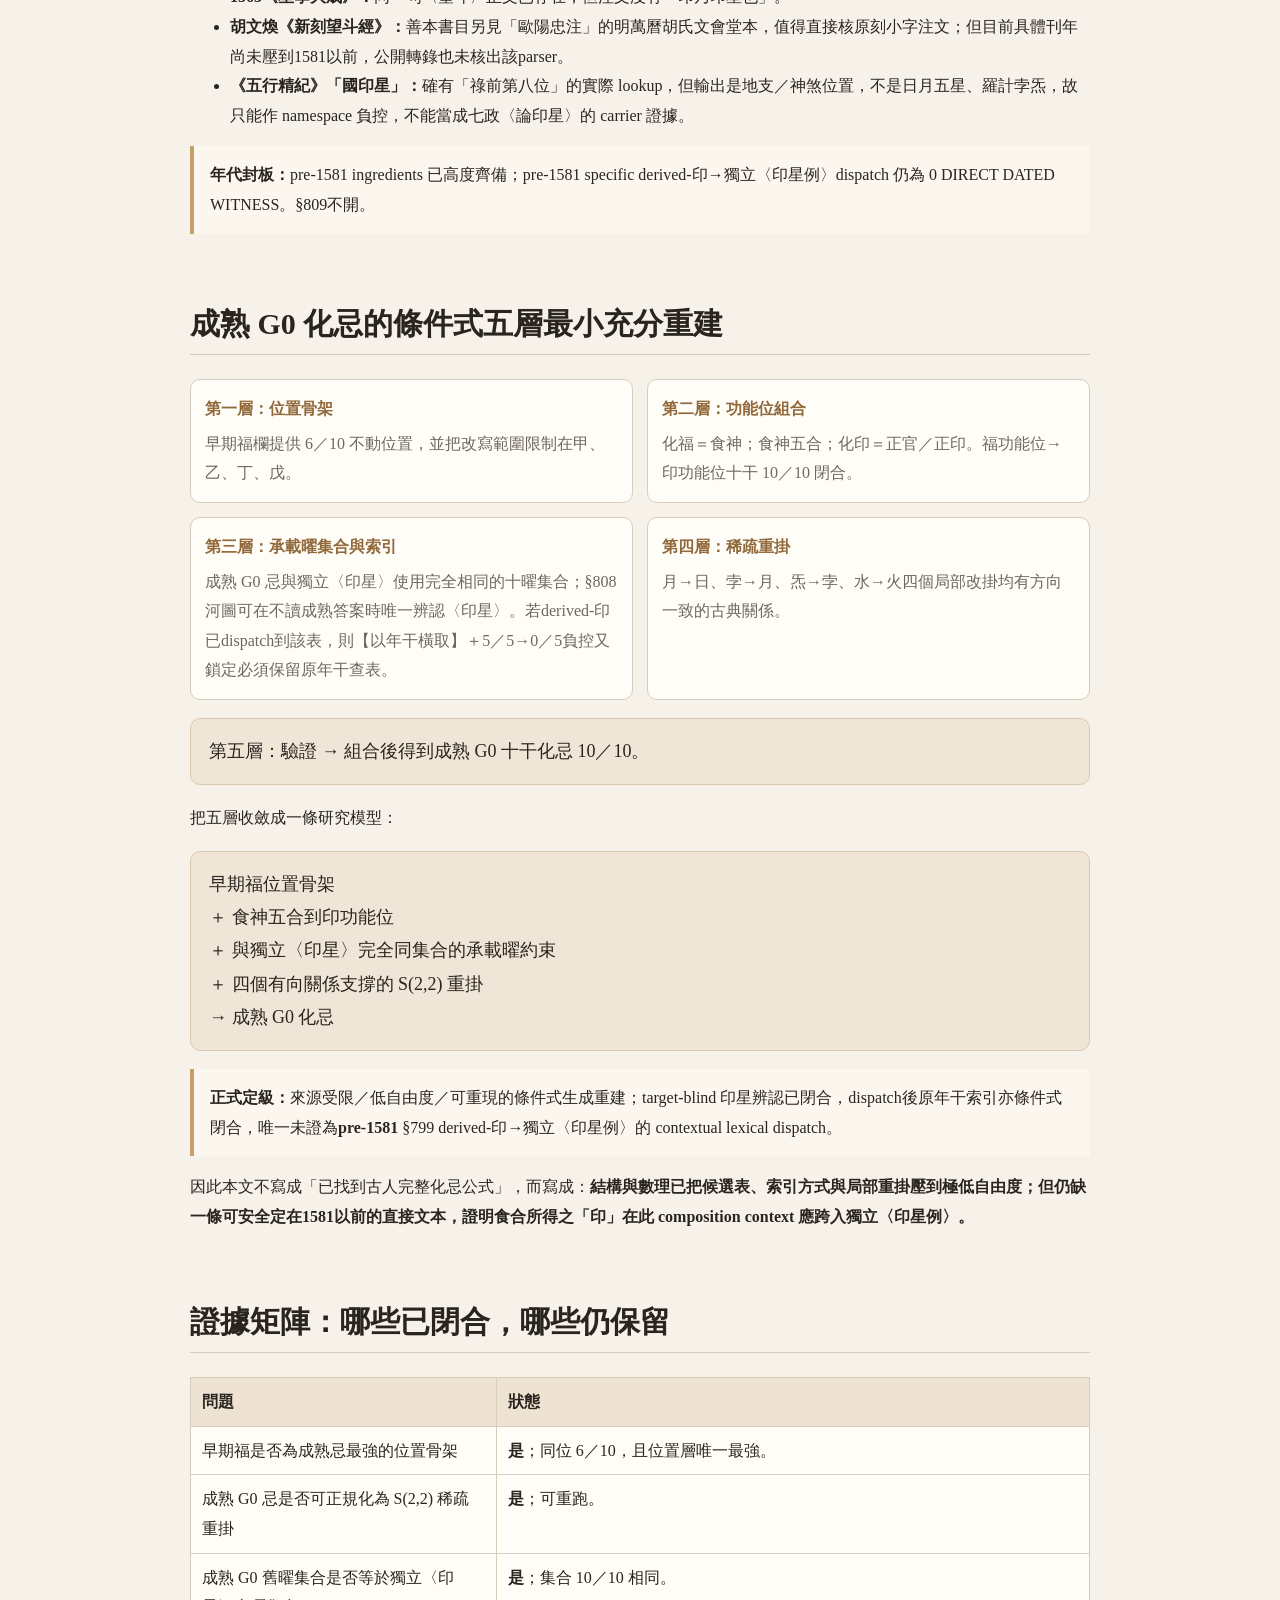
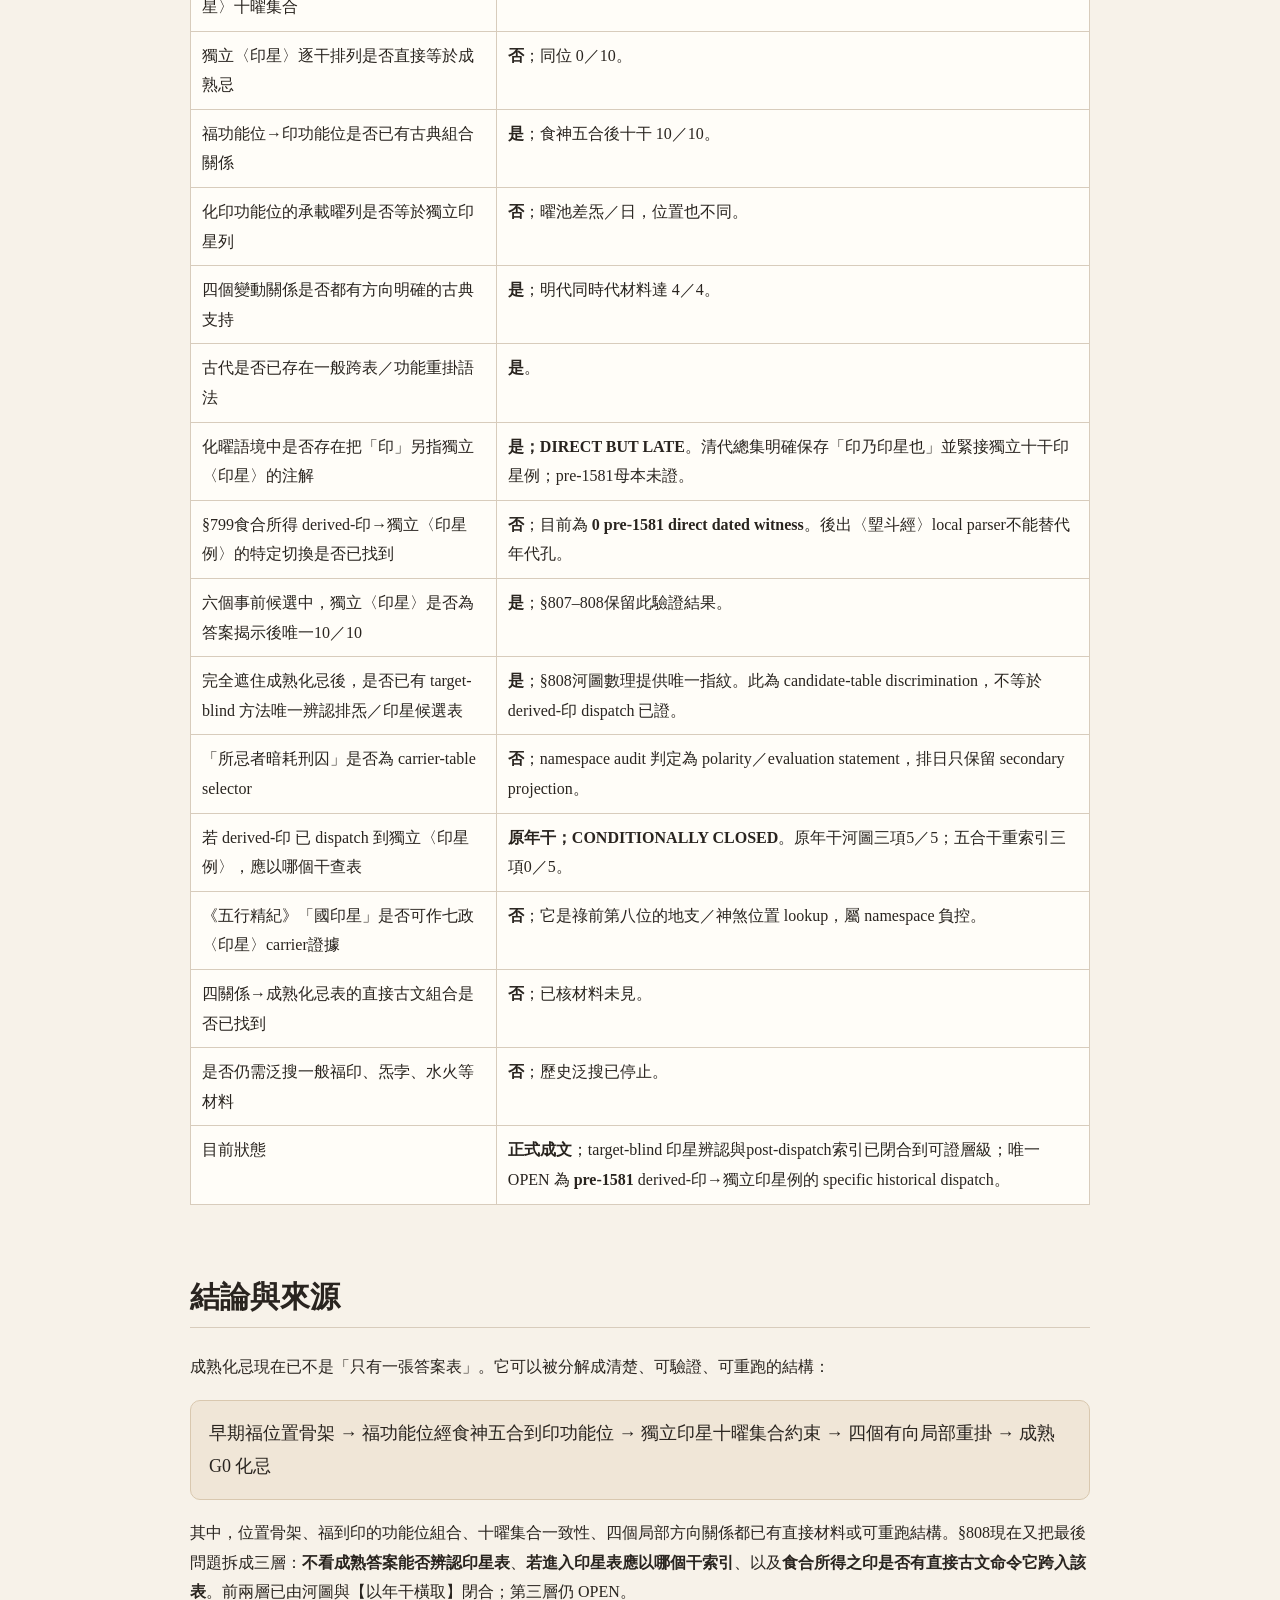
==== commit c25043be: "Publish Hua Ji v1.2 with Hetu fingerprint and pre-1581 dispatch evidence audit" ====
--- a/website/mature-hua-ji.html
+++ b/website/mature-hua-ji.html
@@ -3,7 +3,7 @@
 <head>
 <meta charset="utf-8">
 <meta name="viewport" content="width=device-width,initial-scale=1">
-<meta name="description" content="成熟化忌生成重建最新成文：條件式公式可完整重建《捷覽／全集》支成熟化忌10／10；但§807–808證明獨立印星只屬成熟答案揭示後唯一完全吻合，遮住答案時排日仍是古典競爭解，target-blind pool selector尚未閉合。">
+<meta name="description" content="成熟化忌生成重建最新成文：河圖已能在不讀成熟化忌答案時唯一辨認獨立印星，dispatch後亦鎖定保留原年干查表；年代補核顯示1581以前的derived-印→獨立印星例specific dispatch仍無直接可定年見證。">
 <title>成熟化忌的生成重建｜紫微衡觀研究</title>
 <link rel="stylesheet" href="./assets/anxing-four-hua.css?v=4">
 <link rel="canonical" href="https://ziweihengguan-coder.github.io/ziweihengguan-research/mature-hua-ji.html">
@@ -11,7 +11,7 @@
 <meta property="og:type" content="article">
 <meta property="og:site_name" content="紫微衡觀研究">
 <meta property="og:title" content="成熟化忌的生成重建">
-<meta property="og:description" content="公式可條件式重建成熟化忌10／10；獨立印星為揭示答案後唯一完全吻合，但遮住答案後排日仍是競爭解，選池規則尚未直證。">
+<meta property="og:description" content="公式可條件式重建成熟化忌10／10；河圖已target-blind辨認印星，dispatch後原年干索引亦條件式閉合。唯一未證為1581以前derived-印到獨立印星例的specific historical dispatch。">
 <meta property="og:url" content="https://ziweihengguan-coder.github.io/ziweihengguan-research/mature-hua-ji.html">
 </head>
 <body>
@@ -23,12 +23,12 @@
 <header class="hero">
 <p class="eyebrow">紫微斗數・四化源流研究</p>
 <h1>成熟化忌的生成重建</h1>
-<p class="subtitle">從早期福欄的位置骨架、食神五合到印功能位，再以獨立〈印星〉作條件式候選曜池，配合四個有向古典關係重建成熟化忌10／10；同時保留§808尚未閉合的盲選曜池問題。</p>
+<p class="subtitle">從早期福欄位置骨架、食神五合到印功能位、河圖辨認獨立〈印星〉，再以四個有向關係重建成熟化忌10／10；§808年代補核後，唯一未閉合已收斂為1581以前derived-印跨入獨立〈印星例〉的直接可定年見證。</p>
 <div class="hero-tags">
 <span>低自由度重建</span>
 <span>四格稀疏重掛</span>
 <span>古典關係 4／4</span>
-<span>盲選曜池仍未閉合</span>
+<span>唯一缺口：pre-1581 derived-印跨表明文</span>
 </div>
 <button class="print-action" id="print" type="button">列印文章</button>
 </header>
@@ -42,7 +42,7 @@
 
 <main>
 <article>
-<p class="lede">成熟化忌目前已有一條來源受限、低自由度且可重跑的條件式生成公式：給定獨立〈印星〉候選曜池後，早期福欄位置骨架、福→印功能位與四個有向關係可以完整閉合成熟 G0 化忌 10／10。但§807–808進一步證明：獨立〈印星〉只是成熟答案揭示後六候選中唯一完全吻合；完全遮住答案時，現存古典規則尚不能唯一選出排炁，而且「所忌者暗耗刑囚」反而先把排日推成真正競爭解。</p>
+<p class="lede">成熟化忌目前已有一條來源受限、低自由度且可重跑的條件式生成公式。§808之後，河圖已能在完全不讀成熟 G0 化忌答案時，從既存候選表中唯一辨認獨立〈印星〉；namespace audit又證明「所忌者暗耗刑囚」只是吉凶／喜忌 polarity，不是選池規則。derived-印索引審計再證：若食合所得之「印」已依法 dispatch 到獨立〈印星例〉，就必須保留原年干查表；誤以五合干重索引會讓河圖三項指標由 5／5 全降為 0／5。最後的版本學補核則把年代邊界鎖死：清代《古今圖書集成》雖直接保存「印乃印星也→印星例」parser，但1563《星學大成》同句沒有這個注文；因此唯一仍未閉合的是<strong>1581以前 derived-印→獨立印星例的 specific historical dispatch</strong>。</p>
 
 <p class="formula-note"><strong>本文用語：</strong>「位置骨架」指哪些天干位置保留、哪些位置改寫；「功能位」指福、印、囚、權等十變曜功能；「承載曜」指日月五星四餘或紫微固定星等實際星曜；「曜池」指允許使用的星曜集合。G0 是本文對《捷覽／全集》成熟化忌支的研究代號，不是古籍原名。</p>
 
@@ -58,7 +58,7 @@
 <a href="#chapter-7">古代已有跨表操作語法</a>
 <a href="#chapter-8">最終檢驗與停止條件</a>
 <a href="#chapter-9">§802–806：繞開印星池的嘗試</a>
-<a href="#chapter-10">§807–808：六池 cold-start 校正</a>
+<a href="#chapter-10">§807–808：cold-start、namespace 與河圖</a>
 <a href="#chapter-11">成熟化忌的條件式五層重建</a>
 <a href="#chapter-12">證據矩陣</a>
 <a href="#chapter-13">結論與來源</a>
@@ -172,7 +172,7 @@
 <li>「天干吉凶星例・印星・主掌印」。</li>
 </ul>
 <p>因此不能因為都叫「印」，就把兩張表自動視為同一張。</p>
-<p class="formula-note"><strong>目前唯一的核心缺口：</strong>福功能位→印功能位已閉合；但「印功能位→獨立〈印星〉承載曜表」尚未找到直接的跨表切換句。</p>
+<p class="formula-note"><strong>目前唯一的核心缺口：</strong>福功能位→印功能位已閉合；但尚未找到<strong>可安全定在1581以前</strong>、把 derived-印／印功能位明令送入獨立〈印星〉承載曜表的跨表切換句。</p>
 </section>
 
 <section id="chapter-6">
@@ -273,7 +273,7 @@
 </section>
 
 <section id="chapter-10">
-<h2>§807–808：六池 cold-start 校正，排日成為真正競爭解</h2>
+<h2>§807–808：六池 cold-start 校正、namespace audit 與河圖辨識</h2>
 <p>為避免「先看到印星吻合才挑印星」的疑慮，§807把已登記的 old selector 全部納入比較。20張 selector 中18張形成十曜不重表，集合去重後為5類，再加入早期紫微祿舊曜池，形成6個事前候選：</p>
 <div class="formula">排日・排土・排炁・排火・排孛・排金</div>
 <p>獨立〈印星〉就是其中的<strong>排炁</strong>類。</p>
@@ -283,17 +283,55 @@
 <p>這仍然是一個重要的 anti-cherry-pick 結果：在事前固定的候選宇宙中，獨立〈印星〉確實是唯一完全吻合者。</p>
 <p>但§808又證明六池本質上都是「十一曜取十曜、各排一曜」，因此任兩個不同候選天然就會有 9／10 overlap。也就是說，其餘五類的9／10主要是集合幾何；真正有辨識力的只有最後到底排哪一曜。</p>
 
-<h3>完全遮住成熟化忌後：目前仍不能唯一選出排炁</h3>
-<p>如果不讀成熟答案，只要求「既存古典 selector、十曜不重、可以完整投影」，六池全部保留。若再加「離早期福改動最少」，也只得到排日／排火並列，仍不是排炁。</p>
-<p>更關鍵的是，《星學大成》直接說：</p>
-<blockquote>所忌者暗耗刑囚。</blockquote>
-<p>暗、耗、刑、囚四張十干表在六個候選中全部屬同一個<strong>排日</strong>類。因此若真的把成熟化忌完全遮住，只按目前最直接的「忌」語義讀古書，第一個被推出的反而是排日。</p>
-<p class="formula-note"><strong>這不證成熟化忌應採排日。</strong>它證明的是：目前不存在一條「因為叫忌，所以自然應選獨立印星／排炁」的盲選規則。</p>
-
-<h3>真正的硬 gate</h3>
-<p>〈論印星〉「十一曜獨炁不與」只能證明<strong>印星這一池自身依法排炁</strong>；它不能證明<strong>化忌依法必須選印星</strong>。</p>
-<p class="callout"><strong>§808 最終判語：</strong>完全遮住成熟化忌後，現存古典規則尚不能唯一選出排炁；獨立〈印星〉只能被證明「自身依法必排炁」，不能被證明「化忌依法必選印星」。</p>
-<p>未來若要真正關掉這個問題，新證據不能只是再次證明「印星＝排炁」，而必須說明為何捨天印／化印以及目前更直接的排日競爭路徑，另取獨立〈印星〉；或者提供同等強度的 specific composition，使排日被古典 operator 排除、排炁在不看答案時被唯一選中。</p>
+<h3>namespace audit：暗耗刑囚是 polarity，不是選池規則</h3>
+<p>§808後續把《星學大成》全書「所忌者」用例重新做語義審計。卷二十六「所喜者官魁福祿，所忌者暗耗刑囚」的注文直接把前者解成吉曜、後者解成凶曜；同書又保存「刑囚暗耗能為吉」「非凶論」「凶星囚耗反為用」等反轉見證。</p>
+<p>因此「所忌者暗耗刑囚」應定級為：</p>
+<div class="formula">POLARITY STATEMENT / NOT A CARRIER-TABLE SELECTOR</div>
+<p>早先把暗、耗、刑、囚四張 row 共同缺日再抽象成「排日class」，現在只保留為<strong>secondary research projection</strong>，不再算 source-attested 的化忌競爭解。</p>
+
+<h3>真正的 hard gate：derived-印 是否繼承獨立印星 namespace</h3>
+<p>〈論印星〉「十一曜獨炁不與」可以證明<strong>獨立印星自身依法排炁</strong>；§808河圖盲測更能在不讀成熟化忌答案時唯一辨認這張表。但這兩件事仍不能自動證明：§799食合所得的「印」，在成熟四化 composition 中必須跨到獨立〈印星例〉。</p>
+<p class="callout"><strong>§808 最新 hard gate：</strong>DERIVED-印 ROLE TOKEN → INDEPENDENT 〈印星例〉 NAMESPACE。未有直接古文以前，§809不開。</p>
+
+<h3>〈朢斗經〉：local「印→印星例」已有直接 parser，但年代只能作後出見證</h3>
+<p>《古今圖書集成》藝術典卷587所收〈朢斗經一〉保存「福權文印佐陰陽／刑囚暗耗凌金火」，注文逐字分流：「福權刑囚暗耗者，皆化星……印乃印星也」，並立刻接獨立十干〈印星例〉「甲木乙日丙火星……癸人見孛定科名」。</p>
+<p>因此這條材料不只證明 mixed-namespace reading 存在，而可定級為 <strong>LOCAL EXPLICIT NAMESPACE PARSER</strong>：在該具體句法裡，裸 token「印」確實被直接解析到獨立〈印星例〉。但版本學上必須再加一層限制：目前這段完整 parser 只能安全落在《古今圖書集成》所保存的清代總集層，不能直接倒推到1581以前。</p>
+<p class="formula-note"><strong>邊界：</strong>1563《星學大成》同一句只注「福權文印，當年化曜之吉也」，沒有「印乃印星也」；同一傳統另有「權印乃十干變曜」，所以「印」仍是 context-sensitive token。故此處只能定為 <strong>DIRECT BUT LATE</strong>：它證明 local dispatch 曾存在，卻不能直接證明§799的 derived-印 在pre-1581階段已必然繼承這個解析。</p>
+
+<h3>河圖盲測：不看成熟答案，也能唯一辨認獨立〈印星〉</h3>
+<p>§808另以十干河圖數做 target-blind 審計。把成熟 G0 化忌 carrier set 完全遮住，只比較六張事前候選表，獨立〈印星〉是唯一同時滿足下列三項者：</p>
+<ul>
+<li>五個陽／奇數干恰為木、火、土、金、水各一次；</li>
+<li>五個陰／偶數干恰為日、月、羅、計、孛各一次；</li>
+<li>五個陽干的承載曜與本干五行 5／5 同體。</li>
+</ul>
+<p class="callout"><strong>正確定級：</strong>UNIQUE TARGET-BLIND NUMERICAL FINGERPRINT FOR 印星。它能唯一辨認哪張是河圖結構完整的印星表，但不能單獨證明化忌為何必須調用這張表。</p>
+
+<h3>最新 derived-印索引審計：dispatch 後必須保留原年干</h3>
+<p>最後再把§799的食神五合直接納入河圖。令原年干為 g，食神干 F(g)=g+2，五合干 D(g)=g+7；十干逐格檢查，D(g) 與 g <strong>10／10陰陽反轉</strong>。</p>
+<div class="table-wrap">
+<table>
+<thead><tr><th>路徑／索引</th><th>陽干五行本曜</th><th>陰干日月羅計孛</th><th>陽干同五行</th><th>完美分割</th></tr></thead>
+<tbody>
+<tr><td>獨立印星，以原年干 g 取</td><td><strong>5／5</strong></td><td><strong>5／5</strong></td><td><strong>5／5</strong></td><td><strong>是</strong></td></tr>
+<tr><td>獨立印星，誤以 D(g) 重索引</td><td><strong>0／5</strong></td><td><strong>0／5</strong></td><td><strong>0／5</strong></td><td>否</td></tr>
+<tr><td>十變曜化印，以原年干評估</td><td>1／5</td><td>1／5</td><td>1／5</td><td>否</td></tr>
+<tr><td>十變曜化印，以合干評估</td><td>4／5</td><td>3／5</td><td>1／5</td><td>否</td></tr>
+</tbody>
+</table>
+</div>
+<p>這個 5／5→0／5 的負控與獨立表表頭「以年干橫取」完全同向：<strong>一旦 derived-印 已依法 dispatch 到獨立〈印星例〉，就應保留原命例年干查表，不可把食合後的五合干當成新年干。</strong></p>
+<p class="formula-note"><strong>最新定級：</strong>POST-DISPATCH INDEXING＝CONDITIONALLY CLOSED；真正仍 OPEN 的只剩 lexical type-coercion 本身，也就是 derived-印 為何必須跨入獨立〈印星例〉 namespace。</p>
+
+<h3>年代硬閘門：真正未證的是1581以前的 specific dispatch</h3>
+<p>最後的版本學補核把「有這種 parser」與「1581以前已經有這種 parser」徹底分開。現在可安全使用的時間鏈是：</p>
+<div class="formula">南宋《五行精紀》「食合印」 → 1563《星學大成》獨立〈論印星〉固定表＋一般 role→stellar carrier 語法 → 1578《三命通會》食神暗合官星／正印 → 1581成熟四化時間錨 → 後出〈望斗經〉傳承明見「印乃印星也→印星例」</div>
+<ul>
+<li><strong>1563《星學大成》：</strong>同一句〈望斗〉正文已存在，但注文沒有「印乃印星也」。</li>
+<li><strong>胡文煥《新刻望斗經》：</strong>善本書目另見「歐陽忠注」的明萬曆胡氏文會堂本，值得直接核原刻小字注文；但目前具體刊年尚未壓到1581以前，公開轉錄也未核出該parser。</li>
+<li><strong>《五行精紀》「國印星」：</strong>確有「祿前第八位」的實際 lookup，但輸出是地支／神煞位置，不是日月五星、羅計孛炁，故只能作 namespace 負控，不能當成七政〈論印星〉的 carrier 證據。</li>
+</ul>
+<p class="callout"><strong>年代封板：</strong>pre-1581 ingredients 已高度齊備；pre-1581 specific derived-印→獨立〈印星例〉dispatch 仍為 0 DIRECT DATED WITNESS。§809不開。</p>
 </section>
 
 <section id="chapter-11">
@@ -301,15 +339,15 @@
 <div class="status-grid">
 <div><b>第一層：位置骨架</b><span>早期福欄提供 6／10 不動位置，並把改寫範圍限制在甲、乙、丁、戊。</span></div>
 <div><b>第二層：功能位組合</b><span>化福＝食神；食神五合；化印＝正官／正印。福功能位→印功能位十干 10／10 閉合。</span></div>
-<div><b>第三層：條件式承載曜集合約束</b><span>成熟 G0 忌與獨立〈印星〉使用完全相同的十曜集合；§807–808證明它是六個事前候選中答案揭示後唯一10／10 exact fit，但尚不是 target-blind selector。</span></div>
+<div><b>第三層：承載曜集合與索引</b><span>成熟 G0 忌與獨立〈印星〉使用完全相同的十曜集合；§808河圖可在不讀成熟答案時唯一辨認〈印星〉。若derived-印已dispatch到該表，則【以年干橫取】＋5／5→0／5負控又鎖定必須保留原年干查表。</span></div>
 <div><b>第四層：稀疏重掛</b><span>月→日、孛→月、炁→孛、水→火四個局部改掛均有方向一致的古典關係。</span></div>
 </div>
 <div class="formula">第五層：驗證 → 組合後得到成熟 G0 十干化忌 10／10。</div>
 
 <p>把五層收斂成一條研究模型：</p>
 <div class="formula">早期福位置骨架<br>＋ 食神五合到印功能位<br>＋ 與獨立〈印星〉完全同集合的承載曜約束<br>＋ 四個有向關係支撐的 S(2,2) 重掛<br>→ 成熟 G0 化忌</div>
-<p class="callout"><strong>正式定級：</strong>來源受限／低自由度／可重現的條件式生成重建；獨立〈印星〉是成熟答案揭示後唯一完全吻合的候選，但不看答案時的選池規則仍未閉合。</p>
-<p>因此本文不寫成「已找到古人完整化忌公式」，而寫成：<strong>給定獨立〈印星〉候選曜池後，公式可完整生成成熟化忌10／10；但為何古人應事前選這一池，以及是否真的依此編表，仍未取得直接古文。</strong></p>
+<p class="callout"><strong>正式定級：</strong>來源受限／低自由度／可重現的條件式生成重建；target-blind 印星辨認已閉合，dispatch後原年干索引亦條件式閉合，唯一未證為<strong>pre-1581</strong> §799 derived-印→獨立〈印星例〉的 contextual lexical dispatch。</p>
+<p>因此本文不寫成「已找到古人完整化忌公式」，而寫成：<strong>結構與數理已把候選表、索引方式與局部重掛壓到極低自由度；但仍缺一條可安全定在1581以前的直接文本，證明食合所得之「印」在此 composition context 應跨入獨立〈印星例〉。</strong></p>
 </section>
 
 <section id="chapter-12">
@@ -326,13 +364,16 @@
 <tr><td>化印功能位的承載曜列是否等於獨立印星列</td><td><strong>否</strong>；曜池差炁／日，位置也不同。</td></tr>
 <tr><td>四個變動關係是否都有方向明確的古典支持</td><td><strong>是</strong>；明代同時代材料達 4／4。</td></tr>
 <tr><td>古代是否已存在一般跨表／功能重掛語法</td><td><strong>是</strong>。</td></tr>
-<tr><td>「天印／化印→獨立〈印星〉」的特定切換是否已找到</td><td><strong>否</strong>；已核材料未見。</td></tr>
+<tr><td>化曜語境中是否存在把「印」另指獨立〈印星〉的注解</td><td><strong>是；DIRECT BUT LATE</strong>。清代總集明確保存「印乃印星也」並緊接獨立十干印星例；pre-1581母本未證。</td></tr>
+<tr><td>§799食合所得 derived-印→獨立〈印星例〉的特定切換是否已找到</td><td><strong>否</strong>；目前為 <strong>0 pre-1581 direct dated witness</strong>。後出〈朢斗經〉local parser不能替代年代孔。</td></tr>
 <tr><td>六個事前候選中，獨立〈印星〉是否為答案揭示後唯一10／10</td><td><strong>是</strong>；§807–808保留此驗證結果。</td></tr>
-<tr><td>完全遮住成熟化忌後，是否已有古典規則唯一選出排炁／印星</td><td><strong>否</strong>；target-blind pool selector 仍開放。</td></tr>
-<tr><td>目前最直接的「所忌」語義是否形成競爭解</td><td><strong>是</strong>；暗、耗、刑、囚共同指向排日類。</td></tr>
+<tr><td>完全遮住成熟化忌後，是否已有 target-blind 方法唯一辨認排炁／印星候選表</td><td><strong>是</strong>；§808河圖數理提供唯一指紋。此為 candidate-table discrimination，不等於 derived-印 dispatch 已證。</td></tr>
+<tr><td>「所忌者暗耗刑囚」是否為 carrier-table selector</td><td><strong>否</strong>；namespace audit 判定為 polarity／evaluation statement，排日只保留 secondary projection。</td></tr>
+<tr><td>若 derived-印 已 dispatch 到獨立〈印星例〉，應以哪個干查表</td><td><strong>原年干；CONDITIONALLY CLOSED</strong>。原年干河圖三項5／5；五合干重索引三項0／5。</td></tr>
+<tr><td>《五行精紀》「國印星」是否可作七政〈印星〉carrier證據</td><td><strong>否</strong>；它是祿前第八位的地支／神煞位置 lookup，屬 namespace 負控。</td></tr>
 <tr><td>四關係→成熟化忌表的直接古文組合是否已找到</td><td><strong>否</strong>；已核材料未見。</td></tr>
 <tr><td>是否仍需泛搜一般福印、炁孛、水火等材料</td><td><strong>否</strong>；歷史泛搜已停止。</td></tr>
-<tr><td>目前狀態</td><td><strong>正式成文</strong>；條件式公式已閉合，target-blind pool selector／specific historical adoption仍保留。</td></tr>
+<tr><td>目前狀態</td><td><strong>正式成文</strong>；target-blind 印星辨認與post-dispatch索引已閉合到可證層級；唯一 OPEN 為 <strong>pre-1581</strong> derived-印→獨立印星例的 specific historical dispatch。</td></tr>
 </tbody>
 </table>
 </div>
@@ -342,14 +383,14 @@
 <h2>結論與來源</h2>
 <p>成熟化忌現在已不是「只有一張答案表」。它可以被分解成清楚、可驗證、可重跑的結構：</p>
 <div class="formula">早期福位置骨架 → 福功能位經食神五合到印功能位 → 獨立印星十曜集合約束 → 四個有向局部重掛 → 成熟 G0 化忌</div>
-<p>其中，位置骨架、福到印的功能位組合、十曜集合一致性、四個局部方向關係都已有直接材料或可重跑結構。但§808要求再分清兩件事：一是<strong>給定獨立〈印星〉候選曜池後，公式能否完整生成成熟化忌</strong>；二是<strong>完全不看成熟答案時，古典規則能否事前唯一選中這個曜池</strong>。現在前者成立，後者仍未閉合。</p>
+<p>其中，位置骨架、福到印的功能位組合、十曜集合一致性、四個局部方向關係都已有直接材料或可重跑結構。§808現在又把最後問題拆成三層：<strong>不看成熟答案能否辨認印星表</strong>、<strong>若進入印星表應以哪個干索引</strong>、以及<strong>食合所得之印是否有直接古文命令它跨入該表</strong>。前兩層已由河圖與【以年干橫取】閉合；第三層仍 OPEN。</p>
 <p>因此成熟化忌的最終判語更新為：</p>
-<p class="callout"><strong>條件式公式／結構重建已完成到低自由度並可重跑 10／10；target-blind pool selector 與 specific historical adoption bridge 仍未證。</strong></p>
+<p class="callout"><strong>條件式公式／結構重建已完成到低自由度並可重跑 10／10；target-blind 印星辨認已閉合，dispatch後原年干索引亦條件式閉合；唯一未證為 pre-1581 derived-印→獨立〈印星例〉的 specific historical adoption bridge。</strong></p>
 
 <h3>只有四類新材料值得重開來源研究</h3>
 <ol>
-<li>可定來源的古文或過渡表明寫「天印／化印所得功能位，再取獨立印星表」，並說明為何不用化印自身承載曜列；</li>
-<li>可定來源的古文或操作規則能在不讀成熟化忌答案時排除排日等競爭池，唯一選中排炁／獨立印星；</li>
+<li><strong>可安全定在1581以前</strong>的古文、注本、抄本、刊本或過渡表明寫「食合／食神帶合所得之印，再取獨立印星例」，或等價證明 derived-印 應進入獨立〈印星例〉；</li>
+<li>可定來源的古文直接說明此 derived-印 的 namespace／table-switch，且能辨別於十變曜「天印／化印」自身承載曜列；</li>
 <li>可定來源的古文直接把月→日、孛→月、炁→孛、水→火四個關係組成成熟十干化忌；</li>
 <li>新的原件提供同等強度、足以改變現有證據矩陣的直接組合關係。</li>
 </ol>
@@ -364,6 +405,9 @@
 <p><strong>《五行精紀》與《三命通會》。</strong>提供「食合印」「食神帶合」，使福功能位經食神五合到印功能位可逐干閉合。</p>
 <p><strong>1593 陸位輯《張果星宗》及同時代星學材料。</strong>補足炁→孛等局部有向關係，使四個變動位置在明代同時代材料中達 4／4。</p>
 <p><strong>《張果星宗二》／《古今圖書集成》所保存的兩類印表。</strong>明確區分「天干化曜星例・天印」與「天干吉凶星例・印星」，因此不能只因同名「印」而合併兩張表。</p>
+<p><strong>《古今圖書集成》藝術典卷587〈朢斗經一〉。</strong>在「福權文印／刑囚暗耗」同一語境下注「福權刑囚暗耗者，皆化星……印乃印星也」，並緊接獨立十干印星例，證明 mixed-namespace reading 有直接注文見證；但版本學上只能定為 <strong>DIRECT BUT LATE</strong>，不能倒推1581以前。</p>
+<p><strong>胡文煥《新刻望斗經》「歐陽忠注」書目線。</strong>明萬曆胡氏文會堂刻本值得直接核原刻小字注文；目前刊年與parser均不足以關閉pre-1581年代孔。</p>
+<p><strong>《五行精紀》卷十三「國印星」。</strong>保存「祿前第八位」的實際lookup，證明「印星」一名可屬地支神煞位置系統；因此反而提供「名稱相同≠七政〈論印星〉」的namespace負控。</p>
 </div>
 <p><a href="https://github.com/ziweihengguan-coder/ziweihengguan-research/blob/main/research/飛星四化_成熟化忌生成重建_研究成文稿_20261006.md">完整化忌研究成文稿</a>與<a href="https://github.com/ziweihengguan-coder/ziweihengguan-research/blob/main/research/飛星四化_研究總索引.md">研究總索引</a>可在資料庫閱讀。</p>
 </section>
@@ -373,7 +417,7 @@
 
 <footer>
 <p><a href="./index.html">返回安星與四化主研究頁</a> ・ <a href="https://ziweihengguan.com/">紫微衡觀</a></p>
-<p>成熟化忌的生成重建 ・ 條件式公式、六池 cold-start 校正、排日競爭解與證據邊界</p>
+<p>成熟化忌的生成重建 ・ 條件式公式、河圖印星辨認、derived-印索引審計與pre-1581年代邊界</p>
 </footer>
 
 <script src="./assets/anxing-four-hua.js?v=3" defer></script>
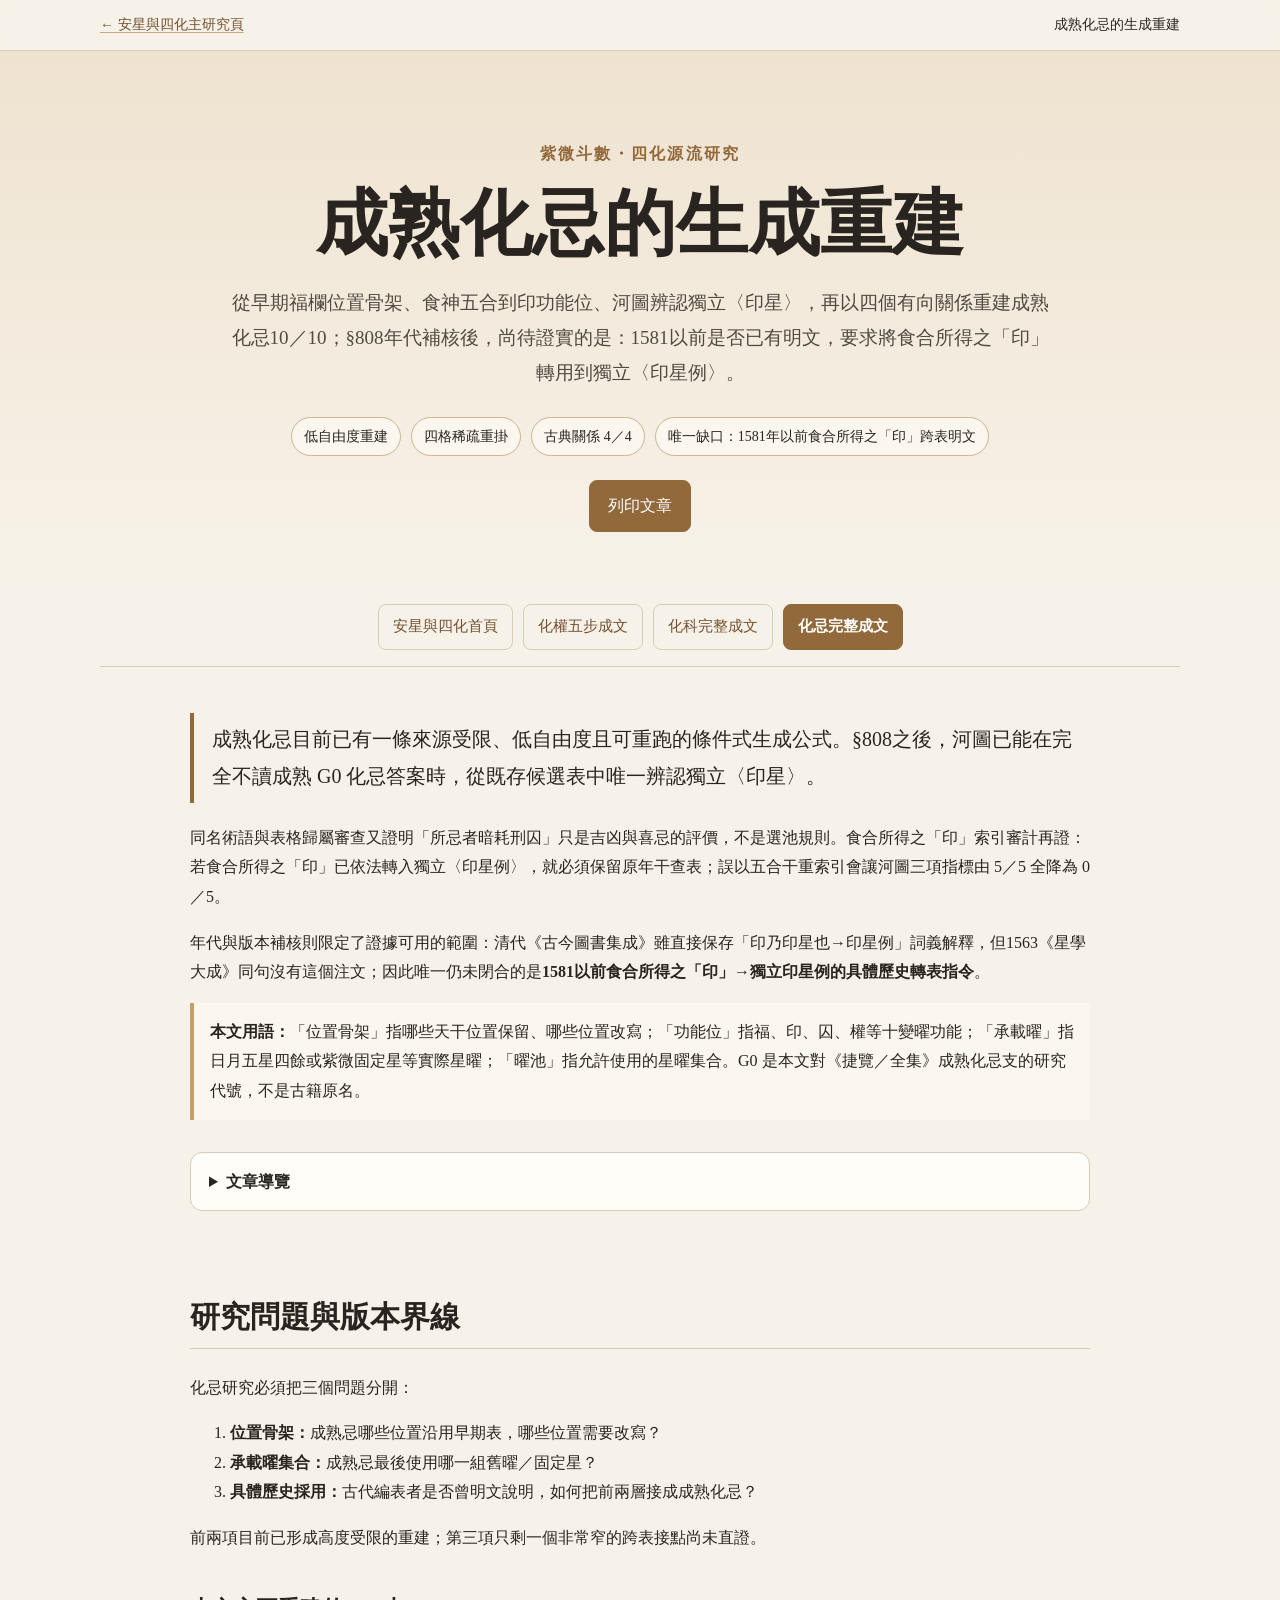
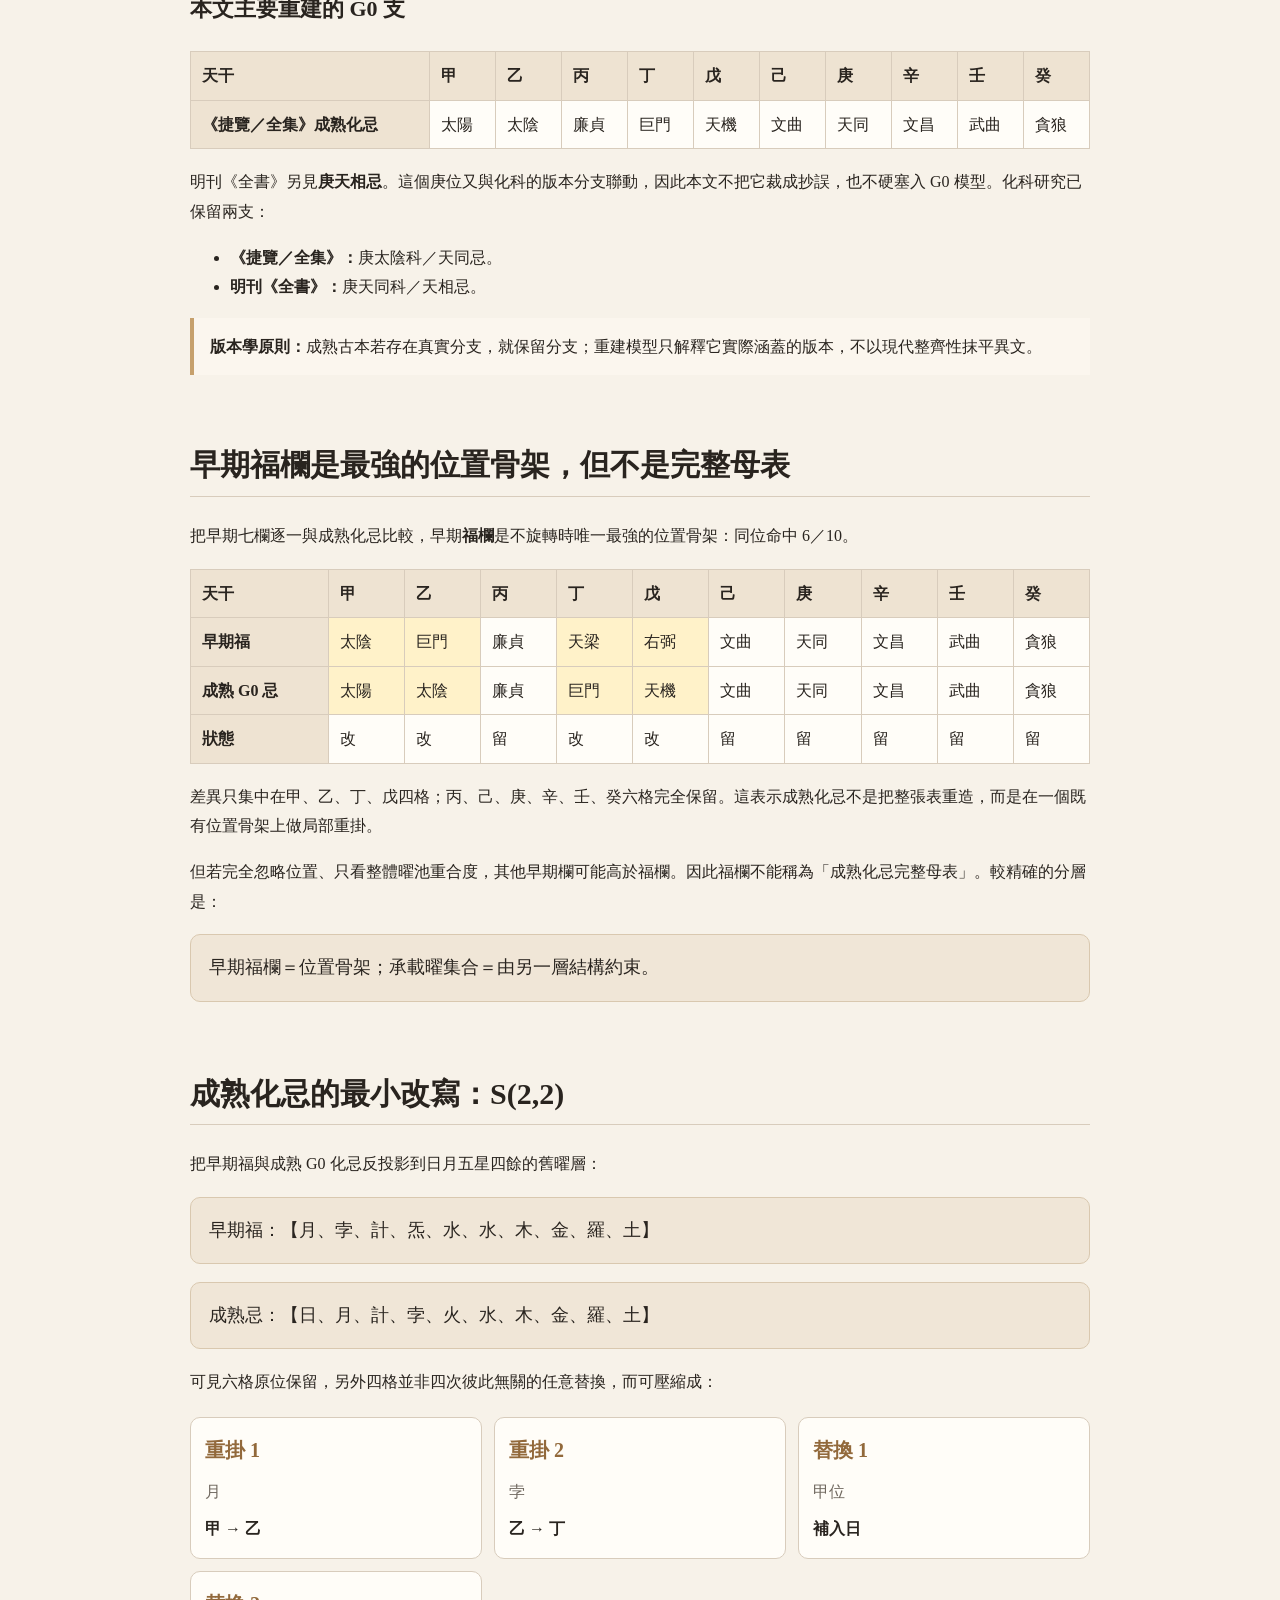
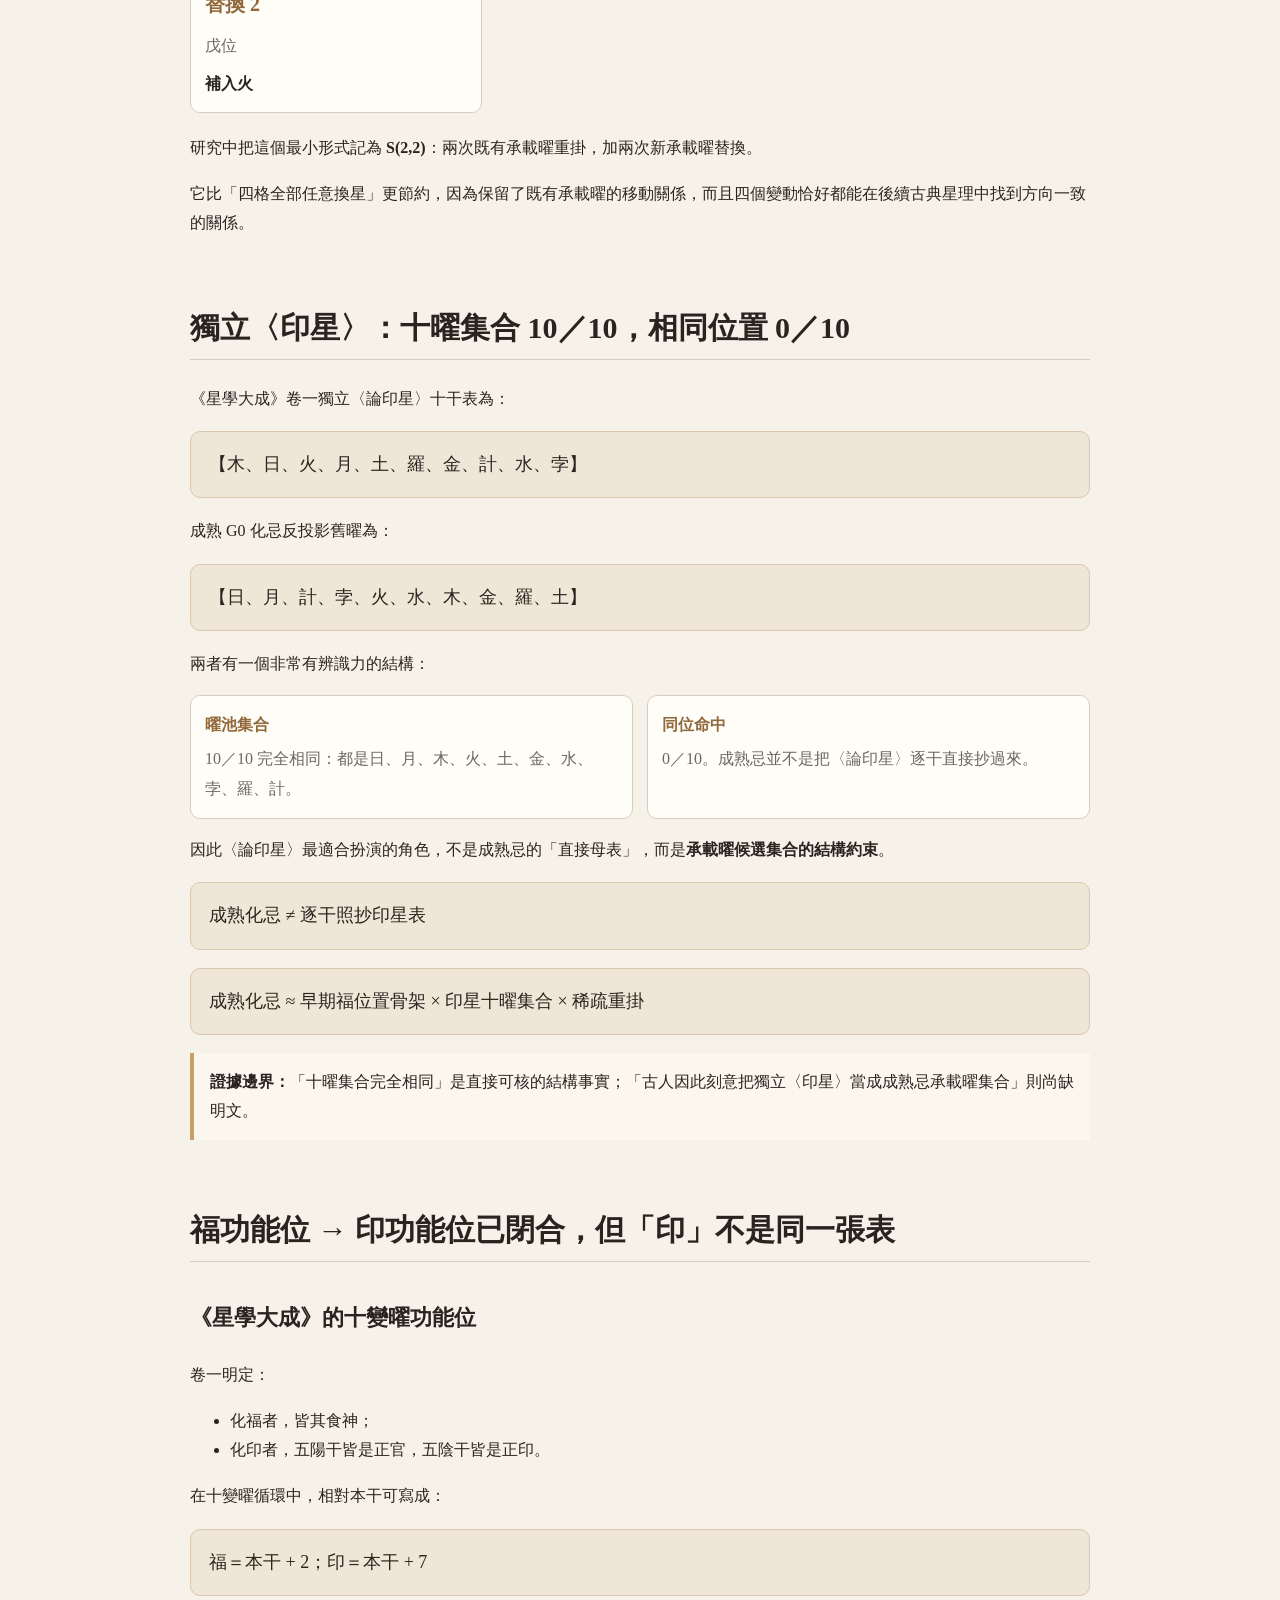
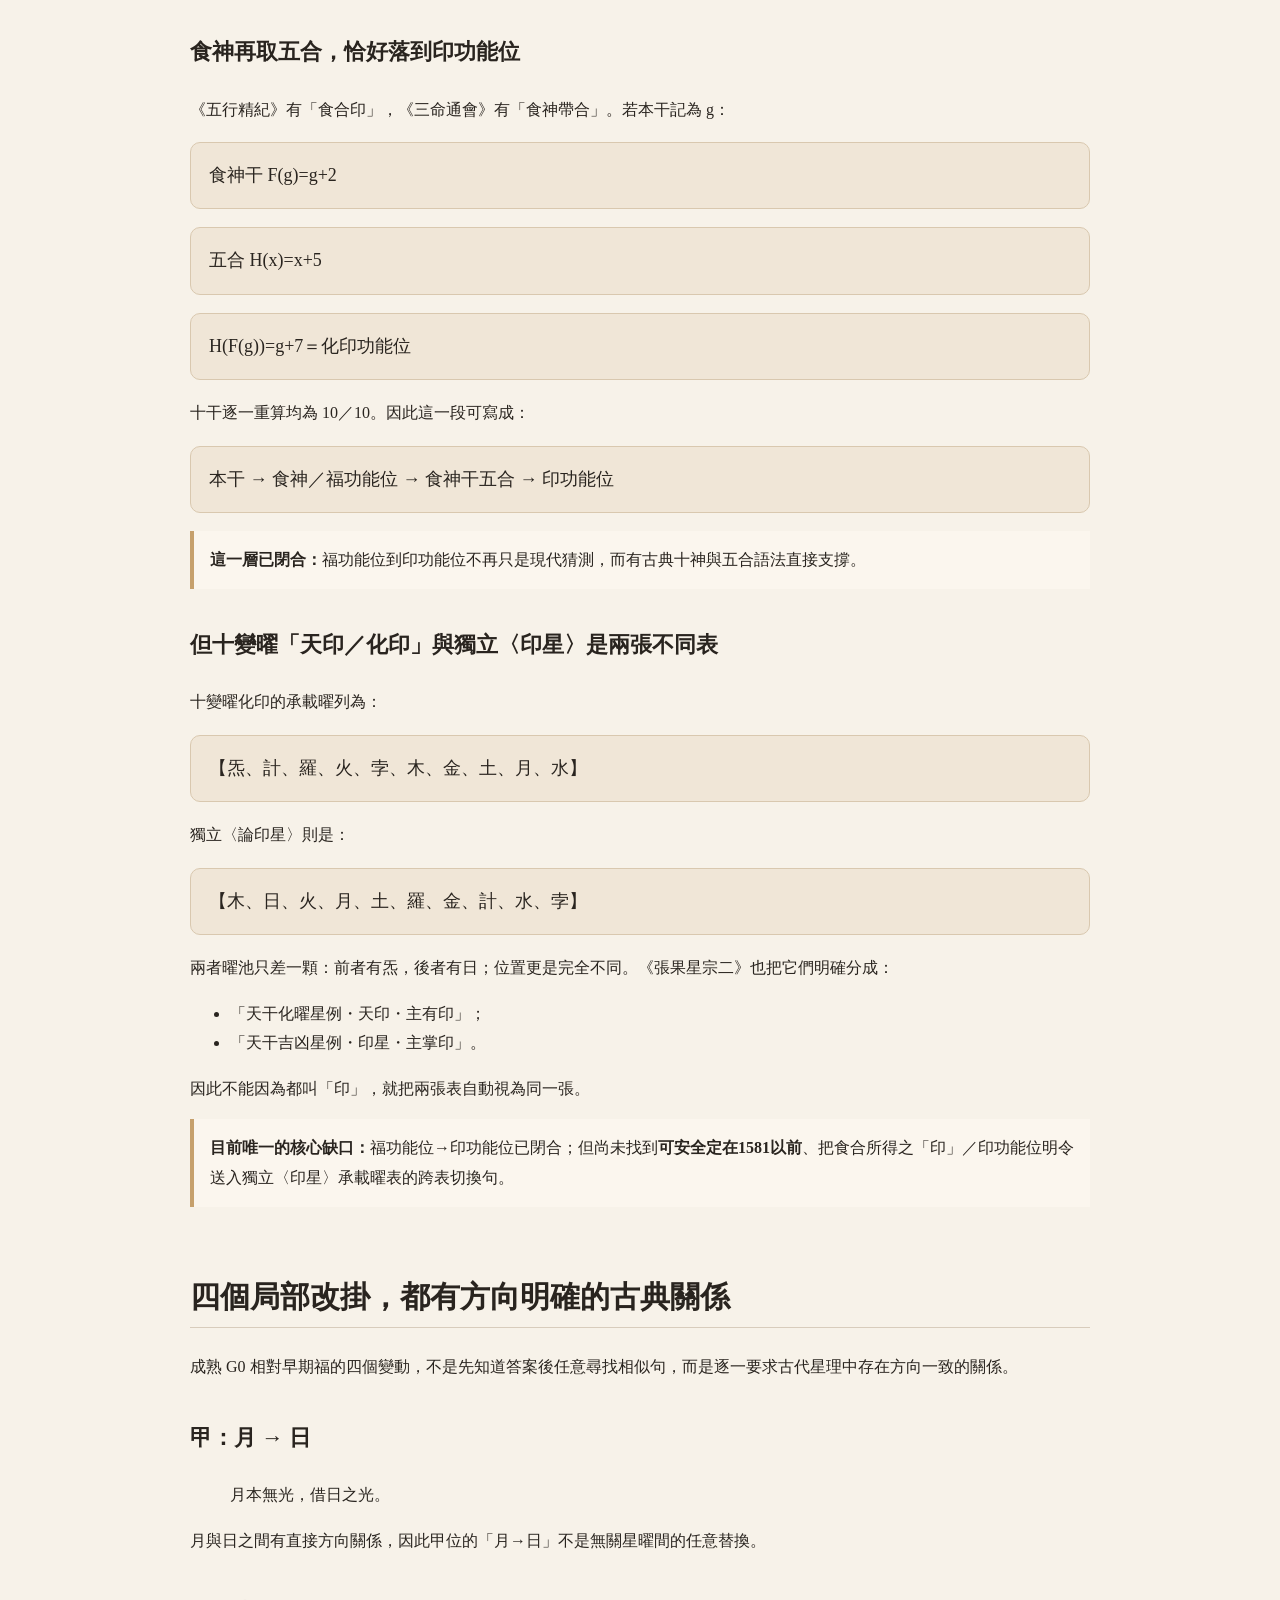
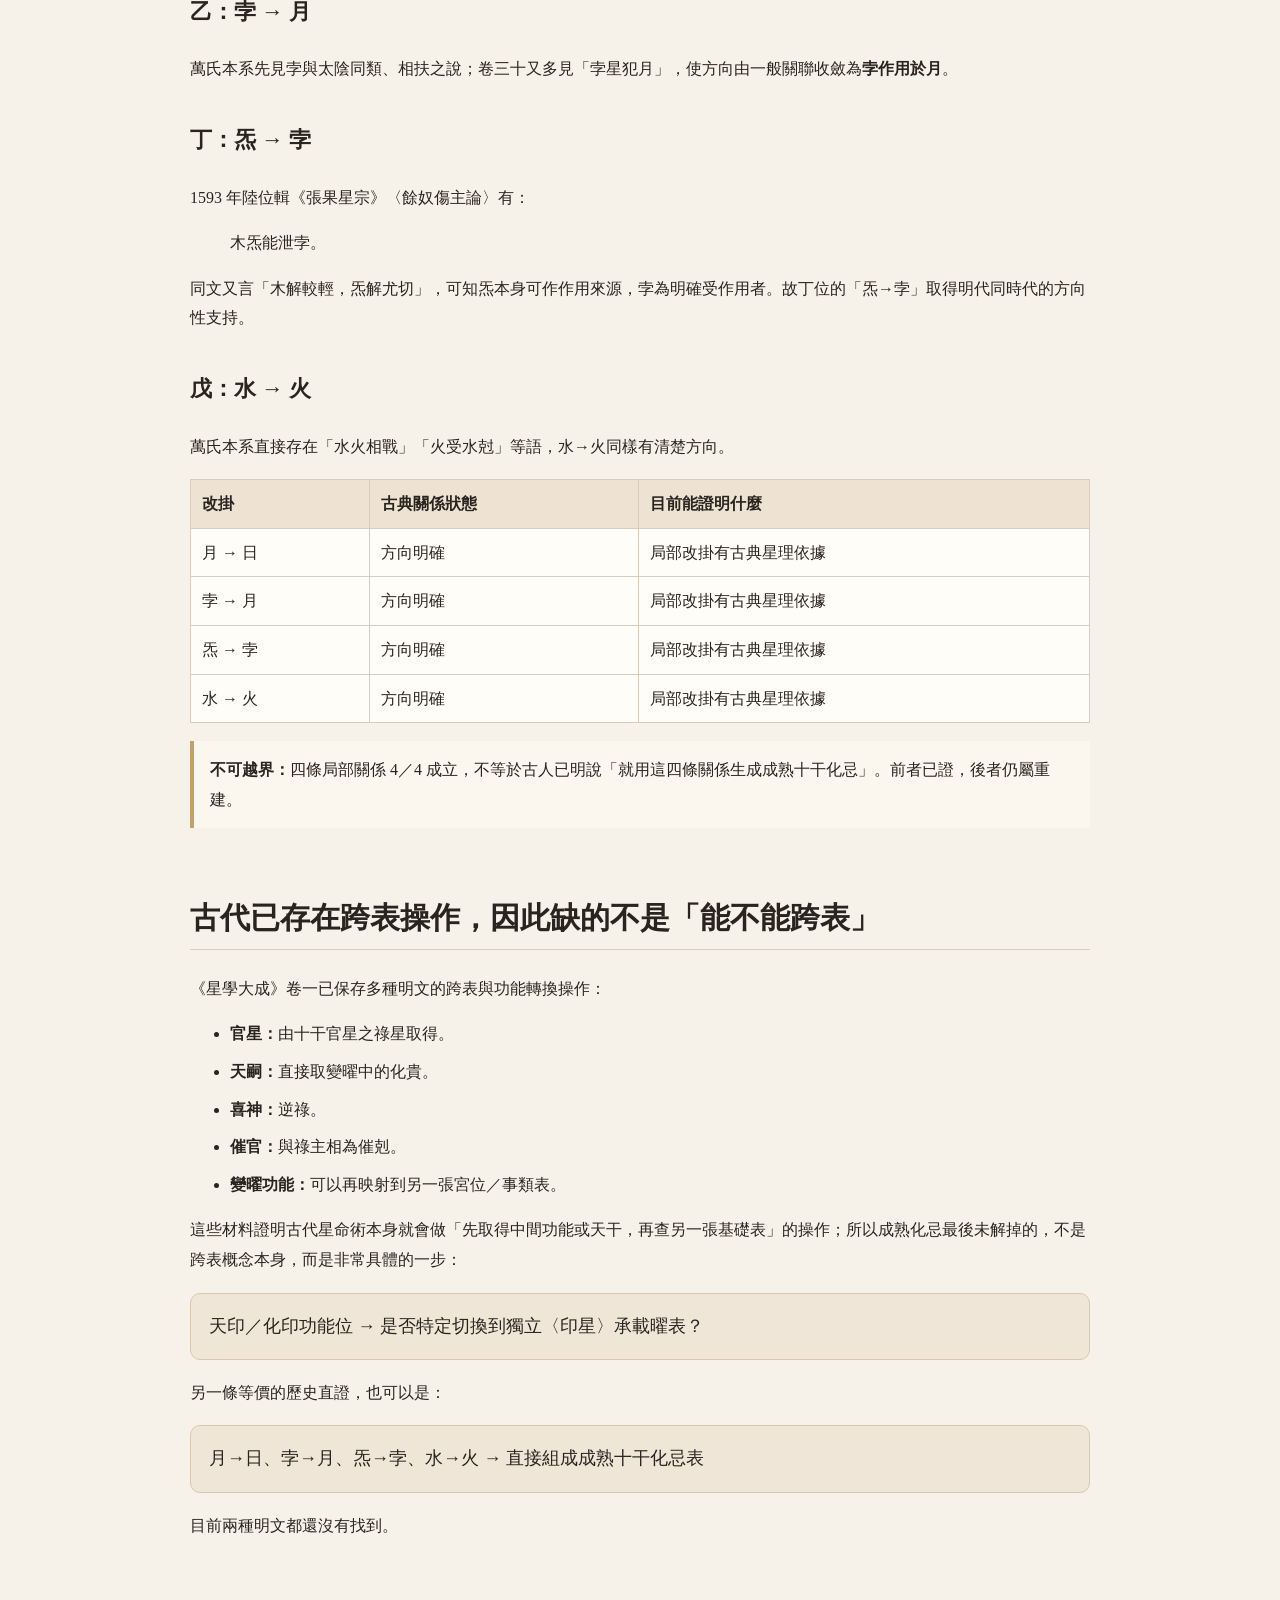
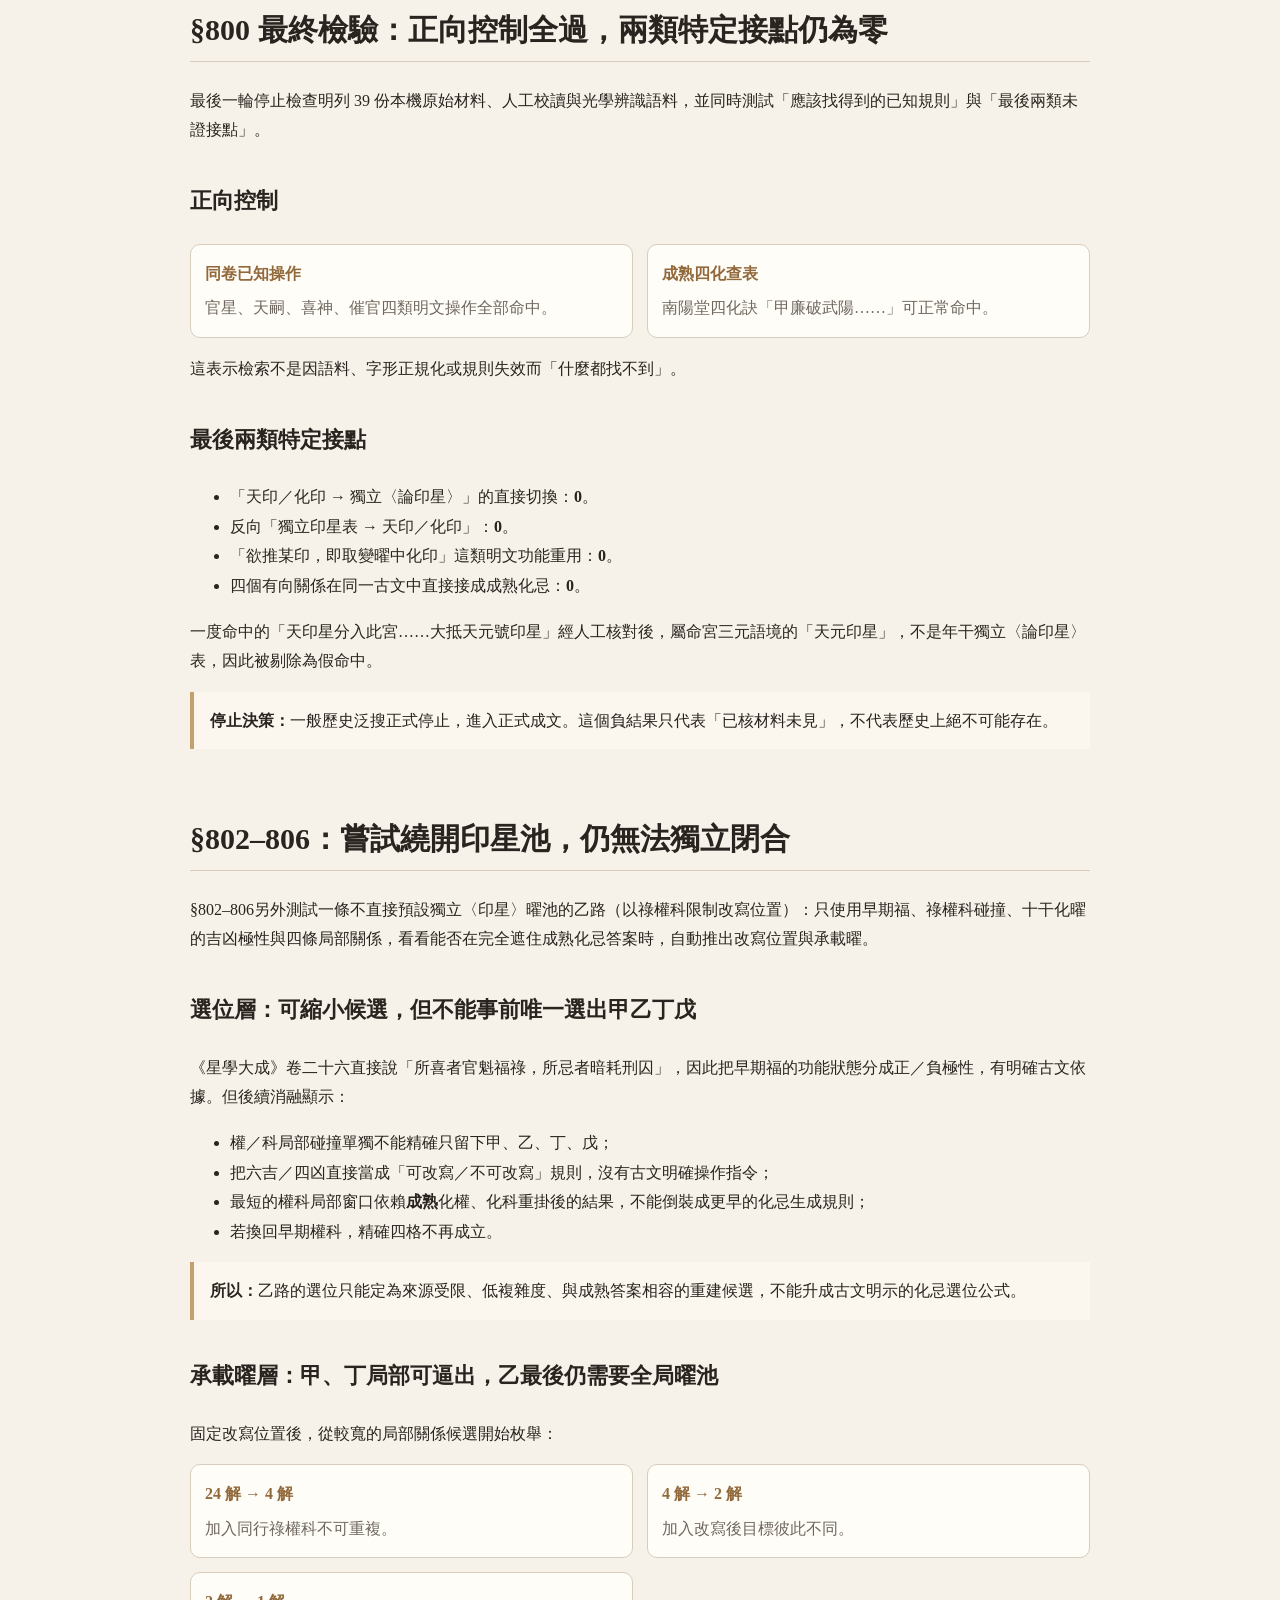
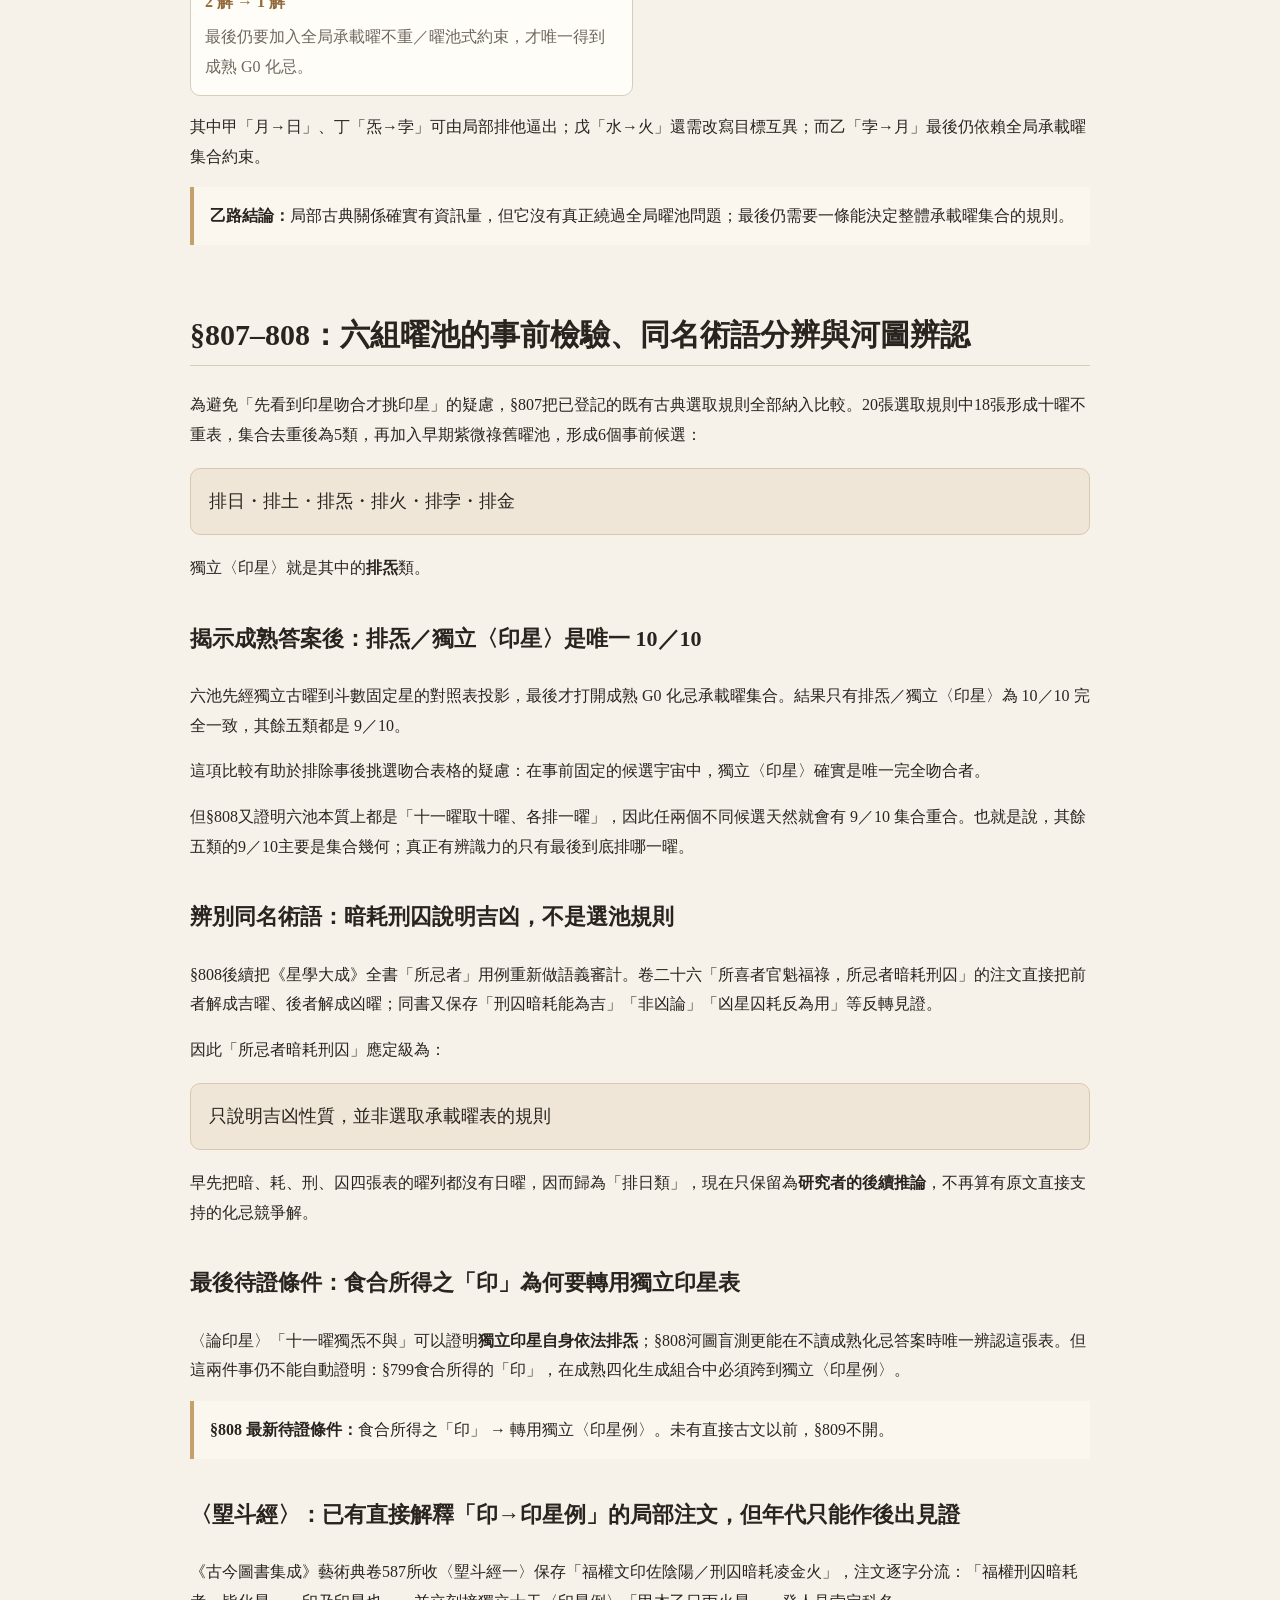
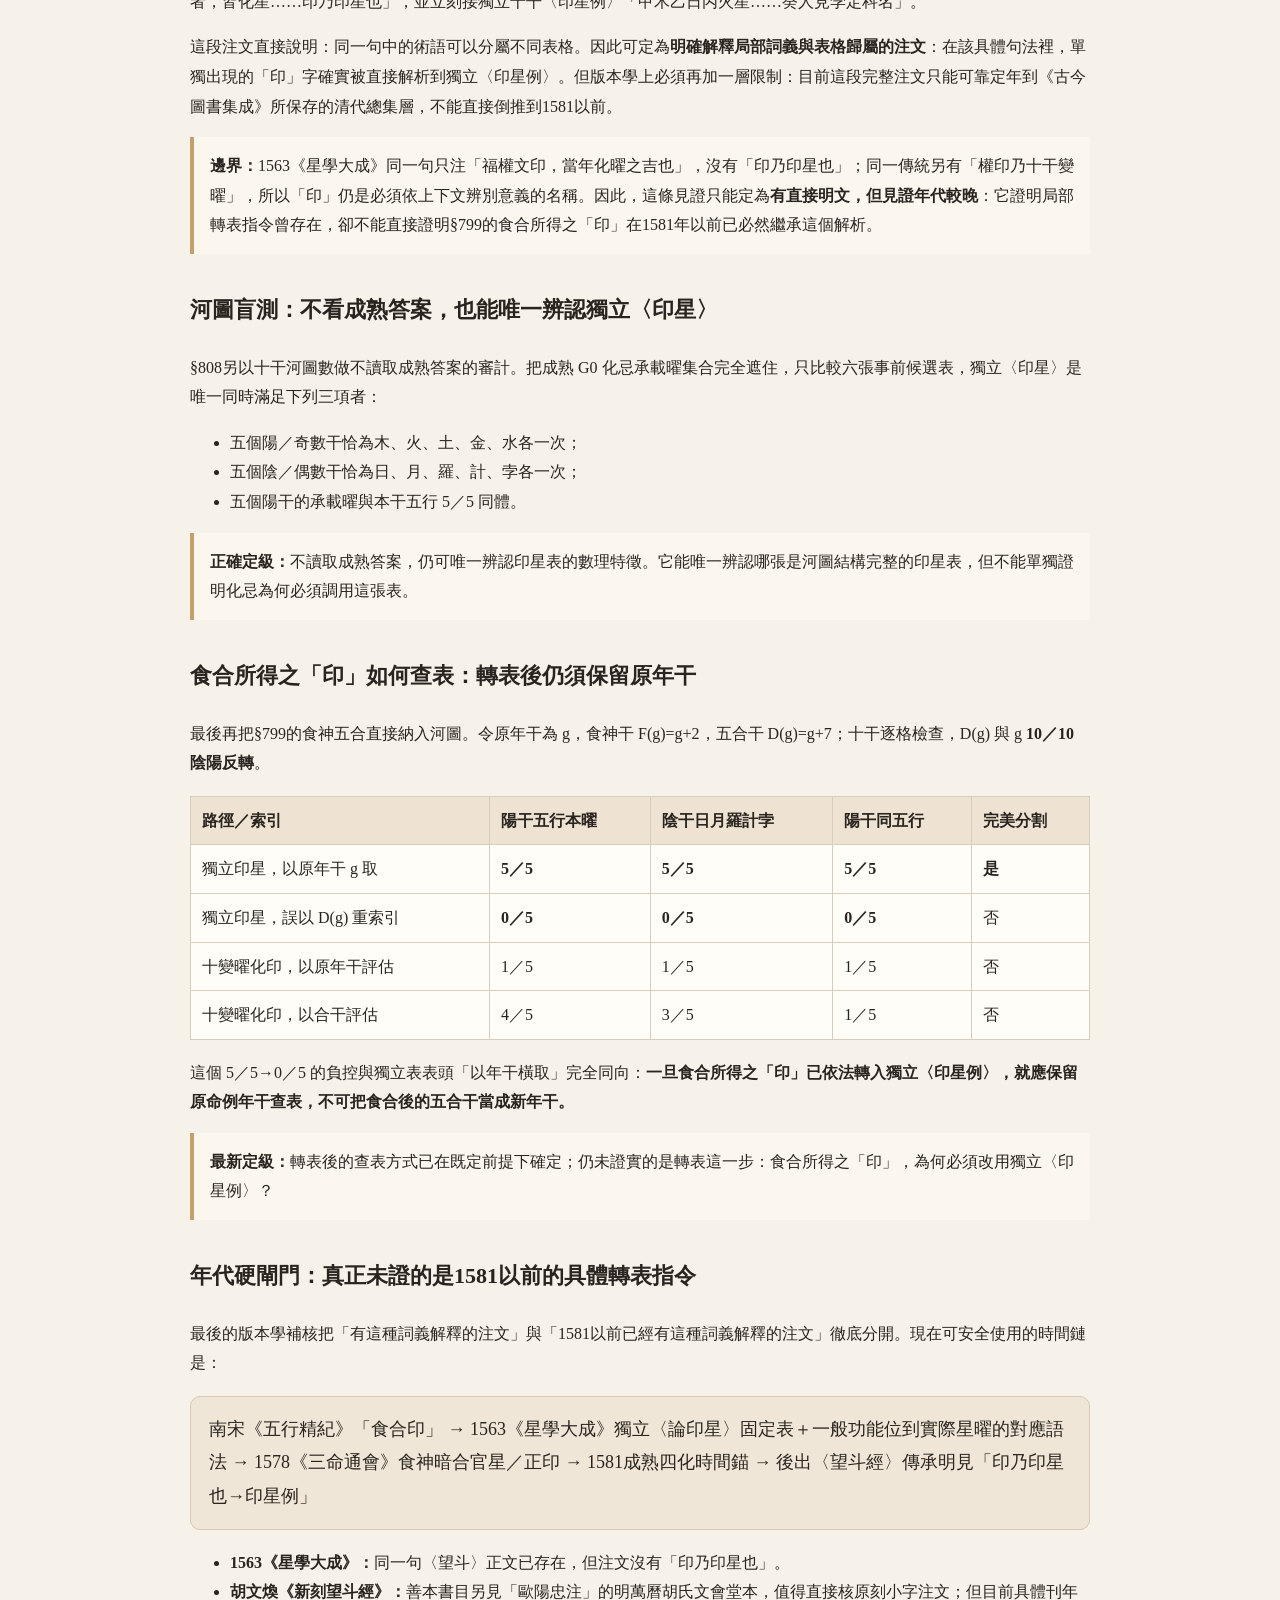
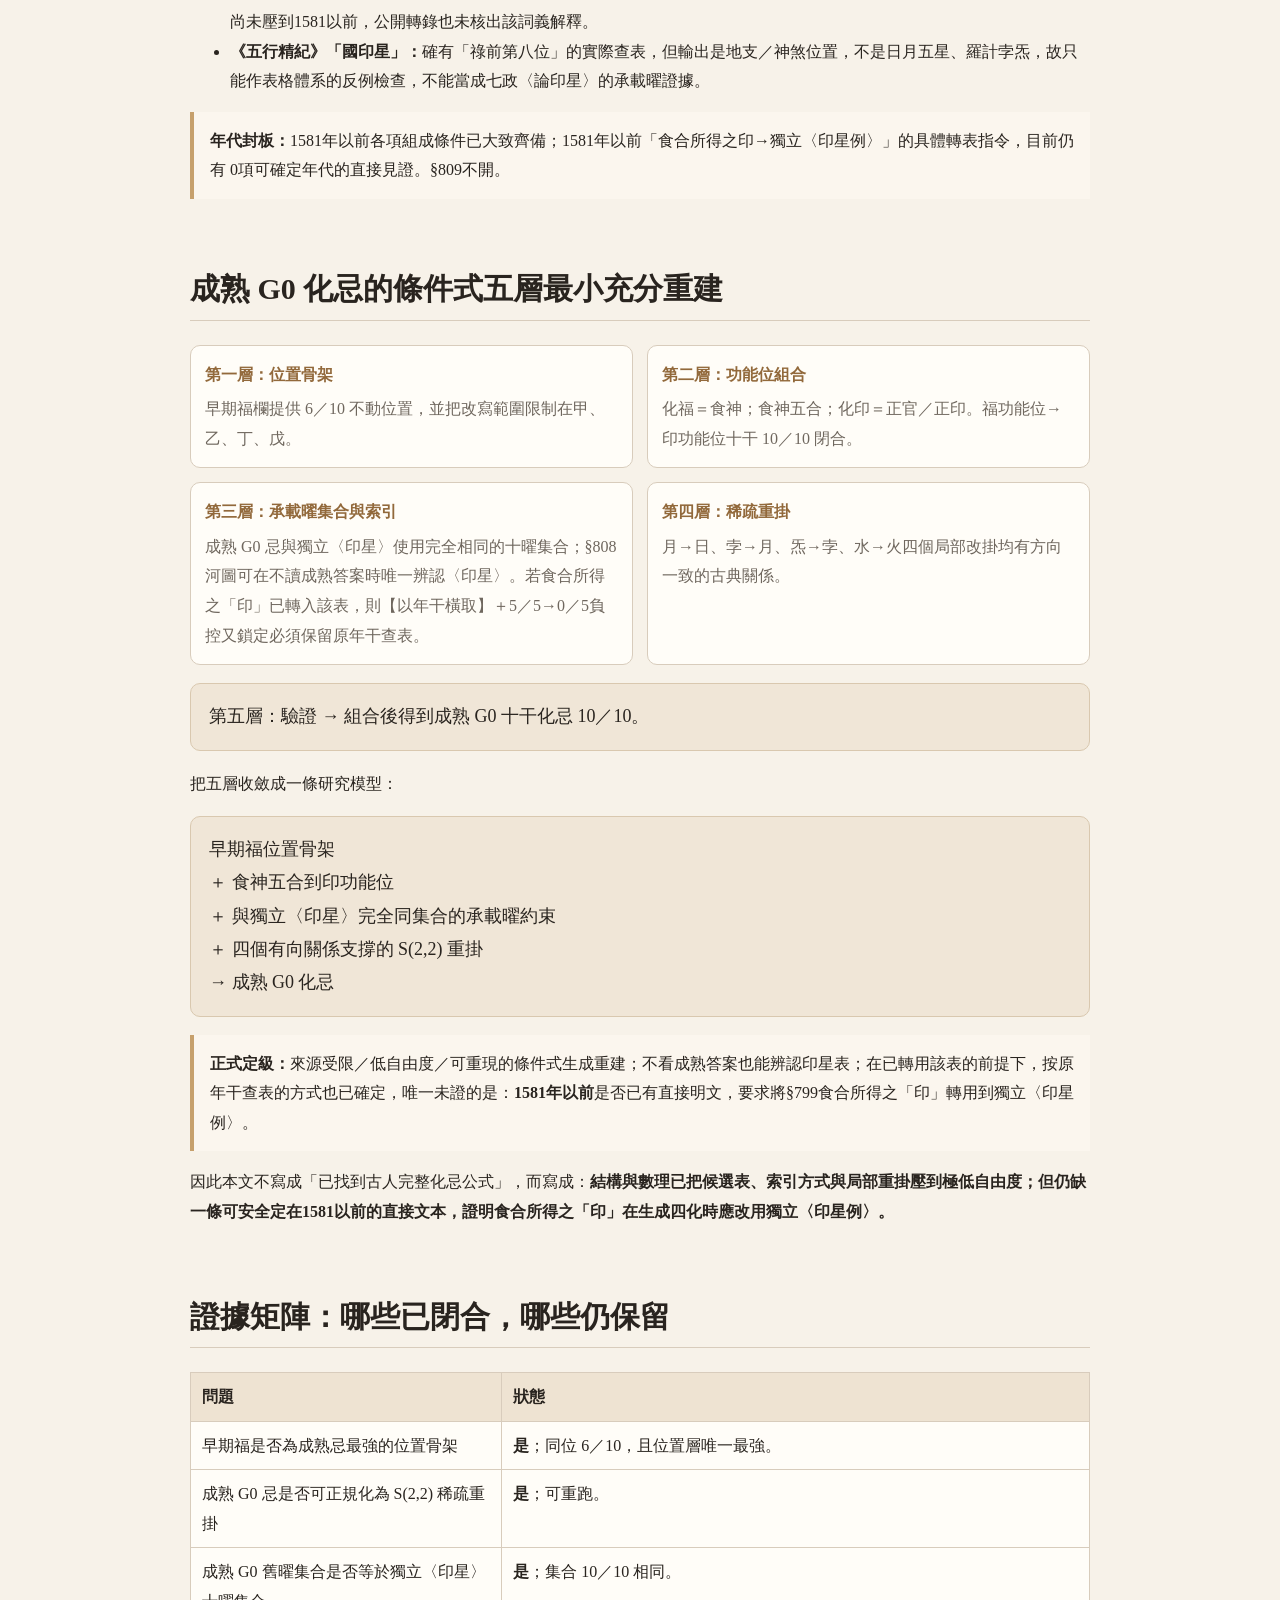
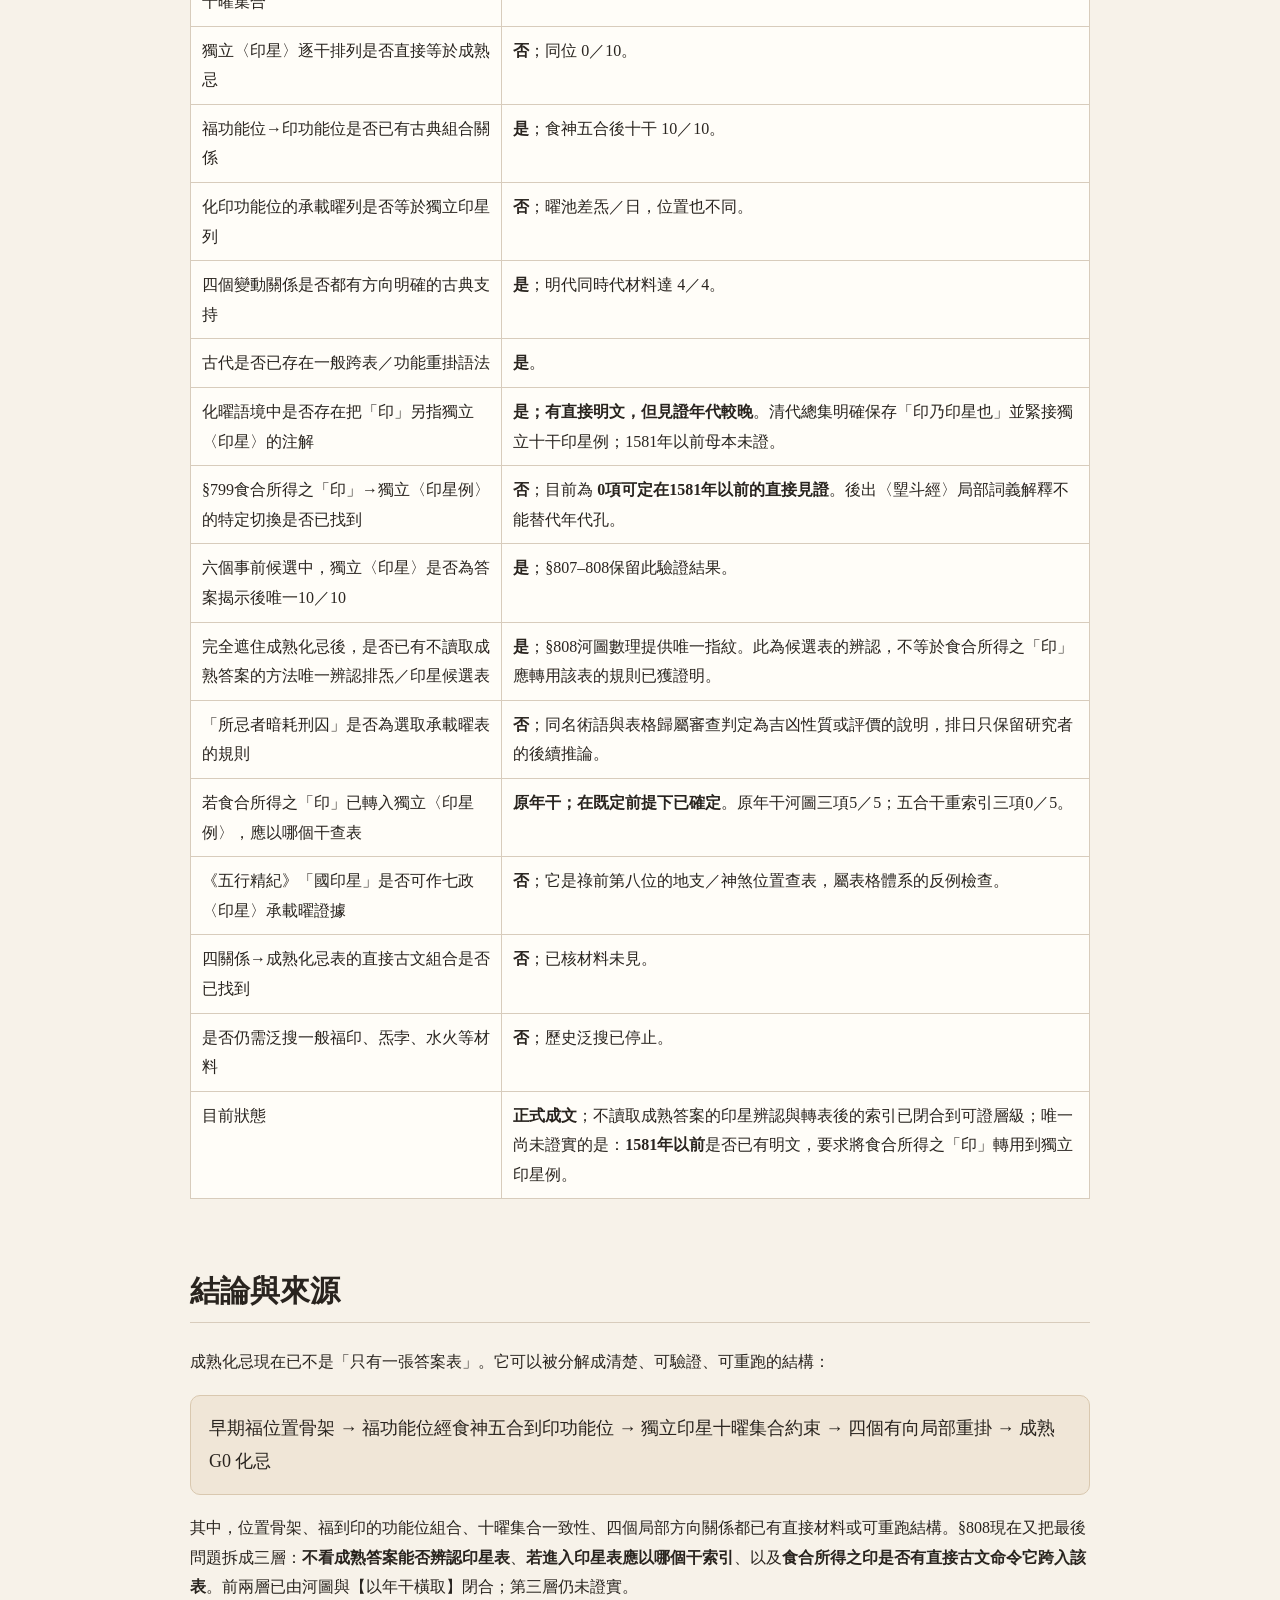
==== commit 6ad29cf4: "Replace English research jargon with natural Chinese in Hua Ji HTML" ====
--- a/website/mature-hua-ji.html
+++ b/website/mature-hua-ji.html
@@ -3,7 +3,7 @@
 <head>
 <meta charset="utf-8">
 <meta name="viewport" content="width=device-width,initial-scale=1">
-<meta name="description" content="成熟化忌生成重建最新成文：河圖已能在不讀成熟化忌答案時唯一辨認獨立印星，dispatch後亦鎖定保留原年干查表；年代補核顯示1581以前的derived-印→獨立印星例specific dispatch仍無直接可定年見證。">
+<meta name="description" content="成熟化忌生成重建最新成文：河圖已能在不讀成熟化忌答案時唯一辨認獨立印星，轉入後亦鎖定保留原年干查表；年代補核顯示1581以前的食合所得之「印」→獨立印星例具體轉表指令仍無直接可定年見證。">
 <title>成熟化忌的生成重建｜紫微衡觀研究</title>
 <link rel="stylesheet" href="./assets/anxing-four-hua.css?v=4">
 <link rel="canonical" href="https://ziweihengguan-coder.github.io/ziweihengguan-research/mature-hua-ji.html">
@@ -11,7 +11,7 @@
 <meta property="og:type" content="article">
 <meta property="og:site_name" content="紫微衡觀研究">
 <meta property="og:title" content="成熟化忌的生成重建">
-<meta property="og:description" content="公式可條件式重建成熟化忌10／10；河圖已target-blind辨認印星，dispatch後原年干索引亦條件式閉合。唯一未證為1581以前derived-印到獨立印星例的specific historical dispatch。">
+<meta property="og:description" content="公式可條件式重建成熟化忌10／10；河圖已不讀取成熟答案的辨認印星，轉入後原年干索引亦條件式閉合。唯一未證為1581以前食合所得之「印」到獨立印星例的具體歷史轉表指令。">
 <meta property="og:url" content="https://ziweihengguan-coder.github.io/ziweihengguan-research/mature-hua-ji.html">
 </head>
 <body>
@@ -23,12 +23,12 @@
 <header class="hero">
 <p class="eyebrow">紫微斗數・四化源流研究</p>
 <h1>成熟化忌的生成重建</h1>
-<p class="subtitle">從早期福欄位置骨架、食神五合到印功能位、河圖辨認獨立〈印星〉，再以四個有向關係重建成熟化忌10／10；§808年代補核後，唯一未閉合已收斂為1581以前derived-印跨入獨立〈印星例〉的直接可定年見證。</p>
+<p class="subtitle">從早期福欄位置骨架、食神五合到印功能位、河圖辨認獨立〈印星〉，再以四個有向關係重建成熟化忌10／10；§808年代補核後，尚待證實的是：1581以前是否已有明文，要求將食合所得之「印」轉用到獨立〈印星例〉。</p>
 <div class="hero-tags">
 <span>低自由度重建</span>
 <span>四格稀疏重掛</span>
 <span>古典關係 4／4</span>
-<span>唯一缺口：pre-1581 derived-印跨表明文</span>
+<span>唯一缺口：1581年以前食合所得之「印」跨表明文</span>
 </div>
 <button class="print-action" id="print" type="button">列印文章</button>
 </header>
@@ -42,7 +42,9 @@
 
 <main>
 <article>
-<p class="lede">成熟化忌目前已有一條來源受限、低自由度且可重跑的條件式生成公式。§808之後，河圖已能在完全不讀成熟 G0 化忌答案時，從既存候選表中唯一辨認獨立〈印星〉；namespace audit又證明「所忌者暗耗刑囚」只是吉凶／喜忌 polarity，不是選池規則。derived-印索引審計再證：若食合所得之「印」已依法 dispatch 到獨立〈印星例〉，就必須保留原年干查表；誤以五合干重索引會讓河圖三項指標由 5／5 全降為 0／5。最後的版本學補核則把年代邊界鎖死：清代《古今圖書集成》雖直接保存「印乃印星也→印星例」parser，但1563《星學大成》同句沒有這個注文；因此唯一仍未閉合的是<strong>1581以前 derived-印→獨立印星例的 specific historical dispatch</strong>。</p>
+<p class="lede">成熟化忌目前已有一條來源受限、低自由度且可重跑的條件式生成公式。§808之後，河圖已能在完全不讀成熟 G0 化忌答案時，從既存候選表中唯一辨認獨立〈印星〉。</p>
+<p>同名術語與表格歸屬審查又證明「所忌者暗耗刑囚」只是吉凶與喜忌的評價，不是選池規則。食合所得之「印」索引審計再證：若食合所得之「印」已依法轉入獨立〈印星例〉，就必須保留原年干查表；誤以五合干重索引會讓河圖三項指標由 5／5 全降為 0／5。</p>
+<p>年代與版本補核則限定了證據可用的範圍：清代《古今圖書集成》雖直接保存「印乃印星也→印星例」詞義解釋，但1563《星學大成》同句沒有這個注文；因此唯一仍未閉合的是<strong>1581以前食合所得之「印」→獨立印星例的具體歷史轉表指令</strong>。</p>
 
 <p class="formula-note"><strong>本文用語：</strong>「位置骨架」指哪些天干位置保留、哪些位置改寫；「功能位」指福、印、囚、權等十變曜功能；「承載曜」指日月五星四餘或紫微固定星等實際星曜；「曜池」指允許使用的星曜集合。G0 是本文對《捷覽／全集》成熟化忌支的研究代號，不是古籍原名。</p>
 
@@ -58,7 +60,7 @@
 <a href="#chapter-7">古代已有跨表操作語法</a>
 <a href="#chapter-8">最終檢驗與停止條件</a>
 <a href="#chapter-9">§802–806：繞開印星池的嘗試</a>
-<a href="#chapter-10">§807–808：cold-start、namespace 與河圖</a>
+<a href="#chapter-10">§807–808：事前檢驗、同名術語分辨與河圖</a>
 <a href="#chapter-11">成熟化忌的條件式五層重建</a>
 <a href="#chapter-12">證據矩陣</a>
 <a href="#chapter-13">結論與來源</a>
@@ -172,7 +174,7 @@
 <li>「天干吉凶星例・印星・主掌印」。</li>
 </ul>
 <p>因此不能因為都叫「印」，就把兩張表自動視為同一張。</p>
-<p class="formula-note"><strong>目前唯一的核心缺口：</strong>福功能位→印功能位已閉合；但尚未找到<strong>可安全定在1581以前</strong>、把 derived-印／印功能位明令送入獨立〈印星〉承載曜表的跨表切換句。</p>
+<p class="formula-note"><strong>目前唯一的核心缺口：</strong>福功能位→印功能位已閉合；但尚未找到<strong>可安全定在1581以前</strong>、把食合所得之「印」／印功能位明令送入獨立〈印星〉承載曜表的跨表切換句。</p>
 </section>
 
 <section id="chapter-6">
@@ -249,17 +251,17 @@
 
 <section id="chapter-9">
 <h2>§802–806：嘗試繞開印星池，仍無法獨立閉合</h2>
-<p>§802–806另外測試一條不直接預設獨立〈印星〉曜池的 Route B：只使用早期福、祿權科碰撞、十干化曜的吉凶極性與四條局部關係，看看能否在完全遮住成熟化忌答案時，自動推出改寫位置與承載曜。</p>
+<p>§802–806另外測試一條不直接預設獨立〈印星〉曜池的乙路（以祿權科限制改寫位置）：只使用早期福、祿權科碰撞、十干化曜的吉凶極性與四條局部關係，看看能否在完全遮住成熟化忌答案時，自動推出改寫位置與承載曜。</p>
 
 <h3>選位層：可縮小候選，但不能事前唯一選出甲乙丁戊</h3>
 <p>《星學大成》卷二十六直接說「所喜者官魁福祿，所忌者暗耗刑囚」，因此把早期福的功能狀態分成正／負極性，有明確古文依據。但後續消融顯示：</p>
 <ul>
 <li>權／科局部碰撞單獨不能精確只留下甲、乙、丁、戊；</li>
-<li>把六吉／四凶直接當成「可改寫／不可改寫」規則，沒有古文 specific instruction；</li>
+<li>把六吉／四凶直接當成「可改寫／不可改寫」規則，沒有古文明確操作指令；</li>
 <li>最短的權科局部窗口依賴<strong>成熟</strong>化權、化科重掛後的結果，不能倒裝成更早的化忌生成規則；</li>
 <li>若換回早期權科，精確四格不再成立。</li>
 </ul>
-<p class="formula-note"><strong>所以：</strong>Route B 的選位只能定為來源受限、低複雜度、與成熟答案相容的重建候選，不能升成古文明示的化忌選位公式。</p>
+<p class="formula-note"><strong>所以：</strong>乙路的選位只能定為來源受限、低複雜度、與成熟答案相容的重建候選，不能升成古文明示的化忌選位公式。</p>
 
 <h3>承載曜層：甲、丁局部可逼出，乙最後仍需要全局曜池</h3>
 <p>固定改寫位置後，從較寬的局部關係候選開始枚舉：</p>
@@ -268,46 +270,46 @@
 <div><b>4 解 → 2 解</b><span>加入改寫後目標彼此不同。</span></div>
 <div><b>2 解 → 1 解</b><span>最後仍要加入全局承載曜不重／曜池式約束，才唯一得到成熟 G0 化忌。</span></div>
 </div>
-<p>其中甲「月→日」、丁「炁→孛」可由局部排他逼出；戊「水→火」還需改寫目標互異；而乙「孛→月」最後仍依賴全局 carrier-universe 約束。</p>
-<p class="callout"><strong>Route B 結論：</strong>局部古典關係確實有資訊量，但它沒有真正繞過全局曜池問題；最後仍需要一條能決定整體 carrier pool 的規則。</p>
+<p>其中甲「月→日」、丁「炁→孛」可由局部排他逼出；戊「水→火」還需改寫目標互異；而乙「孛→月」最後仍依賴全局承載曜集合約束。</p>
+<p class="callout"><strong>乙路結論：</strong>局部古典關係確實有資訊量，但它沒有真正繞過全局曜池問題；最後仍需要一條能決定整體承載曜集合的規則。</p>
 </section>
 
 <section id="chapter-10">
-<h2>§807–808：六池 cold-start 校正、namespace audit 與河圖辨識</h2>
-<p>為避免「先看到印星吻合才挑印星」的疑慮，§807把已登記的 old selector 全部納入比較。20張 selector 中18張形成十曜不重表，集合去重後為5類，再加入早期紫微祿舊曜池，形成6個事前候選：</p>
+<h2>§807–808：六組曜池的事前檢驗、同名術語分辨與河圖辨認</h2>
+<p>為避免「先看到印星吻合才挑印星」的疑慮，§807把已登記的既有古典選取規則全部納入比較。20張選取規則中18張形成十曜不重表，集合去重後為5類，再加入早期紫微祿舊曜池，形成6個事前候選：</p>
 <div class="formula">排日・排土・排炁・排火・排孛・排金</div>
 <p>獨立〈印星〉就是其中的<strong>排炁</strong>類。</p>
 
 <h3>揭示成熟答案後：排炁／獨立〈印星〉是唯一 10／10</h3>
-<p>六池先經獨立 old-body→fixed-star codebook 投影，最後才打開成熟 G0 化忌 carrier set。結果只有排炁／獨立〈印星〉為 10／10 完全一致，其餘五類都是 9／10。</p>
-<p>這仍然是一個重要的 anti-cherry-pick 結果：在事前固定的候選宇宙中，獨立〈印星〉確實是唯一完全吻合者。</p>
-<p>但§808又證明六池本質上都是「十一曜取十曜、各排一曜」，因此任兩個不同候選天然就會有 9／10 overlap。也就是說，其餘五類的9／10主要是集合幾何；真正有辨識力的只有最後到底排哪一曜。</p>
-
-<h3>namespace audit：暗耗刑囚是 polarity，不是選池規則</h3>
+<p>六池先經獨立古曜到斗數固定星的對照表投影，最後才打開成熟 G0 化忌承載曜集合。結果只有排炁／獨立〈印星〉為 10／10 完全一致，其餘五類都是 9／10。</p>
+<p>這項比較有助於排除事後挑選吻合表格的疑慮：在事前固定的候選宇宙中，獨立〈印星〉確實是唯一完全吻合者。</p>
+<p>但§808又證明六池本質上都是「十一曜取十曜、各排一曜」，因此任兩個不同候選天然就會有 9／10 集合重合。也就是說，其餘五類的9／10主要是集合幾何；真正有辨識力的只有最後到底排哪一曜。</p>
+
+<h3>辨別同名術語：暗耗刑囚說明吉凶，不是選池規則</h3>
 <p>§808後續把《星學大成》全書「所忌者」用例重新做語義審計。卷二十六「所喜者官魁福祿，所忌者暗耗刑囚」的注文直接把前者解成吉曜、後者解成凶曜；同書又保存「刑囚暗耗能為吉」「非凶論」「凶星囚耗反為用」等反轉見證。</p>
 <p>因此「所忌者暗耗刑囚」應定級為：</p>
-<div class="formula">POLARITY STATEMENT / NOT A CARRIER-TABLE SELECTOR</div>
-<p>早先把暗、耗、刑、囚四張 row 共同缺日再抽象成「排日class」，現在只保留為<strong>secondary research projection</strong>，不再算 source-attested 的化忌競爭解。</p>
-
-<h3>真正的 hard gate：derived-印 是否繼承獨立印星 namespace</h3>
-<p>〈論印星〉「十一曜獨炁不與」可以證明<strong>獨立印星自身依法排炁</strong>；§808河圖盲測更能在不讀成熟化忌答案時唯一辨認這張表。但這兩件事仍不能自動證明：§799食合所得的「印」，在成熟四化 composition 中必須跨到獨立〈印星例〉。</p>
-<p class="callout"><strong>§808 最新 hard gate：</strong>DERIVED-印 ROLE TOKEN → INDEPENDENT 〈印星例〉 NAMESPACE。未有直接古文以前，§809不開。</p>
-
-<h3>〈朢斗經〉：local「印→印星例」已有直接 parser，但年代只能作後出見證</h3>
+<div class="formula">只說明吉凶性質，並非選取承載曜表的規則</div>
+<p>早先把暗、耗、刑、囚四張表的曜列都沒有日曜，因而歸為「排日類」，現在只保留為<strong>研究者的後續推論</strong>，不再算有原文直接支持的化忌競爭解。</p>
+
+<h3>最後待證條件：食合所得之「印」為何要轉用獨立印星表</h3>
+<p>〈論印星〉「十一曜獨炁不與」可以證明<strong>獨立印星自身依法排炁</strong>；§808河圖盲測更能在不讀成熟化忌答案時唯一辨認這張表。但這兩件事仍不能自動證明：§799食合所得的「印」，在成熟四化生成組合中必須跨到獨立〈印星例〉。</p>
+<p class="callout"><strong>§808 最新待證條件：</strong>食合所得之「印」 → 轉用獨立〈印星例〉。未有直接古文以前，§809不開。</p>
+
+<h3>〈朢斗經〉：已有直接解釋「印→印星例」的局部注文，但年代只能作後出見證</h3>
 <p>《古今圖書集成》藝術典卷587所收〈朢斗經一〉保存「福權文印佐陰陽／刑囚暗耗凌金火」，注文逐字分流：「福權刑囚暗耗者，皆化星……印乃印星也」，並立刻接獨立十干〈印星例〉「甲木乙日丙火星……癸人見孛定科名」。</p>
-<p>因此這條材料不只證明 mixed-namespace reading 存在，而可定級為 <strong>LOCAL EXPLICIT NAMESPACE PARSER</strong>：在該具體句法裡，裸 token「印」確實被直接解析到獨立〈印星例〉。但版本學上必須再加一層限制：目前這段完整 parser 只能安全落在《古今圖書集成》所保存的清代總集層，不能直接倒推到1581以前。</p>
-<p class="formula-note"><strong>邊界：</strong>1563《星學大成》同一句只注「福權文印，當年化曜之吉也」，沒有「印乃印星也」；同一傳統另有「權印乃十干變曜」，所以「印」仍是 context-sensitive token。故此處只能定為 <strong>DIRECT BUT LATE</strong>：它證明 local dispatch 曾存在，卻不能直接證明§799的 derived-印 在pre-1581階段已必然繼承這個解析。</p>
+<p>這段注文直接說明：同一句中的術語可以分屬不同表格。因此可定為<strong>明確解釋局部詞義與表格歸屬的注文</strong>：在該具體句法裡，單獨出現的「印」字確實被直接解析到獨立〈印星例〉。但版本學上必須再加一層限制：目前這段完整注文只能可靠定年到《古今圖書集成》所保存的清代總集層，不能直接倒推到1581以前。</p>
+<p class="formula-note"><strong>邊界：</strong>1563《星學大成》同一句只注「福權文印，當年化曜之吉也」，沒有「印乃印星也」；同一傳統另有「權印乃十干變曜」，所以「印」仍是必須依上下文辨別意義的名稱。因此，這條見證只能定為<strong>有直接明文，但見證年代較晚</strong>：它證明局部轉表指令曾存在，卻不能直接證明§799的食合所得之「印」在1581年以前已必然繼承這個解析。</p>
 
 <h3>河圖盲測：不看成熟答案，也能唯一辨認獨立〈印星〉</h3>
-<p>§808另以十干河圖數做 target-blind 審計。把成熟 G0 化忌 carrier set 完全遮住，只比較六張事前候選表，獨立〈印星〉是唯一同時滿足下列三項者：</p>
+<p>§808另以十干河圖數做不讀取成熟答案的審計。把成熟 G0 化忌承載曜集合完全遮住，只比較六張事前候選表，獨立〈印星〉是唯一同時滿足下列三項者：</p>
 <ul>
 <li>五個陽／奇數干恰為木、火、土、金、水各一次；</li>
 <li>五個陰／偶數干恰為日、月、羅、計、孛各一次；</li>
 <li>五個陽干的承載曜與本干五行 5／5 同體。</li>
 </ul>
-<p class="callout"><strong>正確定級：</strong>UNIQUE TARGET-BLIND NUMERICAL FINGERPRINT FOR 印星。它能唯一辨認哪張是河圖結構完整的印星表，但不能單獨證明化忌為何必須調用這張表。</p>
-
-<h3>最新 derived-印索引審計：dispatch 後必須保留原年干</h3>
+<p class="callout"><strong>正確定級：</strong>不讀取成熟答案，仍可唯一辨認印星表的數理特徵。它能唯一辨認哪張是河圖結構完整的印星表，但不能單獨證明化忌為何必須調用這張表。</p>
+
+<h3>食合所得之「印」如何查表：轉表後仍須保留原年干</h3>
 <p>最後再把§799的食神五合直接納入河圖。令原年干為 g，食神干 F(g)=g+2，五合干 D(g)=g+7；十干逐格檢查，D(g) 與 g <strong>10／10陰陽反轉</strong>。</p>
 <div class="table-wrap">
 <table>
@@ -320,18 +322,18 @@
 </tbody>
 </table>
 </div>
-<p>這個 5／5→0／5 的負控與獨立表表頭「以年干橫取」完全同向：<strong>一旦 derived-印 已依法 dispatch 到獨立〈印星例〉，就應保留原命例年干查表，不可把食合後的五合干當成新年干。</strong></p>
-<p class="formula-note"><strong>最新定級：</strong>POST-DISPATCH INDEXING＝CONDITIONALLY CLOSED；真正仍 OPEN 的只剩 lexical type-coercion 本身，也就是 derived-印 為何必須跨入獨立〈印星例〉 namespace。</p>
-
-<h3>年代硬閘門：真正未證的是1581以前的 specific dispatch</h3>
-<p>最後的版本學補核把「有這種 parser」與「1581以前已經有這種 parser」徹底分開。現在可安全使用的時間鏈是：</p>
-<div class="formula">南宋《五行精紀》「食合印」 → 1563《星學大成》獨立〈論印星〉固定表＋一般 role→stellar carrier 語法 → 1578《三命通會》食神暗合官星／正印 → 1581成熟四化時間錨 → 後出〈望斗經〉傳承明見「印乃印星也→印星例」</div>
+<p>這個 5／5→0／5 的負控與獨立表表頭「以年干橫取」完全同向：<strong>一旦食合所得之「印」已依法轉入獨立〈印星例〉，就應保留原命例年干查表，不可把食合後的五合干當成新年干。</strong></p>
+<p class="formula-note"><strong>最新定級：</strong>轉表後的查表方式已在既定前提下確定；仍未證實的是轉表這一步：食合所得之「印」，為何必須改用獨立〈印星例〉？</p>
+
+<h3>年代硬閘門：真正未證的是1581以前的具體轉表指令</h3>
+<p>最後的版本學補核把「有這種詞義解釋的注文」與「1581以前已經有這種詞義解釋的注文」徹底分開。現在可安全使用的時間鏈是：</p>
+<div class="formula">南宋《五行精紀》「食合印」 → 1563《星學大成》獨立〈論印星〉固定表＋一般功能位到實際星曜的對應語法 → 1578《三命通會》食神暗合官星／正印 → 1581成熟四化時間錨 → 後出〈望斗經〉傳承明見「印乃印星也→印星例」</div>
 <ul>
 <li><strong>1563《星學大成》：</strong>同一句〈望斗〉正文已存在，但注文沒有「印乃印星也」。</li>
-<li><strong>胡文煥《新刻望斗經》：</strong>善本書目另見「歐陽忠注」的明萬曆胡氏文會堂本，值得直接核原刻小字注文；但目前具體刊年尚未壓到1581以前，公開轉錄也未核出該parser。</li>
-<li><strong>《五行精紀》「國印星」：</strong>確有「祿前第八位」的實際 lookup，但輸出是地支／神煞位置，不是日月五星、羅計孛炁，故只能作 namespace 負控，不能當成七政〈論印星〉的 carrier 證據。</li>
-</ul>
-<p class="callout"><strong>年代封板：</strong>pre-1581 ingredients 已高度齊備；pre-1581 specific derived-印→獨立〈印星例〉dispatch 仍為 0 DIRECT DATED WITNESS。§809不開。</p>
+<li><strong>胡文煥《新刻望斗經》：</strong>善本書目另見「歐陽忠注」的明萬曆胡氏文會堂本，值得直接核原刻小字注文；但目前具體刊年尚未壓到1581以前，公開轉錄也未核出該詞義解釋。</li>
+<li><strong>《五行精紀》「國印星」：</strong>確有「祿前第八位」的實際查表，但輸出是地支／神煞位置，不是日月五星、羅計孛炁，故只能作表格體系的反例檢查，不能當成七政〈論印星〉的承載曜證據。</li>
+</ul>
+<p class="callout"><strong>年代封板：</strong>1581年以前各項組成條件已大致齊備；1581年以前「食合所得之印→獨立〈印星例〉」的具體轉表指令，目前仍有 0項可確定年代的直接見證。§809不開。</p>
 </section>
 
 <section id="chapter-11">
@@ -339,15 +341,15 @@
 <div class="status-grid">
 <div><b>第一層：位置骨架</b><span>早期福欄提供 6／10 不動位置，並把改寫範圍限制在甲、乙、丁、戊。</span></div>
 <div><b>第二層：功能位組合</b><span>化福＝食神；食神五合；化印＝正官／正印。福功能位→印功能位十干 10／10 閉合。</span></div>
-<div><b>第三層：承載曜集合與索引</b><span>成熟 G0 忌與獨立〈印星〉使用完全相同的十曜集合；§808河圖可在不讀成熟答案時唯一辨認〈印星〉。若derived-印已dispatch到該表，則【以年干橫取】＋5／5→0／5負控又鎖定必須保留原年干查表。</span></div>
+<div><b>第三層：承載曜集合與索引</b><span>成熟 G0 忌與獨立〈印星〉使用完全相同的十曜集合；§808河圖可在不讀成熟答案時唯一辨認〈印星〉。若食合所得之「印」已轉入該表，則【以年干橫取】＋5／5→0／5負控又鎖定必須保留原年干查表。</span></div>
 <div><b>第四層：稀疏重掛</b><span>月→日、孛→月、炁→孛、水→火四個局部改掛均有方向一致的古典關係。</span></div>
 </div>
 <div class="formula">第五層：驗證 → 組合後得到成熟 G0 十干化忌 10／10。</div>
 
 <p>把五層收斂成一條研究模型：</p>
 <div class="formula">早期福位置骨架<br>＋ 食神五合到印功能位<br>＋ 與獨立〈印星〉完全同集合的承載曜約束<br>＋ 四個有向關係支撐的 S(2,2) 重掛<br>→ 成熟 G0 化忌</div>
-<p class="callout"><strong>正式定級：</strong>來源受限／低自由度／可重現的條件式生成重建；target-blind 印星辨認已閉合，dispatch後原年干索引亦條件式閉合，唯一未證為<strong>pre-1581</strong> §799 derived-印→獨立〈印星例〉的 contextual lexical dispatch。</p>
-<p>因此本文不寫成「已找到古人完整化忌公式」，而寫成：<strong>結構與數理已把候選表、索引方式與局部重掛壓到極低自由度；但仍缺一條可安全定在1581以前的直接文本，證明食合所得之「印」在此 composition context 應跨入獨立〈印星例〉。</strong></p>
+<p class="callout"><strong>正式定級：</strong>來源受限／低自由度／可重現的條件式生成重建；不看成熟答案也能辨認印星表；在已轉用該表的前提下，按原年干查表的方式也已確定，唯一未證的是：<strong>1581年以前</strong>是否已有直接明文，要求將§799食合所得之「印」轉用到獨立〈印星例〉。</p>
+<p>因此本文不寫成「已找到古人完整化忌公式」，而寫成：<strong>結構與數理已把候選表、索引方式與局部重掛壓到極低自由度；但仍缺一條可安全定在1581以前的直接文本，證明食合所得之「印」在生成四化時應改用獨立〈印星例〉。</strong></p>
 </section>
 
 <section id="chapter-12">
@@ -364,16 +366,16 @@
 <tr><td>化印功能位的承載曜列是否等於獨立印星列</td><td><strong>否</strong>；曜池差炁／日，位置也不同。</td></tr>
 <tr><td>四個變動關係是否都有方向明確的古典支持</td><td><strong>是</strong>；明代同時代材料達 4／4。</td></tr>
 <tr><td>古代是否已存在一般跨表／功能重掛語法</td><td><strong>是</strong>。</td></tr>
-<tr><td>化曜語境中是否存在把「印」另指獨立〈印星〉的注解</td><td><strong>是；DIRECT BUT LATE</strong>。清代總集明確保存「印乃印星也」並緊接獨立十干印星例；pre-1581母本未證。</td></tr>
-<tr><td>§799食合所得 derived-印→獨立〈印星例〉的特定切換是否已找到</td><td><strong>否</strong>；目前為 <strong>0 pre-1581 direct dated witness</strong>。後出〈朢斗經〉local parser不能替代年代孔。</td></tr>
+<tr><td>化曜語境中是否存在把「印」另指獨立〈印星〉的注解</td><td><strong>是；有直接明文，但見證年代較晚</strong>。清代總集明確保存「印乃印星也」並緊接獨立十干印星例；1581年以前母本未證。</td></tr>
+<tr><td>§799食合所得之「印」→獨立〈印星例〉的特定切換是否已找到</td><td><strong>否</strong>；目前為 <strong>0項可定在1581年以前的直接見證</strong>。後出〈朢斗經〉局部詞義解釋不能替代年代孔。</td></tr>
 <tr><td>六個事前候選中，獨立〈印星〉是否為答案揭示後唯一10／10</td><td><strong>是</strong>；§807–808保留此驗證結果。</td></tr>
-<tr><td>完全遮住成熟化忌後，是否已有 target-blind 方法唯一辨認排炁／印星候選表</td><td><strong>是</strong>；§808河圖數理提供唯一指紋。此為 candidate-table discrimination，不等於 derived-印 dispatch 已證。</td></tr>
-<tr><td>「所忌者暗耗刑囚」是否為 carrier-table selector</td><td><strong>否</strong>；namespace audit 判定為 polarity／evaluation statement，排日只保留 secondary projection。</td></tr>
-<tr><td>若 derived-印 已 dispatch 到獨立〈印星例〉，應以哪個干查表</td><td><strong>原年干；CONDITIONALLY CLOSED</strong>。原年干河圖三項5／5；五合干重索引三項0／5。</td></tr>
-<tr><td>《五行精紀》「國印星」是否可作七政〈印星〉carrier證據</td><td><strong>否</strong>；它是祿前第八位的地支／神煞位置 lookup，屬 namespace 負控。</td></tr>
+<tr><td>完全遮住成熟化忌後，是否已有不讀取成熟答案的方法唯一辨認排炁／印星候選表</td><td><strong>是</strong>；§808河圖數理提供唯一指紋。此為候選表的辨認，不等於食合所得之「印」應轉用該表的規則已獲證明。</td></tr>
+<tr><td>「所忌者暗耗刑囚」是否為選取承載曜表的規則</td><td><strong>否</strong>；同名術語與表格歸屬審查判定為吉凶性質或評價的說明，排日只保留研究者的後續推論。</td></tr>
+<tr><td>若食合所得之「印」已轉入獨立〈印星例〉，應以哪個干查表</td><td><strong>原年干；在既定前提下已確定</strong>。原年干河圖三項5／5；五合干重索引三項0／5。</td></tr>
+<tr><td>《五行精紀》「國印星」是否可作七政〈印星〉承載曜證據</td><td><strong>否</strong>；它是祿前第八位的地支／神煞位置查表，屬表格體系的反例檢查。</td></tr>
 <tr><td>四關係→成熟化忌表的直接古文組合是否已找到</td><td><strong>否</strong>；已核材料未見。</td></tr>
 <tr><td>是否仍需泛搜一般福印、炁孛、水火等材料</td><td><strong>否</strong>；歷史泛搜已停止。</td></tr>
-<tr><td>目前狀態</td><td><strong>正式成文</strong>；target-blind 印星辨認與post-dispatch索引已閉合到可證層級；唯一 OPEN 為 <strong>pre-1581</strong> derived-印→獨立印星例的 specific historical dispatch。</td></tr>
+<tr><td>目前狀態</td><td><strong>正式成文</strong>；不讀取成熟答案的印星辨認與轉表後的索引已閉合到可證層級；唯一尚未證實的是：<strong>1581年以前</strong>是否已有明文，要求將食合所得之「印」轉用到獨立印星例。</td></tr>
 </tbody>
 </table>
 </div>
@@ -383,14 +385,14 @@
 <h2>結論與來源</h2>
 <p>成熟化忌現在已不是「只有一張答案表」。它可以被分解成清楚、可驗證、可重跑的結構：</p>
 <div class="formula">早期福位置骨架 → 福功能位經食神五合到印功能位 → 獨立印星十曜集合約束 → 四個有向局部重掛 → 成熟 G0 化忌</div>
-<p>其中，位置骨架、福到印的功能位組合、十曜集合一致性、四個局部方向關係都已有直接材料或可重跑結構。§808現在又把最後問題拆成三層：<strong>不看成熟答案能否辨認印星表</strong>、<strong>若進入印星表應以哪個干索引</strong>、以及<strong>食合所得之印是否有直接古文命令它跨入該表</strong>。前兩層已由河圖與【以年干橫取】閉合；第三層仍 OPEN。</p>
+<p>其中，位置骨架、福到印的功能位組合、十曜集合一致性、四個局部方向關係都已有直接材料或可重跑結構。§808現在又把最後問題拆成三層：<strong>不看成熟答案能否辨認印星表</strong>、<strong>若進入印星表應以哪個干索引</strong>、以及<strong>食合所得之印是否有直接古文命令它跨入該表</strong>。前兩層已由河圖與【以年干橫取】閉合；第三層仍未證實。</p>
 <p>因此成熟化忌的最終判語更新為：</p>
-<p class="callout"><strong>條件式公式／結構重建已完成到低自由度並可重跑 10／10；target-blind 印星辨認已閉合，dispatch後原年干索引亦條件式閉合；唯一未證為 pre-1581 derived-印→獨立〈印星例〉的 specific historical adoption bridge。</strong></p>
+<p class="callout"><strong>條件式公式／結構重建已完成到低自由度並可重跑 10／10；不看成熟答案也能辨認印星表；在已轉用該表的前提下，按原年干查表的方式也已確定；唯一仍缺的是1581年以前的直接證據，證明食合所得之「印」應轉用獨立〈印星例〉。</strong></p>
 
 <h3>只有四類新材料值得重開來源研究</h3>
 <ol>
-<li><strong>可安全定在1581以前</strong>的古文、注本、抄本、刊本或過渡表明寫「食合／食神帶合所得之印，再取獨立印星例」，或等價證明 derived-印 應進入獨立〈印星例〉；</li>
-<li>可定來源的古文直接說明此 derived-印 的 namespace／table-switch，且能辨別於十變曜「天印／化印」自身承載曜列；</li>
+<li><strong>可安全定在1581以前</strong>的古文、注本、抄本、刊本或過渡表明寫「食合／食神帶合所得之印，再取獨立印星例」，或等價證明食合所得之「印」應進入獨立〈印星例〉；</li>
+<li>可定來源的古文直接說明食合所得之「印」應讀哪張表，以及如何轉表，且能辨別於十變曜「天印／化印」自身承載曜列；</li>
 <li>可定來源的古文直接把月→日、孛→月、炁→孛、水→火四個關係組成成熟十干化忌；</li>
 <li>新的原件提供同等強度、足以改變現有證據矩陣的直接組合關係。</li>
 </ol>
@@ -405,9 +407,9 @@
 <p><strong>《五行精紀》與《三命通會》。</strong>提供「食合印」「食神帶合」，使福功能位經食神五合到印功能位可逐干閉合。</p>
 <p><strong>1593 陸位輯《張果星宗》及同時代星學材料。</strong>補足炁→孛等局部有向關係，使四個變動位置在明代同時代材料中達 4／4。</p>
 <p><strong>《張果星宗二》／《古今圖書集成》所保存的兩類印表。</strong>明確區分「天干化曜星例・天印」與「天干吉凶星例・印星」，因此不能只因同名「印」而合併兩張表。</p>
-<p><strong>《古今圖書集成》藝術典卷587〈朢斗經一〉。</strong>在「福權文印／刑囚暗耗」同一語境下注「福權刑囚暗耗者，皆化星……印乃印星也」，並緊接獨立十干印星例，證明 mixed-namespace reading 有直接注文見證；但版本學上只能定為 <strong>DIRECT BUT LATE</strong>，不能倒推1581以前。</p>
-<p><strong>胡文煥《新刻望斗經》「歐陽忠注」書目線。</strong>明萬曆胡氏文會堂刻本值得直接核原刻小字注文；目前刊年與parser均不足以關閉pre-1581年代孔。</p>
-<p><strong>《五行精紀》卷十三「國印星」。</strong>保存「祿前第八位」的實際lookup，證明「印星」一名可屬地支神煞位置系統；因此反而提供「名稱相同≠七政〈論印星〉」的namespace負控。</p>
+<p><strong>《古今圖書集成》藝術典卷587〈朢斗經一〉。</strong>在「福權文印／刑囚暗耗」同一語境下注「福權刑囚暗耗者，皆化星……印乃印星也」，並緊接獨立十干印星例，證明同一句中混用不同表格體系的術語有直接注文見證；但版本學上只能定為 <strong>有直接明文，但見證年代較晚</strong>，不能倒推1581以前。</p>
+<p><strong>胡文煥《新刻望斗經》「歐陽忠注」書目線。</strong>明萬曆胡氏文會堂刻本值得直接核原刻小字注文；目前刊年與詞義解釋均不足以關閉1581年以前年代孔。</p>
+<p><strong>《五行精紀》卷十三「國印星」。</strong>保存「祿前第八位」的實際查表，證明「印星」一名也可屬地支神煞位置系統；這是辨別同名術語的反例，提醒我們不能只因名稱相同，就把它等同於七政〈論印星〉。</p>
 </div>
 <p><a href="https://github.com/ziweihengguan-coder/ziweihengguan-research/blob/main/research/飛星四化_成熟化忌生成重建_研究成文稿_20261006.md">完整化忌研究成文稿</a>與<a href="https://github.com/ziweihengguan-coder/ziweihengguan-research/blob/main/research/飛星四化_研究總索引.md">研究總索引</a>可在資料庫閱讀。</p>
 </section>
@@ -417,9 +419,9 @@
 
 <footer>
 <p><a href="./index.html">返回安星與四化主研究頁</a> ・ <a href="https://ziweihengguan.com/">紫微衡觀</a></p>
-<p>成熟化忌的生成重建 ・ 條件式公式、河圖印星辨認、derived-印索引審計與pre-1581年代邊界</p>
+<p>成熟化忌的生成重建 ・ 條件式公式、河圖印星辨認、查表方式與1581年以前的證據邊界</p>
 </footer>
 
 <script src="./assets/anxing-four-hua.js?v=3" defer></script>
 </body>
-</html>
+</html>
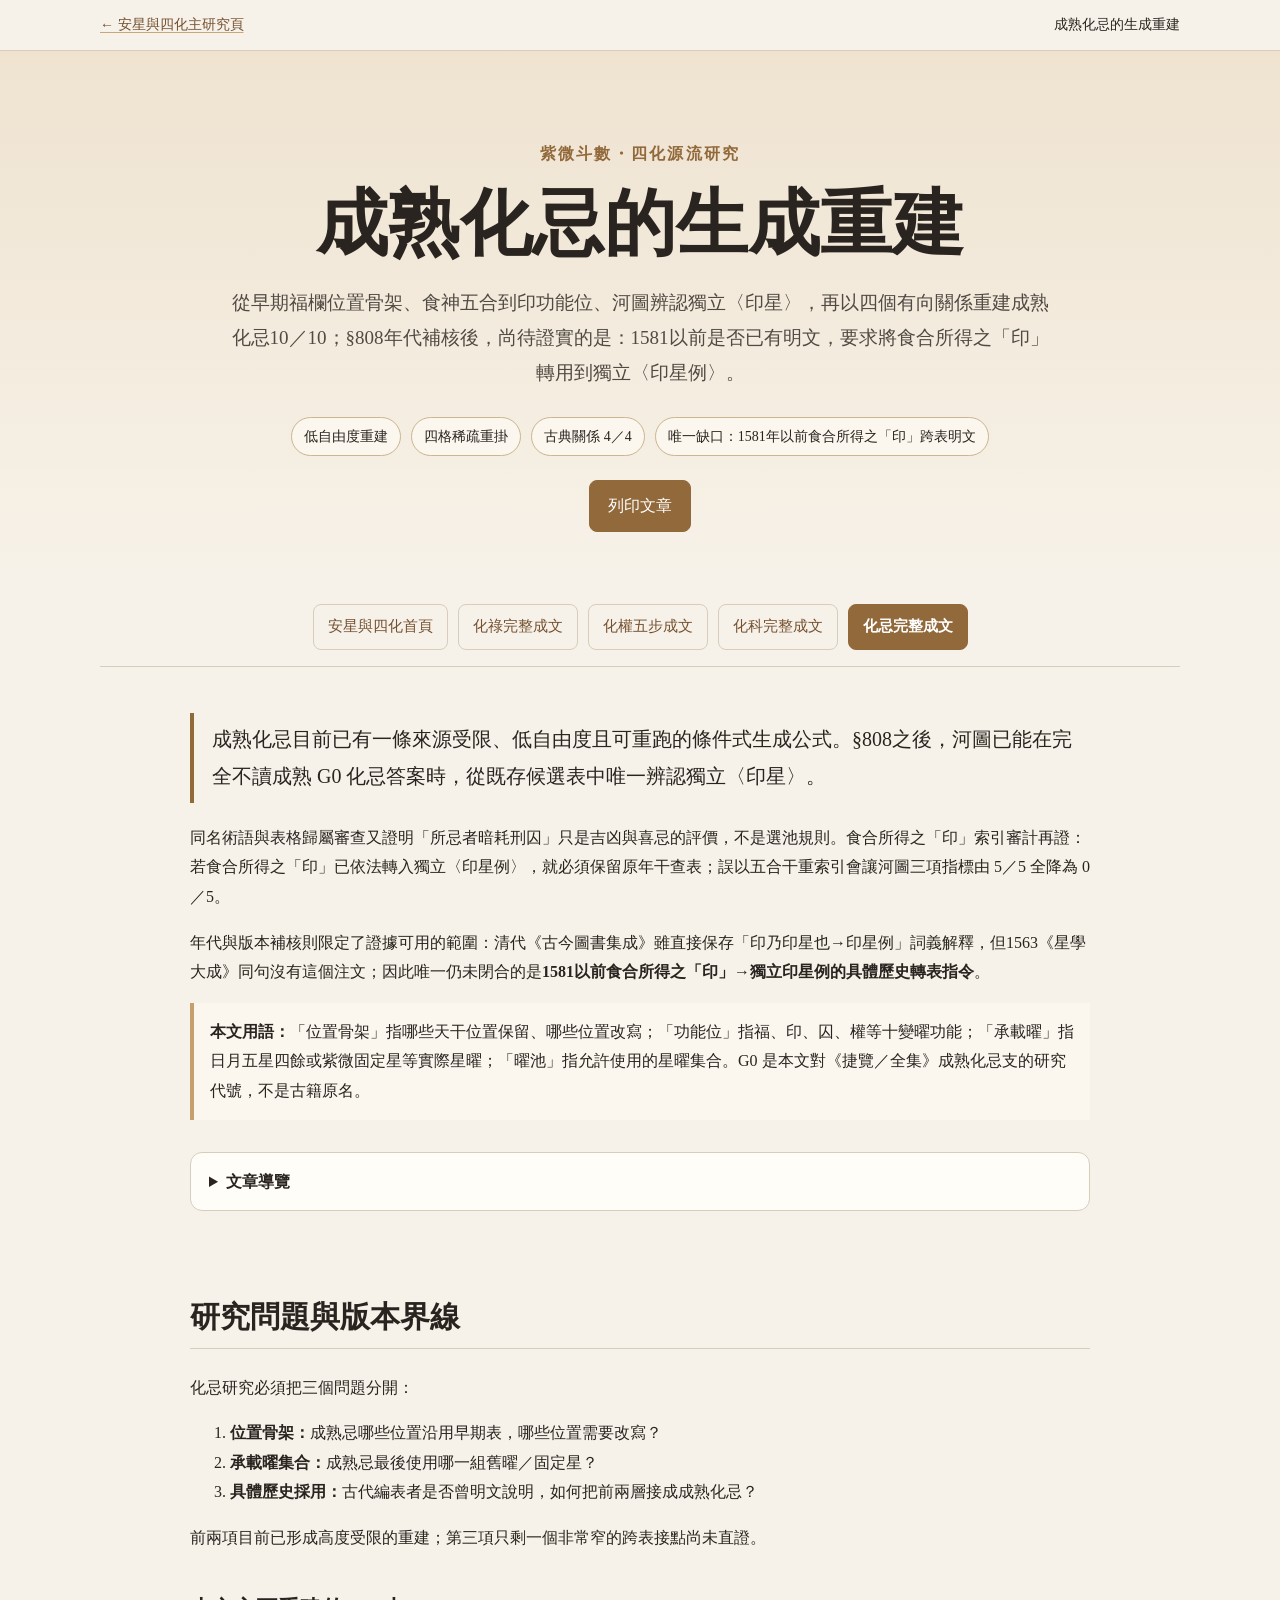
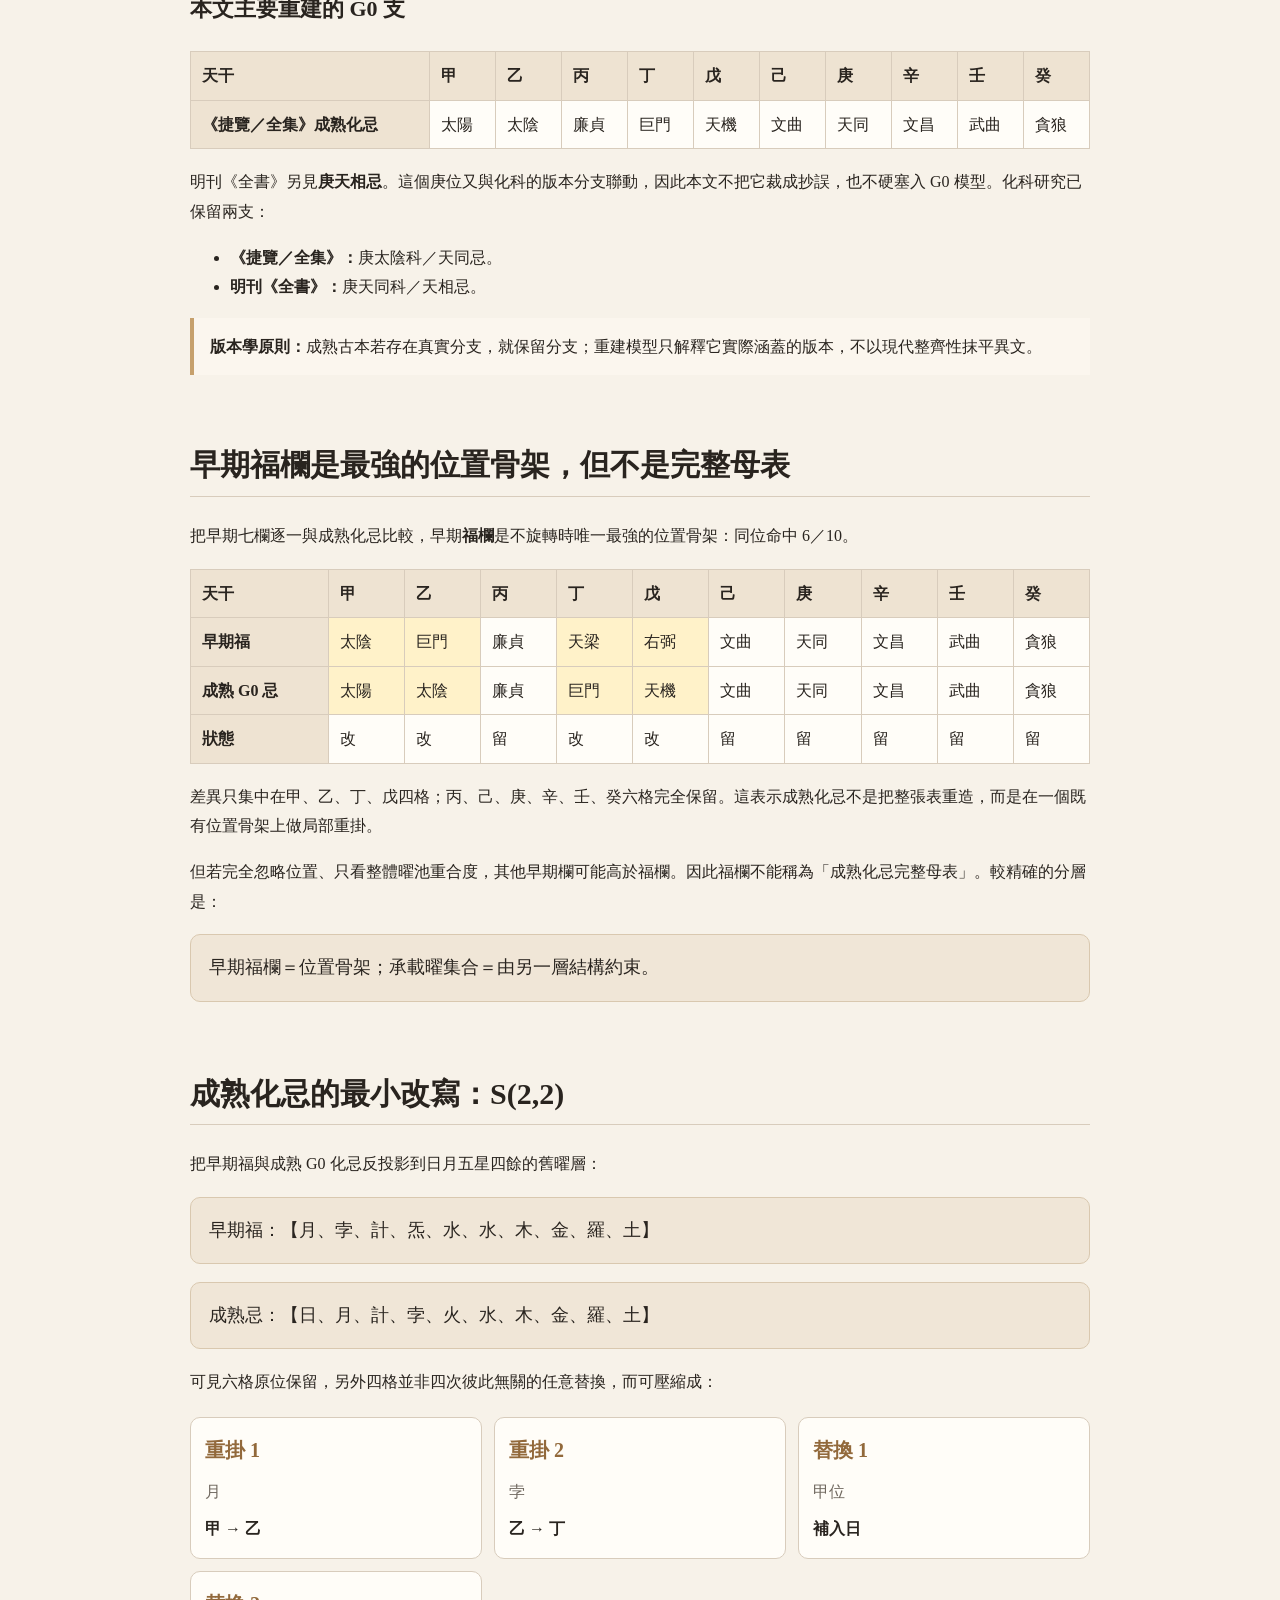
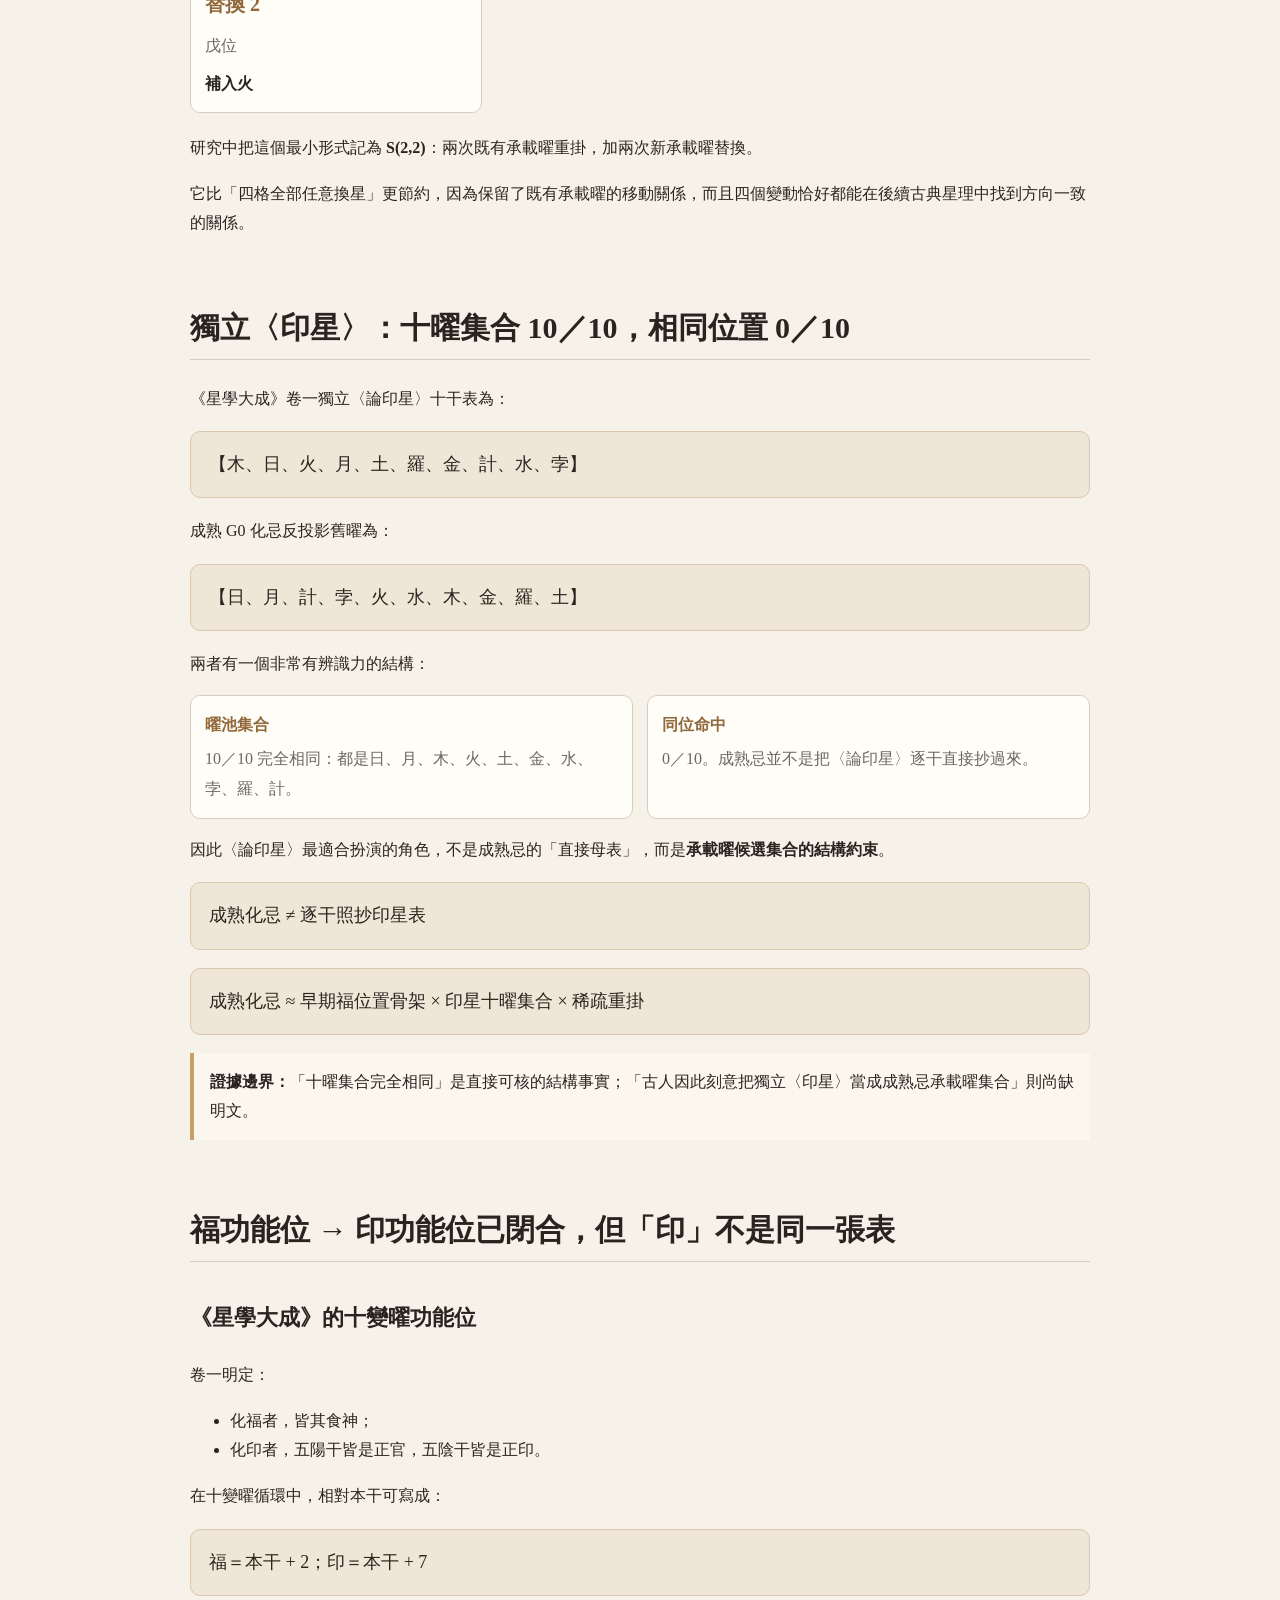
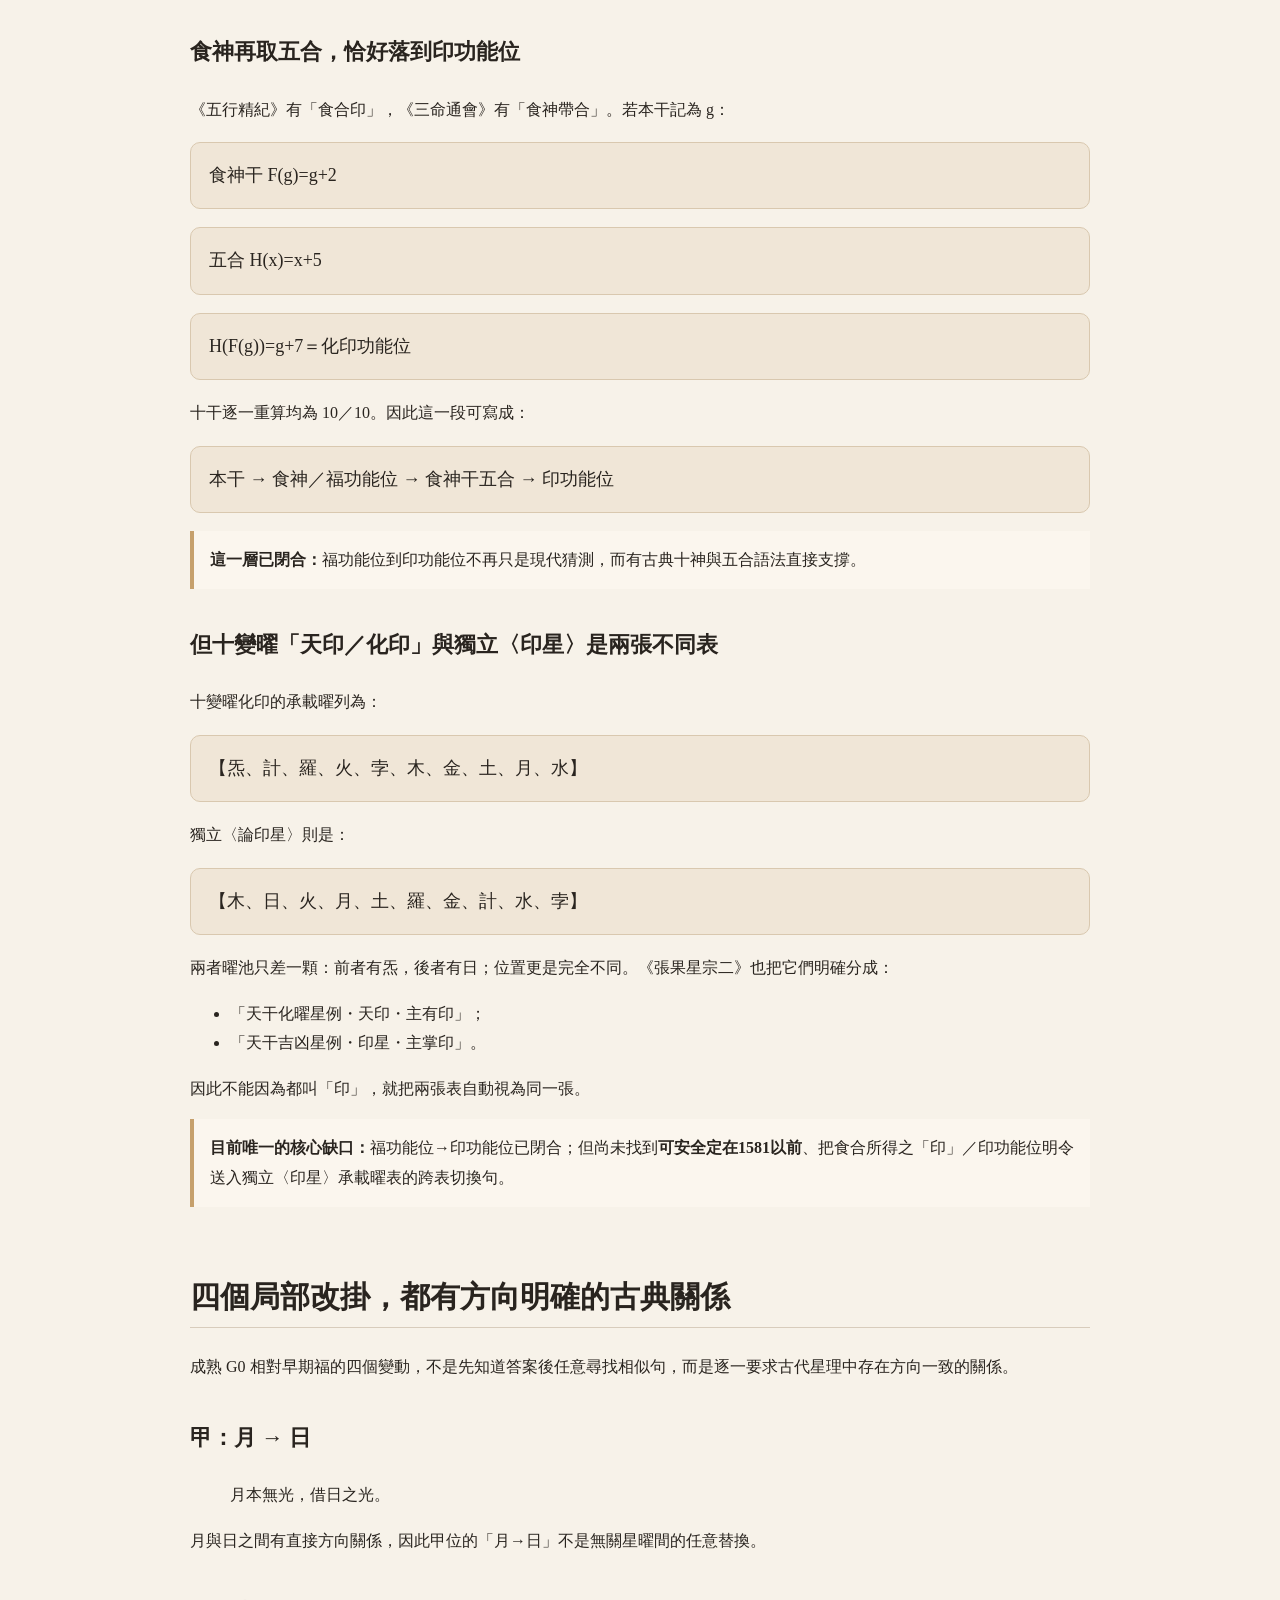
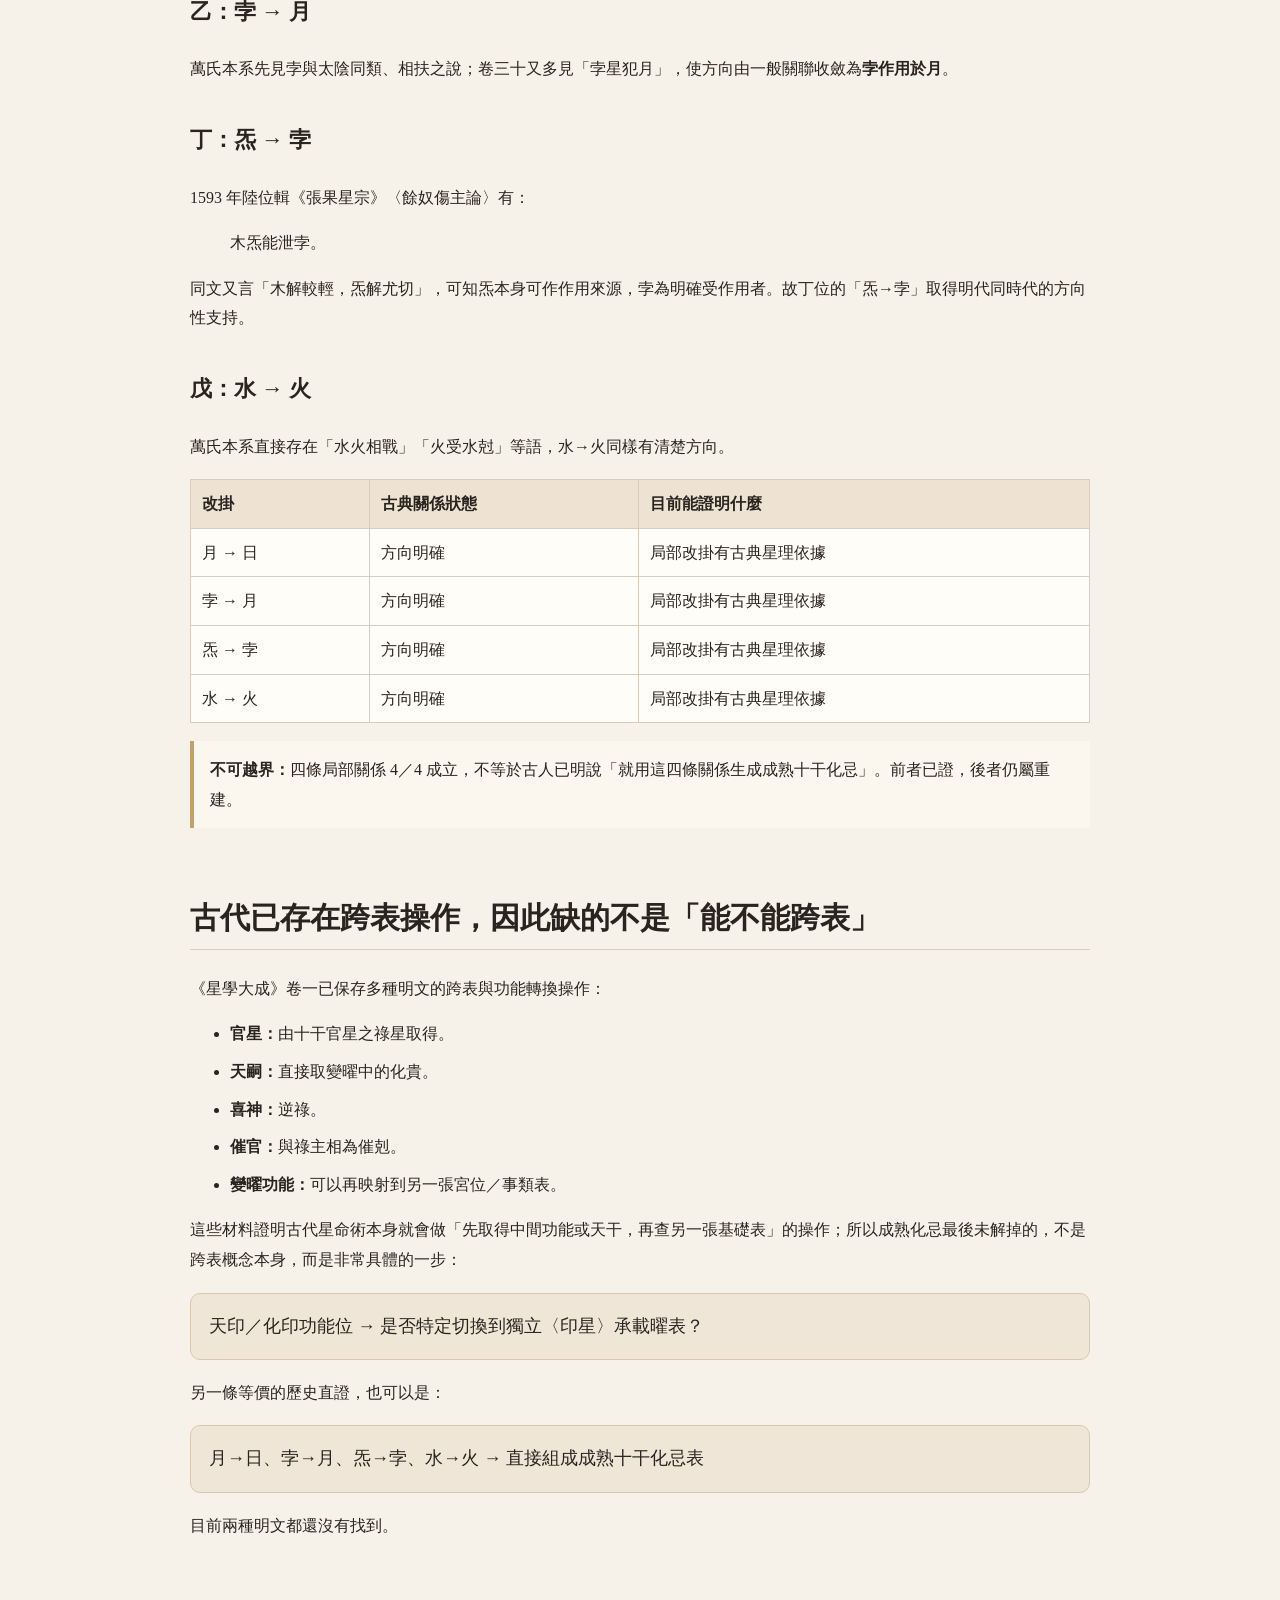
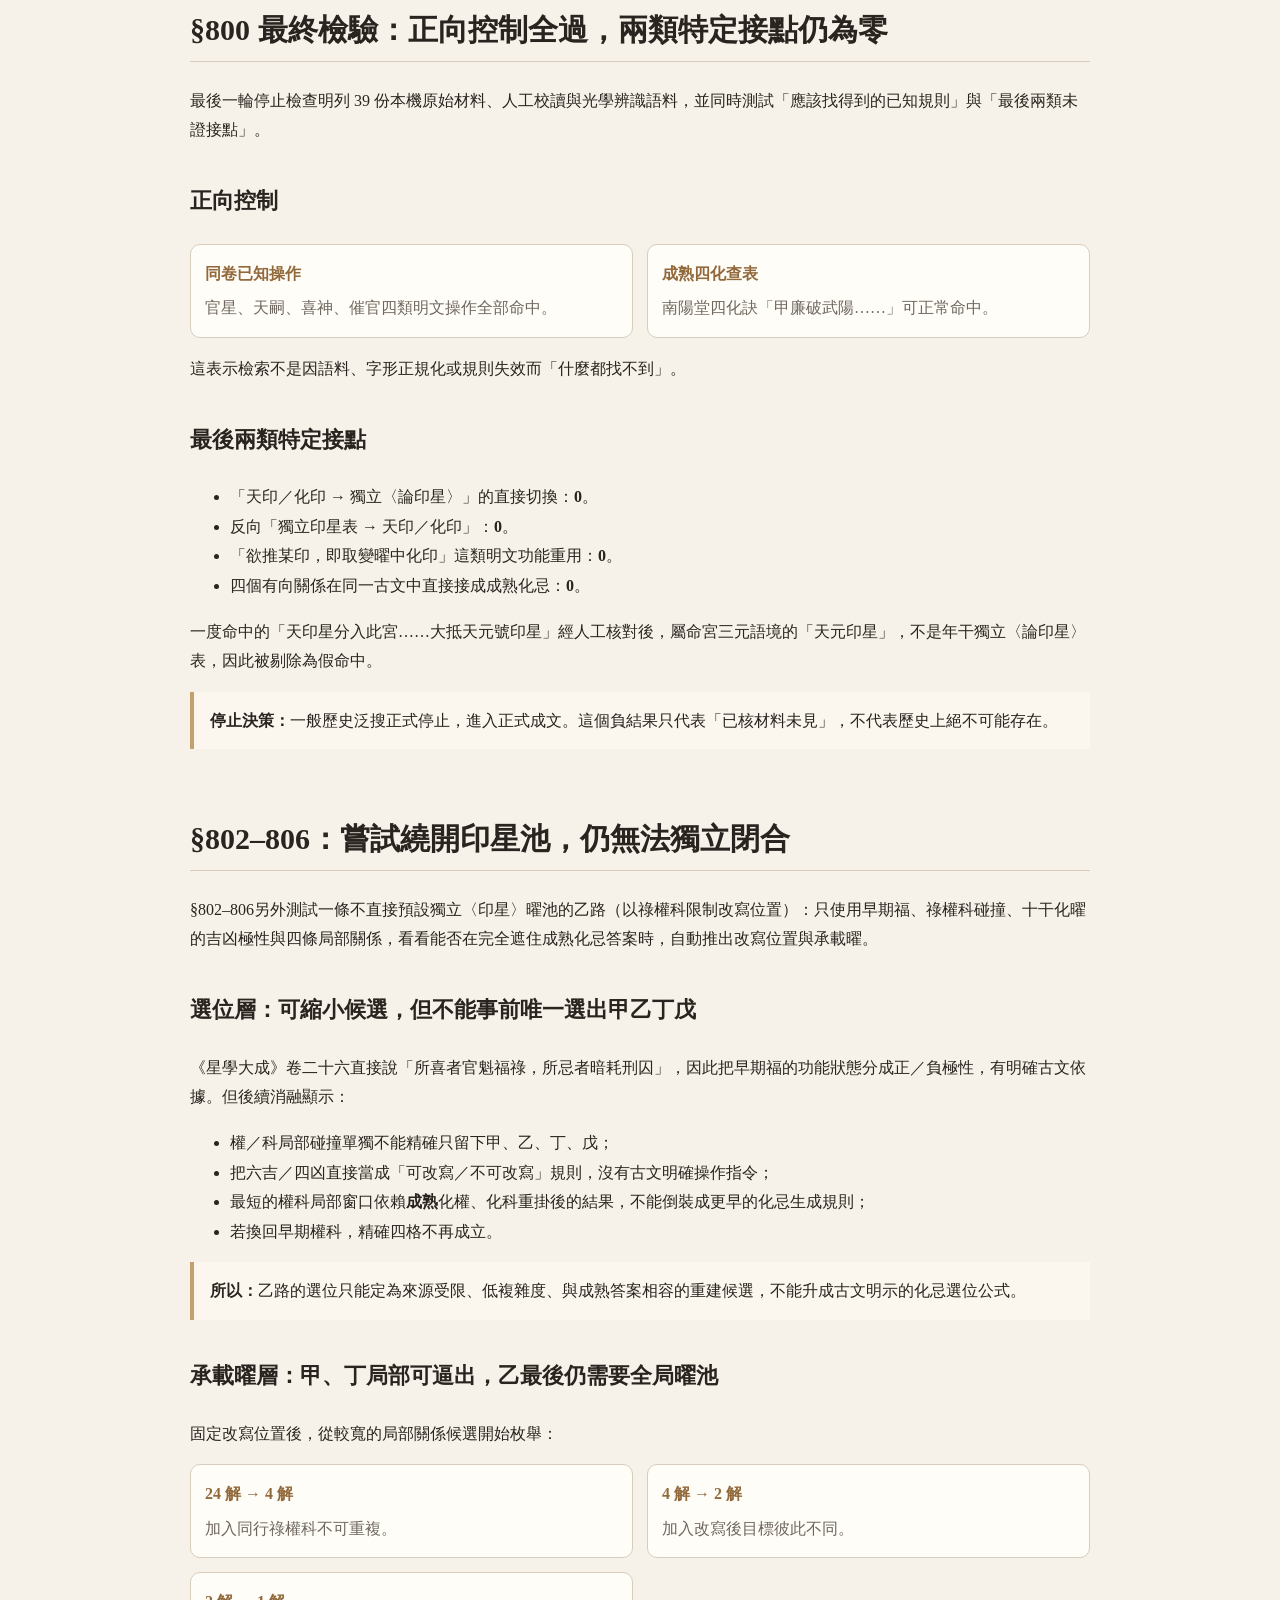
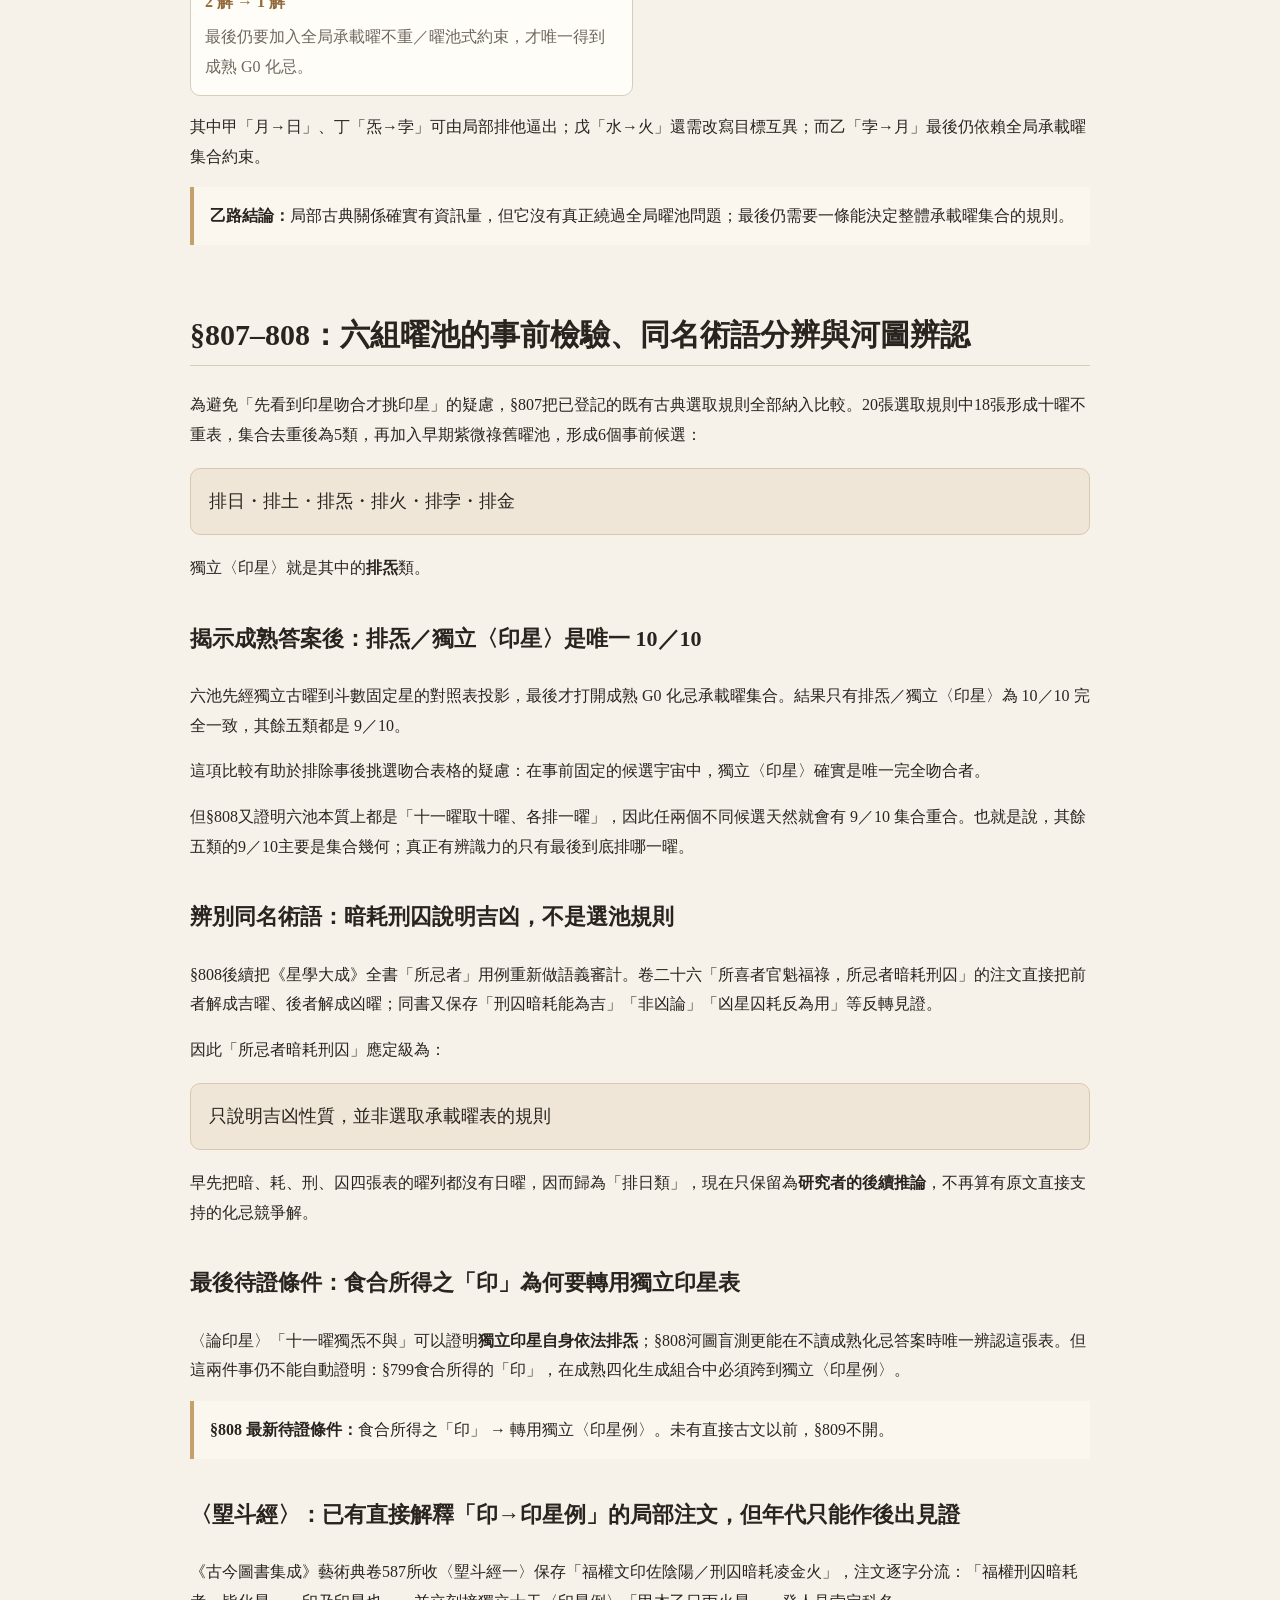
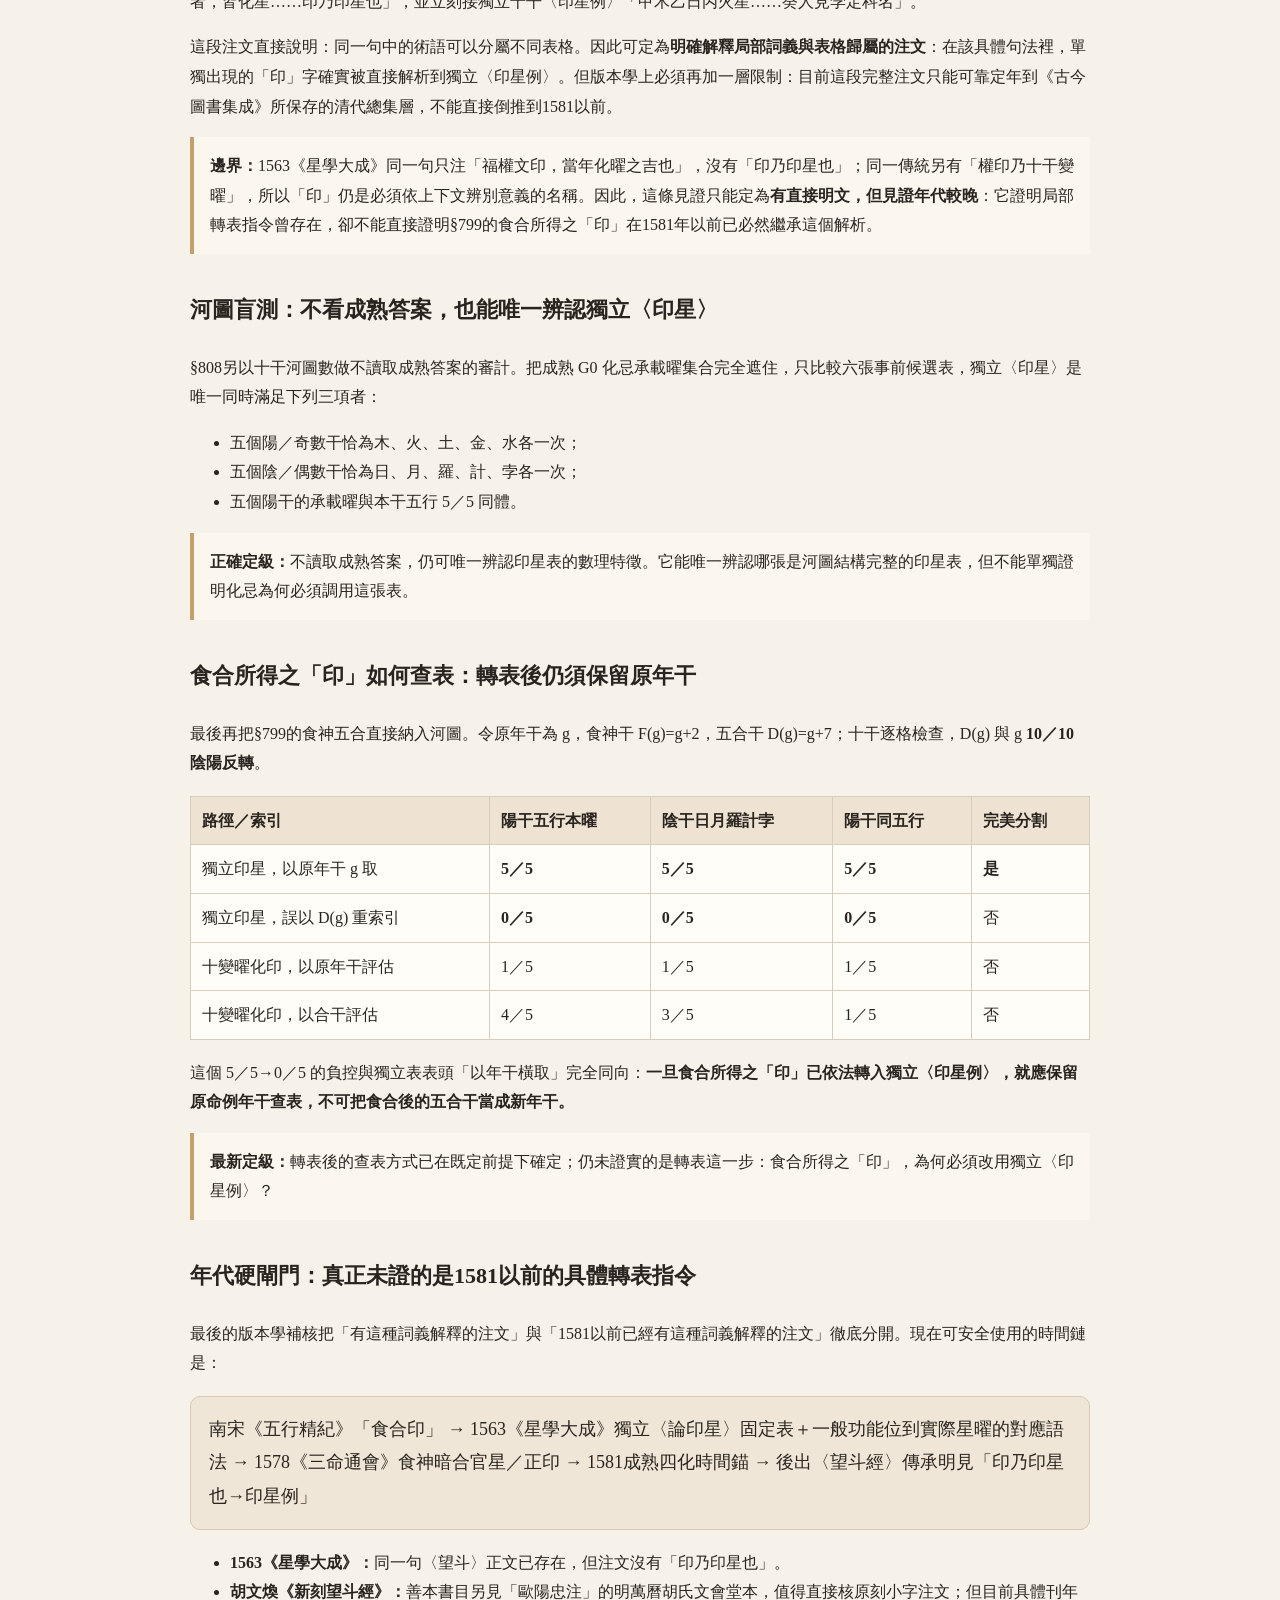
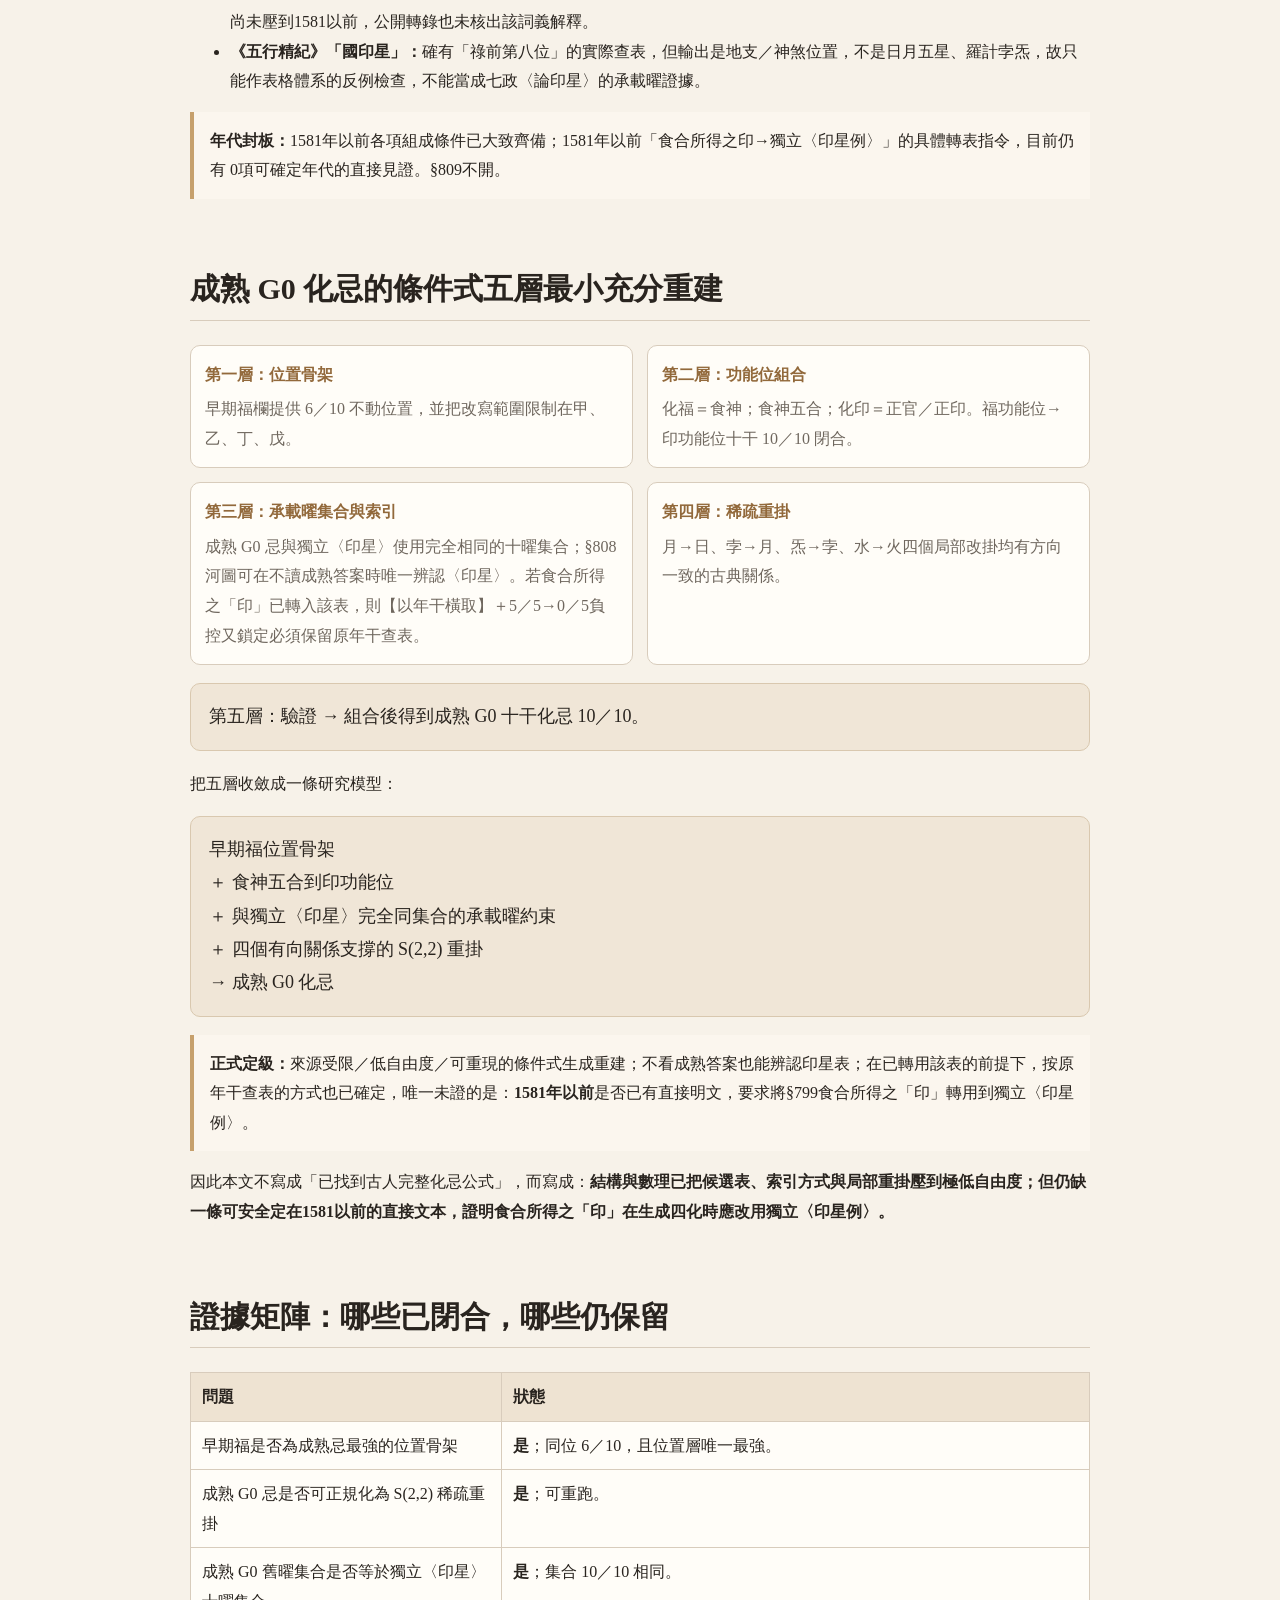
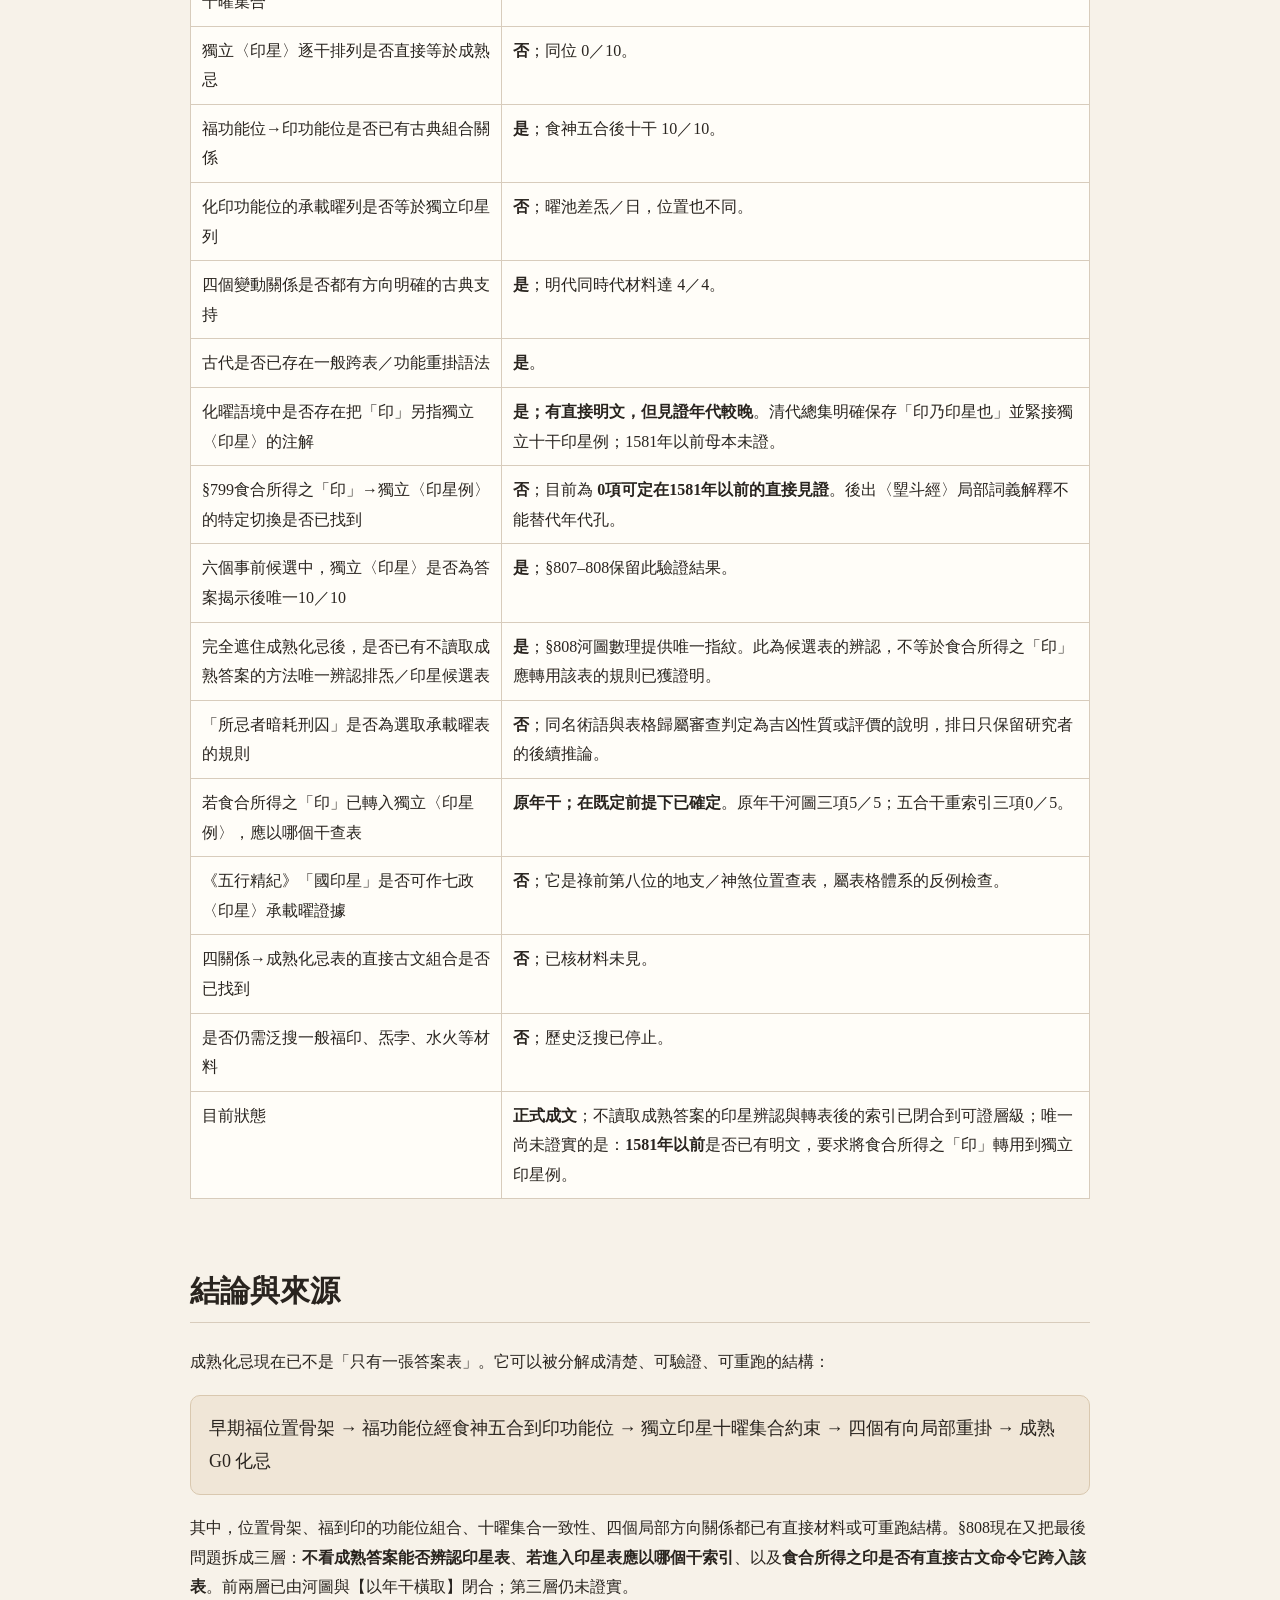
==== commit 2550cfcf: "docs(four-hua): link hua-lu study across four-hua pages" ====
--- a/website/mature-hua-ji.html
+++ b/website/mature-hua-ji.html
@@ -35,6 +35,7 @@
 
 <nav class="series-nav" aria-label="研究文章導覽">
 <a href="./index.html">安星與四化首頁</a>
+<a href="./mature-hua-lu.html">化祿完整成文</a>
 <a href="./quan-five-steps.html">化權五步成文</a>
 <a href="./mature-hua-ke.html">化科完整成文</a>
 <a href="./mature-hua-ji.html" aria-current="page">化忌完整成文</a>
@@ -418,7 +419,7 @@
 </main>
 
 <footer>
-<p><a href="./index.html">返回安星與四化主研究頁</a> ・ <a href="https://ziweihengguan.com/">紫微衡觀</a></p>
+<p><a href="./mature-hua-lu.html">成熟化祿完整成文</a> ・ <a href="./index.html">返回安星與四化主研究頁</a> ・ <a href="https://ziweihengguan.com/">紫微衡觀</a></p>
 <p>成熟化忌的生成重建 ・ 條件式公式、河圖印星辨認、查表方式與1581年以前的證據邊界</p>
 </footer>
 
